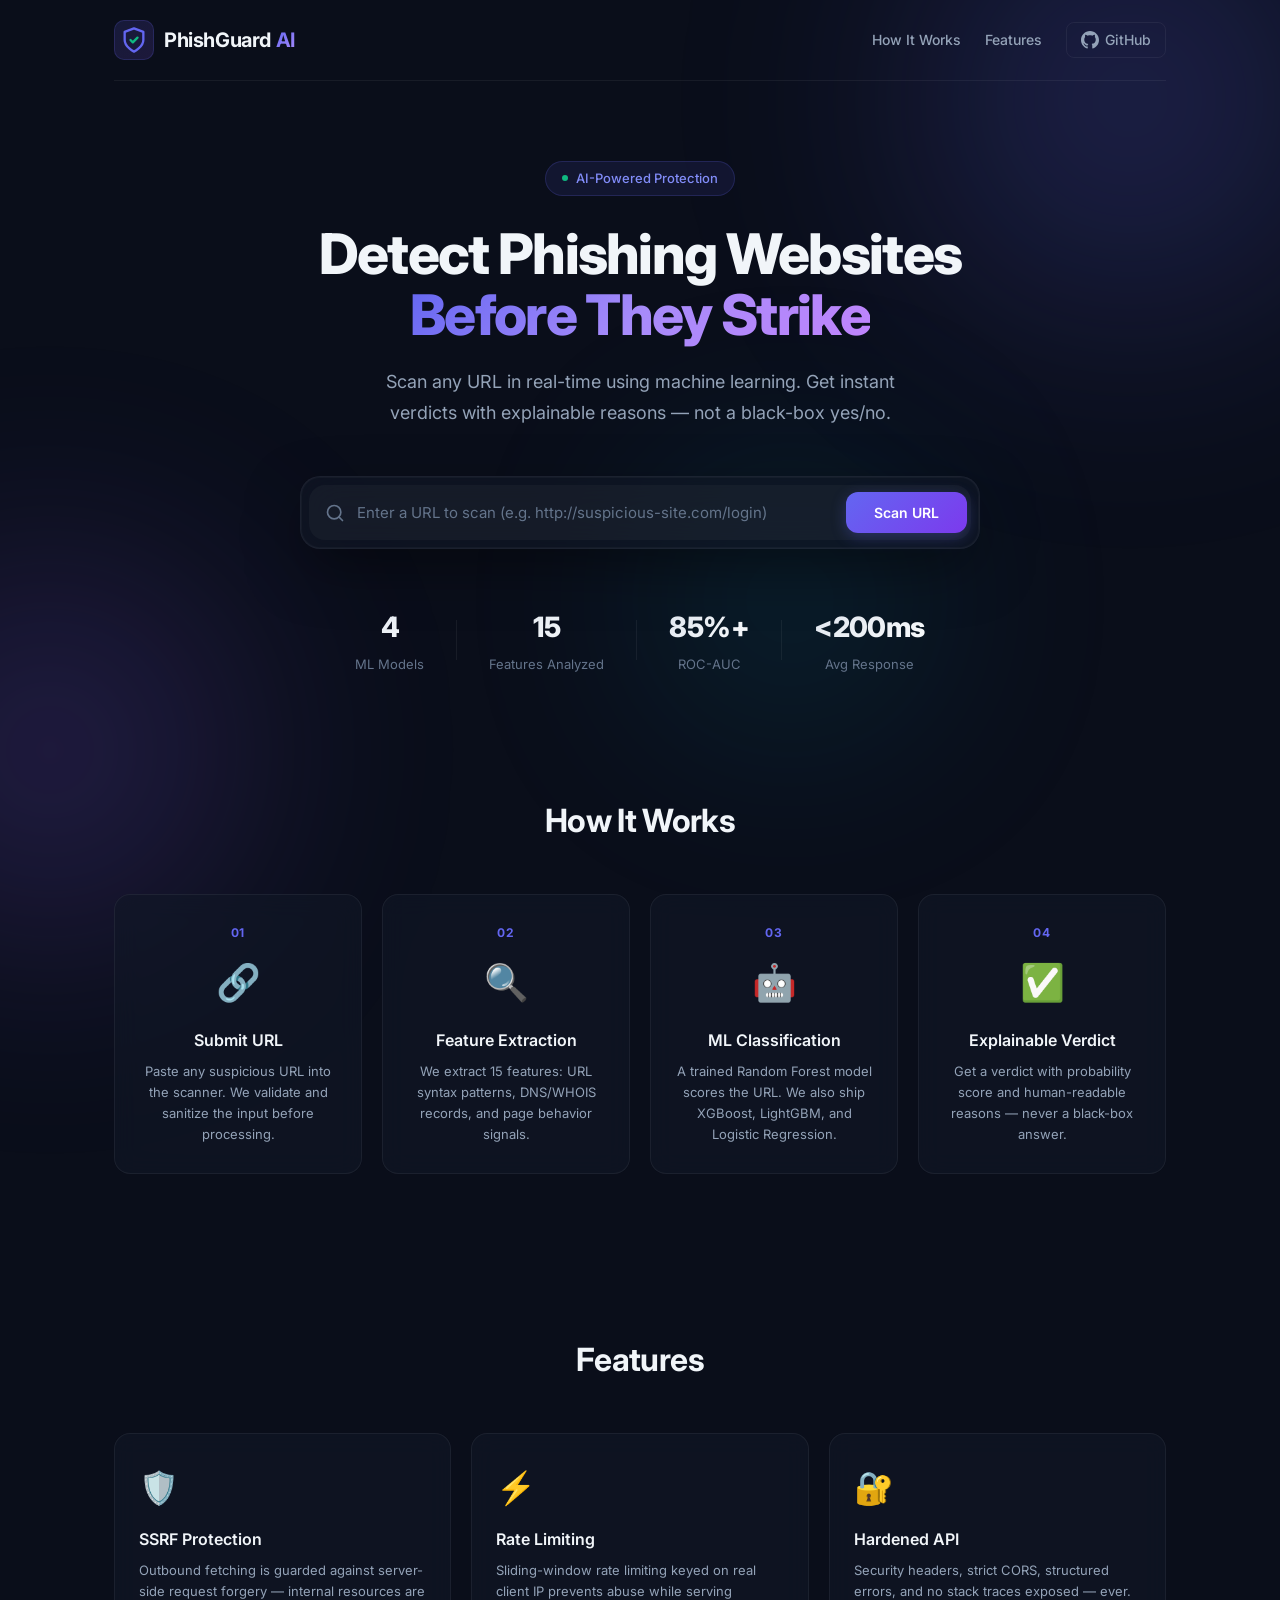
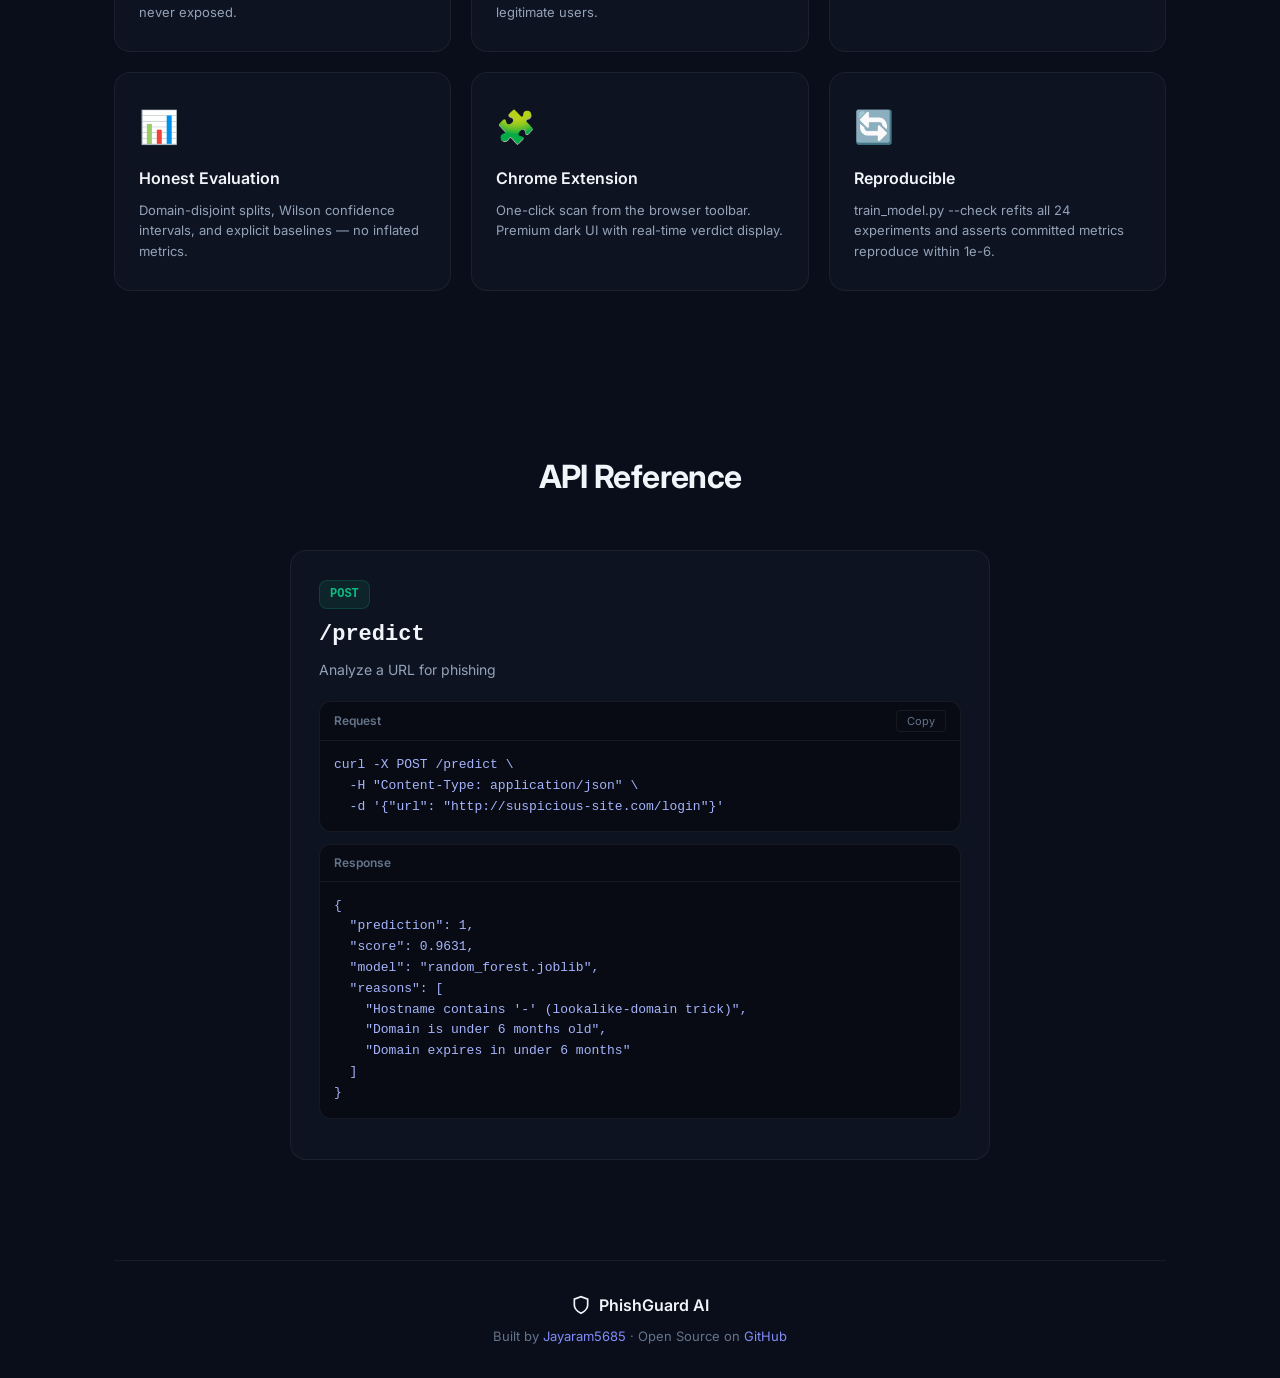
==== templates/index.html @ 28e086a5 "feat: add landing page with URL scanner, replacing raw JSON homepage - Premium dark glassmorphism la" ====
<!DOCTYPE html>
<html lang="en">
<head>
  <meta charset="UTF-8">
  <meta name="viewport" content="width=device-width, initial-scale=1.0">
  <title>PhishGuard AI — Real-Time Phishing Detection</title>
  <meta name="description" content="AI-powered phishing website detection. Scan any URL instantly to check if it's safe or a phishing attempt. Powered by machine learning.">
  <link href="https://fonts.googleapis.com/css2?family=Inter:wght@300;400;500;600;700;800&display=swap" rel="stylesheet">
  <link rel="stylesheet" href="/static/style.css">
</head>
<body>
  <!-- Animated background orbs -->
  <div class="bg-orb bg-orb-1"></div>
  <div class="bg-orb bg-orb-2"></div>
  <div class="bg-orb bg-orb-3"></div>

  <div class="app-container">
    <!-- Header -->
    <header class="header">
      <div class="logo">
        <div class="logo-icon">
          <svg width="28" height="28" viewBox="0 0 24 24" fill="none" stroke="currentColor" stroke-width="2" stroke-linecap="round" stroke-linejoin="round">
            <path d="M12 22s8-4 8-10V5l-8-3-8 3v7c0 6 8 10 8 10z"/>
            <polyline points="9 12 11 14 15 10" style="stroke:#10B981"/>
          </svg>
        </div>
        <span class="logo-text">PhishGuard <span class="logo-ai">AI</span></span>
      </div>
      <nav class="nav-links">
        <a href="#how-it-works">How It Works</a>
        <a href="#features">Features</a>
        <a href="https://github.com/Jayaram5685/phishguard-ai" target="_blank" class="github-link">
          <svg width="18" height="18" viewBox="0 0 24 24" fill="currentColor"><path d="M12 0c-6.626 0-12 5.373-12 12 0 5.302 3.438 9.8 8.207 11.387.599.111.793-.261.793-.577v-2.234c-3.338.726-4.033-1.416-4.033-1.416-.546-1.387-1.333-1.756-1.333-1.756-1.089-.745.083-.729.083-.729 1.205.084 1.839 1.237 1.839 1.237 1.07 1.834 2.807 1.304 3.492.997.107-.775.418-1.305.762-1.604-2.665-.305-5.467-1.334-5.467-5.931 0-1.311.469-2.381 1.236-3.221-.124-.303-.535-1.524.117-3.176 0 0 1.008-.322 3.301 1.23.957-.266 1.983-.399 3.003-.404 1.02.005 2.047.138 3.006.404 2.291-1.552 3.297-1.23 3.297-1.23.653 1.653.242 2.874.118 3.176.77.84 1.235 1.911 1.235 3.221 0 4.609-2.807 5.624-5.479 5.921.43.372.823 1.102.823 2.222v3.293c0 .319.192.694.801.576 4.765-1.589 8.199-6.086 8.199-11.386 0-6.627-5.373-12-12-12z"/></svg>
          GitHub
        </a>
      </nav>
    </header>

    <!-- Hero Section -->
    <main class="hero">
      <div class="hero-badge">
        <span class="badge-dot"></span>
        AI-Powered Protection
      </div>
      <h1>Detect Phishing Websites<br><span class="gradient-text">Before They Strike</span></h1>
      <p class="hero-subtitle">
        Scan any URL in real-time using machine learning. Get instant verdicts with
        explainable reasons — not a black-box yes/no.
      </p>

      <!-- Scanner Card -->
      <div class="scanner-card" id="scanner">
        <div class="scanner-input-row">
          <div class="input-icon">
            <svg width="20" height="20" viewBox="0 0 24 24" fill="none" stroke="currentColor" stroke-width="2" stroke-linecap="round" stroke-linejoin="round">
              <circle cx="11" cy="11" r="8"/><line x1="21" y1="21" x2="16.65" y2="16.65"/>
            </svg>
          </div>
          <input
            type="url"
            id="urlInput"
            placeholder="Enter a URL to scan (e.g. http://suspicious-site.com/login)"
            autocomplete="off"
            spellcheck="false"
          >
          <button id="scanBtn" onclick="scanURL()">
            <span class="btn-text">Scan URL</span>
            <span class="btn-loader" id="btnLoader">
              <svg width="20" height="20" viewBox="0 0 24 24" fill="none" stroke="currentColor" stroke-width="2.5">
                <path d="M12 2v4m0 12v4m-7.07-3.93l2.83-2.83m8.48-8.48l2.83-2.83M2 12h4m12 0h4M4.93 4.93l2.83 2.83m8.48 8.48l2.83 2.83"/>
              </svg>
            </span>
          </button>
        </div>

        <!-- Result Area -->
        <div id="resultArea" class="result-area hidden">
          <div class="result-header" id="resultHeader">
            <div class="result-icon" id="resultIcon"></div>
            <div class="result-info">
              <div class="result-label" id="resultLabel"></div>
              <div class="result-score" id="resultScore"></div>
            </div>
          </div>
          <div class="result-url" id="resultUrl"></div>
          <div class="reasons-section" id="reasonsSection">
            <div class="reasons-title">Analysis Details</div>
            <ul class="reasons-list" id="reasonsList"></ul>
          </div>
        </div>
      </div>

      <!-- Stats -->
      <div class="stats-row">
        <div class="stat">
          <div class="stat-value">4</div>
          <div class="stat-label">ML Models</div>
        </div>
        <div class="stat-divider"></div>
        <div class="stat">
          <div class="stat-value">15</div>
          <div class="stat-label">Features Analyzed</div>
        </div>
        <div class="stat-divider"></div>
        <div class="stat">
          <div class="stat-value">85%+</div>
          <div class="stat-label">ROC-AUC</div>
        </div>
        <div class="stat-divider"></div>
        <div class="stat">
          <div class="stat-value">&lt;200ms</div>
          <div class="stat-label">Avg Response</div>
        </div>
      </div>
    </main>

    <!-- How It Works -->
    <section class="section" id="how-it-works">
      <h2 class="section-title">How It Works</h2>
      <div class="steps-grid">
        <div class="step-card">
          <div class="step-number">01</div>
          <div class="step-icon">🔗</div>
          <h3>Submit URL</h3>
          <p>Paste any suspicious URL into the scanner. We validate and sanitize the input before processing.</p>
        </div>
        <div class="step-card">
          <div class="step-number">02</div>
          <div class="step-icon">🔍</div>
          <h3>Feature Extraction</h3>
          <p>We extract 15 features: URL syntax patterns, DNS/WHOIS records, and page behavior signals.</p>
        </div>
        <div class="step-card">
          <div class="step-number">03</div>
          <div class="step-icon">🤖</div>
          <h3>ML Classification</h3>
          <p>A trained Random Forest model scores the URL. We also ship XGBoost, LightGBM, and Logistic Regression.</p>
        </div>
        <div class="step-card">
          <div class="step-number">04</div>
          <div class="step-icon">✅</div>
          <h3>Explainable Verdict</h3>
          <p>Get a verdict with probability score and human-readable reasons — never a black-box answer.</p>
        </div>
      </div>
    </section>

    <!-- Features Section -->
    <section class="section" id="features">
      <h2 class="section-title">Features</h2>
      <div class="features-grid">
        <div class="feature-card">
          <div class="feature-icon">🛡️</div>
          <h3>SSRF Protection</h3>
          <p>Outbound fetching is guarded against server-side request forgery — internal resources are never exposed.</p>
        </div>
        <div class="feature-card">
          <div class="feature-icon">⚡</div>
          <h3>Rate Limiting</h3>
          <p>Sliding-window rate limiting keyed on real client IP prevents abuse while serving legitimate users.</p>
        </div>
        <div class="feature-card">
          <div class="feature-icon">🔐</div>
          <h3>Hardened API</h3>
          <p>Security headers, strict CORS, structured errors, and no stack traces exposed — ever.</p>
        </div>
        <div class="feature-card">
          <div class="feature-icon">📊</div>
          <h3>Honest Evaluation</h3>
          <p>Domain-disjoint splits, Wilson confidence intervals, and explicit baselines — no inflated metrics.</p>
        </div>
        <div class="feature-card">
          <div class="feature-icon">🧩</div>
          <h3>Chrome Extension</h3>
          <p>One-click scan from the browser toolbar. Premium dark UI with real-time verdict display.</p>
        </div>
        <div class="feature-card">
          <div class="feature-icon">🔄</div>
          <h3>Reproducible</h3>
          <p>train_model.py --check refits all 24 experiments and asserts committed metrics reproduce within 1e-6.</p>
        </div>
      </div>
    </section>

    <!-- API Section -->
    <section class="section" id="api">
      <h2 class="section-title">API Reference</h2>
      <div class="api-card">
        <div class="api-method">POST</div>
        <code class="api-endpoint">/predict</code>
        <div class="api-desc">Analyze a URL for phishing</div>
        <div class="code-block">
          <div class="code-header">
            <span>Request</span>
            <button class="copy-btn" onclick="copyCode(this)">Copy</button>
          </div>
          <pre><code>curl -X POST /predict \
  -H "Content-Type: application/json" \
  -d '{"url": "http://suspicious-site.com/login"}'</code></pre>
        </div>
        <div class="code-block">
          <div class="code-header">
            <span>Response</span>
          </div>
          <pre><code>{
  "prediction": 1,
  "score": 0.9631,
  "model": "random_forest.joblib",
  "reasons": [
    "Hostname contains '-' (lookalike-domain trick)",
    "Domain is under 6 months old",
    "Domain expires in under 6 months"
  ]
}</code></pre>
        </div>
      </div>
    </section>

    <!-- Footer -->
    <footer class="footer">
      <div class="footer-content">
        <div class="footer-logo">
          <svg width="20" height="20" viewBox="0 0 24 24" fill="none" stroke="currentColor" stroke-width="2"><path d="M12 22s8-4 8-10V5l-8-3-8 3v7c0 6 8 10 8 10z"/></svg>
          PhishGuard AI
        </div>
        <p>Built by <a href="https://github.com/Jayaram5685" target="_blank">Jayaram5685</a> · Open Source on <a href="https://github.com/Jayaram5685/phishguard-ai" target="_blank">GitHub</a></p>
      </div>
    </footer>
  </div>

  <script>
    async function scanURL() {
      const input = document.getElementById('urlInput');
      const btn = document.getElementById('scanBtn');
      const loader = document.getElementById('btnLoader');
      const resultArea = document.getElementById('resultArea');
      const url = input.value.trim();

      if (!url) {
        input.focus();
        input.classList.add('shake');
        setTimeout(() => input.classList.remove('shake'), 500);
        return;
      }

      // Show loading
      btn.disabled = true;
      btn.classList.add('loading');
      resultArea.classList.add('hidden');

      try {
        const response = await fetch('/predict', {
          method: 'POST',
          headers: { 'Content-Type': 'application/json' },
          body: JSON.stringify({ url })
        });

        const data = await response.json();

        if (data.error) {
          showResult('error', url, data.error.message, null, []);
        } else if (data.analysis === 'whitelisted') {
          showResult('safe', url, `Known-safe domain: ${data.domain}`, null, []);
        } else if (data.analysis === 'skipped') {
          showResult('info', url, 'Not applicable to this address type', null, []);
        } else if (data.prediction === 1) {
          showResult('phishing', url, 'Phishing Detected!', data.score, data.reasons || []);
        } else {
          showResult('safe', url, 'Website Appears Safe', data.score, data.reasons || []);
        }
      } catch (err) {
        showResult('error', url, 'Could not reach the API. Please try again.', null, []);
      }

      btn.disabled = false;
      btn.classList.remove('loading');
    }

    function showResult(type, url, label, score, reasons) {
      const resultArea = document.getElementById('resultArea');
      const resultIcon = document.getElementById('resultIcon');
      const resultLabel = document.getElementById('resultLabel');
      const resultScore = document.getElementById('resultScore');
      const resultUrl = document.getElementById('resultUrl');
      const reasonsList = document.getElementById('reasonsList');
      const reasonsSection = document.getElementById('reasonsSection');
      const resultHeader = document.getElementById('resultHeader');

      // Reset
      resultHeader.className = 'result-header';
      resultArea.className = 'result-area';

      const icons = {
        phishing: '⚠️',
        safe: '✅',
        info: 'ℹ️',
        error: '❌'
      };

      resultIcon.textContent = icons[type] || '❓';
      resultLabel.textContent = label;
      resultHeader.classList.add(`result-${type}`);
      resultArea.classList.add(`border-${type}`);

      if (score !== null && score !== undefined) {
        resultScore.textContent = `Phishing probability: ${Math.round(score * 100)}%`;
        resultScore.style.display = 'block';
      } else {
        resultScore.style.display = 'none';
      }

      resultUrl.textContent = url;

      reasonsList.innerHTML = '';
      if (reasons.length > 0) {
        reasonsSection.style.display = 'block';
        reasons.forEach(r => {
          const li = document.createElement('li');
          li.textContent = r;
          reasonsList.appendChild(li);
        });
      } else {
        reasonsSection.style.display = 'none';
      }

      resultArea.classList.remove('hidden');
    }

    function copyCode(btn) {
      const code = btn.closest('.code-block').querySelector('code').textContent;
      navigator.clipboard.writeText(code);
      btn.textContent = 'Copied!';
      setTimeout(() => btn.textContent = 'Copy', 2000);
    }

    // Enter key to scan
    document.getElementById('urlInput').addEventListener('keydown', (e) => {
      if (e.key === 'Enter') scanURL();
    });
  </script>
</body>
</html>
---- static/style.css ----
/* ==============================
   PhishGuard AI — Design System
   ============================== */

:root {
  --bg-primary: #0a0e1a;
  --bg-secondary: #111827;
  --bg-card: rgba(17, 24, 39, 0.6);
  --bg-card-hover: rgba(17, 24, 39, 0.8);
  --border: rgba(255, 255, 255, 0.06);
  --border-hover: rgba(255, 255, 255, 0.12);

  --text-primary: #f1f5f9;
  --text-secondary: #94a3b8;
  --text-muted: #64748b;

  --accent: #6366f1;
  --accent-hover: #818cf8;
  --accent-glow: rgba(99, 102, 241, 0.25);

  --safe: #10b981;
  --safe-bg: rgba(16, 185, 129, 0.08);
  --safe-border: rgba(16, 185, 129, 0.25);

  --danger: #ef4444;
  --danger-bg: rgba(239, 68, 68, 0.08);
  --danger-border: rgba(239, 68, 68, 0.25);

  --info: #3b82f6;
  --info-bg: rgba(59, 130, 246, 0.08);
  --info-border: rgba(59, 130, 246, 0.25);

  --radius-sm: 8px;
  --radius-md: 12px;
  --radius-lg: 16px;
  --radius-xl: 20px;
}

/* Reset */
*, *::before, *::after {
  box-sizing: border-box;
  margin: 0;
  padding: 0;
}

html {
  scroll-behavior: smooth;
}

body {
  font-family: 'Inter', -apple-system, BlinkMacSystemFont, sans-serif;
  background: var(--bg-primary);
  color: var(--text-primary);
  line-height: 1.6;
  min-height: 100vh;
  overflow-x: hidden;
  -webkit-font-smoothing: antialiased;
}

/* Background Orbs */
.bg-orb {
  position: fixed;
  border-radius: 50%;
  filter: blur(120px);
  opacity: 0.35;
  pointer-events: none;
  z-index: 0;
}

.bg-orb-1 {
  width: 600px;
  height: 600px;
  background: radial-gradient(circle, #6366f1, transparent 70%);
  top: -200px;
  right: -150px;
  animation: float1 20s ease-in-out infinite;
}

.bg-orb-2 {
  width: 500px;
  height: 500px;
  background: radial-gradient(circle, #8b5cf6, transparent 70%);
  bottom: -100px;
  left: -200px;
  animation: float2 25s ease-in-out infinite;
}

.bg-orb-3 {
  width: 300px;
  height: 300px;
  background: radial-gradient(circle, #06b6d4, transparent 70%);
  top: 50%;
  left: 50%;
  animation: float3 18s ease-in-out infinite;
}

@keyframes float1 {
  0%, 100% { transform: translate(0, 0) scale(1); }
  33% { transform: translate(-40px, 60px) scale(1.1); }
  66% { transform: translate(30px, -30px) scale(0.95); }
}

@keyframes float2 {
  0%, 100% { transform: translate(0, 0) scale(1); }
  50% { transform: translate(60px, -40px) scale(1.05); }
}

@keyframes float3 {
  0%, 100% { transform: translate(0, 0) scale(1); }
  50% { transform: translate(-50px, 50px) scale(1.15); }
}

/* Container */
.app-container {
  position: relative;
  z-index: 1;
  max-width: 1100px;
  margin: 0 auto;
  padding: 0 24px;
}

/* Header */
.header {
  display: flex;
  align-items: center;
  justify-content: space-between;
  padding: 20px 0;
  border-bottom: 1px solid var(--border);
}

.logo {
  display: flex;
  align-items: center;
  gap: 10px;
}

.logo-icon {
  width: 40px;
  height: 40px;
  border-radius: 10px;
  background: linear-gradient(135deg, rgba(99, 102, 241, 0.15), rgba(139, 92, 246, 0.15));
  border: 1px solid rgba(99, 102, 241, 0.2);
  display: flex;
  align-items: center;
  justify-content: center;
  color: var(--accent);
}

.logo-text {
  font-size: 20px;
  font-weight: 700;
  letter-spacing: -0.02em;
}

.logo-ai {
  background: linear-gradient(135deg, #6366f1, #a78bfa);
  -webkit-background-clip: text;
  -webkit-text-fill-color: transparent;
  background-clip: text;
}

.nav-links {
  display: flex;
  align-items: center;
  gap: 24px;
}

.nav-links a {
  color: var(--text-secondary);
  text-decoration: none;
  font-size: 14px;
  font-weight: 500;
  transition: color 0.2s;
}

.nav-links a:hover {
  color: var(--text-primary);
}

.github-link {
  display: flex;
  align-items: center;
  gap: 6px;
  padding: 6px 14px;
  border-radius: var(--radius-sm);
  border: 1px solid var(--border);
  transition: all 0.2s;
}

.github-link:hover {
  border-color: var(--border-hover);
  background: rgba(255, 255, 255, 0.03);
}

/* Hero */
.hero {
  text-align: center;
  padding: 80px 0 40px;
}

.hero-badge {
  display: inline-flex;
  align-items: center;
  gap: 8px;
  padding: 6px 16px;
  border-radius: 100px;
  background: rgba(99, 102, 241, 0.1);
  border: 1px solid rgba(99, 102, 241, 0.2);
  font-size: 13px;
  font-weight: 500;
  color: var(--accent-hover);
  margin-bottom: 28px;
}

.badge-dot {
  width: 6px;
  height: 6px;
  border-radius: 50%;
  background: var(--safe);
  animation: pulse-dot 2s ease-in-out infinite;
}

@keyframes pulse-dot {
  0%, 100% { opacity: 1; transform: scale(1); }
  50% { opacity: 0.5; transform: scale(1.3); }
}

h1 {
  font-size: clamp(32px, 5vw, 56px);
  font-weight: 800;
  line-height: 1.1;
  letter-spacing: -0.03em;
  margin-bottom: 20px;
}

.gradient-text {
  background: linear-gradient(135deg, #6366f1, #a78bfa, #c084fc);
  -webkit-background-clip: text;
  -webkit-text-fill-color: transparent;
  background-clip: text;
}

.hero-subtitle {
  font-size: 18px;
  color: var(--text-secondary);
  max-width: 580px;
  margin: 0 auto 48px;
  line-height: 1.7;
}

/* Scanner Card */
.scanner-card {
  max-width: 680px;
  margin: 0 auto;
  background: var(--bg-card);
  backdrop-filter: blur(20px);
  -webkit-backdrop-filter: blur(20px);
  border: 1px solid var(--border);
  border-radius: var(--radius-xl);
  padding: 8px;
  box-shadow:
    0 20px 60px -10px rgba(0, 0, 0, 0.5),
    0 0 0 1px rgba(255, 255, 255, 0.03) inset;
  transition: border-color 0.3s, box-shadow 0.3s;
}

.scanner-card:focus-within {
  border-color: rgba(99, 102, 241, 0.3);
  box-shadow:
    0 20px 60px -10px rgba(0, 0, 0, 0.5),
    0 0 30px rgba(99, 102, 241, 0.1),
    0 0 0 1px rgba(255, 255, 255, 0.03) inset;
}

.scanner-input-row {
  display: flex;
  align-items: center;
  gap: 0;
  background: rgba(255, 255, 255, 0.03);
  border-radius: var(--radius-lg);
  padding: 4px 4px 4px 16px;
}

.input-icon {
  color: var(--text-muted);
  flex-shrink: 0;
  display: flex;
}

#urlInput {
  flex: 1;
  background: transparent;
  border: none;
  outline: none;
  color: var(--text-primary);
  font-size: 15px;
  font-family: inherit;
  padding: 14px 12px;
  min-width: 0;
}

#urlInput::placeholder {
  color: var(--text-muted);
}

#scanBtn {
  flex-shrink: 0;
  padding: 12px 28px;
  background: linear-gradient(135deg, #6366f1, #7c3aed);
  color: white;
  border: none;
  border-radius: var(--radius-md);
  font-size: 14px;
  font-weight: 600;
  font-family: inherit;
  cursor: pointer;
  transition: all 0.25s;
  position: relative;
  overflow: hidden;
  box-shadow: 0 4px 15px rgba(99, 102, 241, 0.3);
}

#scanBtn:hover:not(:disabled) {
  transform: translateY(-1px);
  box-shadow: 0 6px 20px rgba(99, 102, 241, 0.4);
}

#scanBtn:active:not(:disabled) {
  transform: translateY(1px);
}

#scanBtn:disabled {
  opacity: 0.7;
  cursor: not-allowed;
}

#scanBtn .btn-loader {
  display: none;
}

#scanBtn.loading .btn-text {
  display: none;
}

#scanBtn.loading .btn-loader {
  display: inline-flex;
  animation: spin 1s linear infinite;
}

@keyframes spin {
  to { transform: rotate(360deg); }
}

@keyframes shake {
  0%, 100% { transform: translateX(0); }
  20% { transform: translateX(-6px); }
  40% { transform: translateX(6px); }
  60% { transform: translateX(-4px); }
  80% { transform: translateX(4px); }
}

.shake {
  animation: shake 0.5s ease;
}

/* Result Area */
.result-area {
  margin-top: 8px;
  padding: 20px;
  border-radius: var(--radius-lg);
  background: rgba(0, 0, 0, 0.2);
  border: 1px solid var(--border);
  animation: slideUp 0.4s cubic-bezier(0.16, 1, 0.3, 1);
}

.result-area.hidden {
  display: none;
}

@keyframes slideUp {
  from { opacity: 0; transform: translateY(12px); }
  to { opacity: 1; transform: translateY(0); }
}

.result-header {
  display: flex;
  align-items: center;
  gap: 14px;
  padding: 14px 18px;
  border-radius: var(--radius-md);
  margin-bottom: 12px;
}

.result-phishing {
  background: var(--danger-bg);
  border: 1px solid var(--danger-border);
}

.result-safe {
  background: var(--safe-bg);
  border: 1px solid var(--safe-border);
}

.result-info {
  background: var(--info-bg);
  border: 1px solid var(--info-border);
}

.result-error {
  background: var(--danger-bg);
  border: 1px solid var(--danger-border);
}

.result-icon {
  font-size: 28px;
  line-height: 1;
}

.result-label {
  font-size: 18px;
  font-weight: 700;
}

.result-phishing .result-label { color: var(--danger); }
.result-safe .result-label { color: var(--safe); }
.result-info .result-label { color: var(--info); }
.result-error .result-label { color: var(--danger); }

.result-score {
  font-size: 13px;
  color: var(--text-secondary);
  margin-top: 2px;
}

.result-url {
  font-size: 12px;
  color: var(--text-muted);
  padding: 8px 12px;
  background: rgba(0, 0, 0, 0.3);
  border-radius: var(--radius-sm);
  word-break: break-all;
  margin-bottom: 12px;
  font-family: 'SF Mono', 'Cascadia Code', 'Fira Code', monospace;
}

.reasons-title {
  font-size: 12px;
  font-weight: 600;
  text-transform: uppercase;
  letter-spacing: 0.05em;
  color: var(--text-muted);
  margin-bottom: 8px;
}

.reasons-list {
  list-style: none;
  display: flex;
  flex-direction: column;
  gap: 6px;
}

.reasons-list li {
  font-size: 13px;
  color: var(--text-secondary);
  padding: 8px 12px;
  background: rgba(255, 255, 255, 0.02);
  border-radius: var(--radius-sm);
  border-left: 3px solid var(--accent);
  line-height: 1.5;
}

.border-phishing { border-color: var(--danger-border); }
.border-safe { border-color: var(--safe-border); }
.border-info { border-color: var(--info-border); }
.border-error { border-color: var(--danger-border); }

.border-phishing .reasons-list li { border-left-color: var(--danger); }
.border-safe .reasons-list li { border-left-color: var(--safe); }

/* Stats */
.stats-row {
  display: flex;
  align-items: center;
  justify-content: center;
  gap: 32px;
  margin-top: 56px;
  flex-wrap: wrap;
}

.stat {
  text-align: center;
}

.stat-value {
  font-size: 28px;
  font-weight: 800;
  letter-spacing: -0.02em;
  background: linear-gradient(135deg, #e2e8f0, #f8fafc);
  -webkit-background-clip: text;
  -webkit-text-fill-color: transparent;
  background-clip: text;
}

.stat-label {
  font-size: 13px;
  color: var(--text-muted);
  margin-top: 4px;
}

.stat-divider {
  width: 1px;
  height: 40px;
  background: var(--border);
}

/* Sections */
.section {
  padding: 80px 0;
}

.section-title {
  font-size: 32px;
  font-weight: 700;
  text-align: center;
  margin-bottom: 48px;
  letter-spacing: -0.02em;
}

/* Steps */
.steps-grid {
  display: grid;
  grid-template-columns: repeat(4, 1fr);
  gap: 20px;
}

.step-card {
  background: var(--bg-card);
  backdrop-filter: blur(12px);
  border: 1px solid var(--border);
  border-radius: var(--radius-lg);
  padding: 28px 24px;
  text-align: center;
  transition: all 0.3s;
  position: relative;
  overflow: hidden;
}

.step-card::before {
  content: '';
  position: absolute;
  top: 0;
  left: 0;
  right: 0;
  height: 2px;
  background: linear-gradient(90deg, transparent, var(--accent), transparent);
  opacity: 0;
  transition: opacity 0.3s;
}

.step-card:hover {
  border-color: var(--border-hover);
  transform: translateY(-4px);
  box-shadow: 0 20px 40px -10px rgba(0, 0, 0, 0.3);
}

.step-card:hover::before {
  opacity: 1;
}

.step-number {
  font-size: 12px;
  font-weight: 700;
  color: var(--accent);
  margin-bottom: 12px;
  letter-spacing: 0.05em;
}

.step-icon {
  font-size: 36px;
  margin-bottom: 16px;
}

.step-card h3 {
  font-size: 16px;
  font-weight: 600;
  margin-bottom: 8px;
}

.step-card p {
  font-size: 13px;
  color: var(--text-secondary);
  line-height: 1.6;
}

/* Features Grid */
.features-grid {
  display: grid;
  grid-template-columns: repeat(3, 1fr);
  gap: 20px;
}

.feature-card {
  background: var(--bg-card);
  backdrop-filter: blur(12px);
  border: 1px solid var(--border);
  border-radius: var(--radius-lg);
  padding: 28px 24px;
  transition: all 0.3s;
}

.feature-card:hover {
  border-color: var(--border-hover);
  transform: translateY(-3px);
  box-shadow: 0 15px 30px -8px rgba(0, 0, 0, 0.3);
}

.feature-icon {
  font-size: 32px;
  margin-bottom: 14px;
}

.feature-card h3 {
  font-size: 16px;
  font-weight: 600;
  margin-bottom: 8px;
}

.feature-card p {
  font-size: 13px;
  color: var(--text-secondary);
  line-height: 1.6;
}

/* API Section */
.api-card {
  max-width: 700px;
  margin: 0 auto;
  background: var(--bg-card);
  border: 1px solid var(--border);
  border-radius: var(--radius-lg);
  padding: 28px;
}

.api-method {
  display: inline-block;
  padding: 4px 10px;
  border-radius: var(--radius-sm);
  background: rgba(16, 185, 129, 0.1);
  border: 1px solid rgba(16, 185, 129, 0.2);
  color: var(--safe);
  font-size: 12px;
  font-weight: 700;
  font-family: monospace;
  margin-bottom: 8px;
}

.api-endpoint {
  display: block;
  font-size: 22px;
  font-weight: 700;
  color: var(--text-primary);
  margin-bottom: 6px;
}

.api-desc {
  color: var(--text-secondary);
  font-size: 14px;
  margin-bottom: 20px;
}

.code-block {
  background: rgba(0, 0, 0, 0.4);
  border: 1px solid var(--border);
  border-radius: var(--radius-md);
  overflow: hidden;
  margin-bottom: 12px;
}

.code-header {
  display: flex;
  justify-content: space-between;
  align-items: center;
  padding: 8px 14px;
  border-bottom: 1px solid var(--border);
  font-size: 12px;
  font-weight: 600;
  color: var(--text-muted);
}

.copy-btn {
  padding: 3px 10px;
  border-radius: 4px;
  border: 1px solid var(--border);
  background: transparent;
  color: var(--text-muted);
  font-size: 11px;
  font-family: inherit;
  cursor: pointer;
  transition: all 0.2s;
}

.copy-btn:hover {
  border-color: var(--border-hover);
  color: var(--text-primary);
}

.code-block pre {
  padding: 14px;
  overflow-x: auto;
  font-size: 13px;
  line-height: 1.6;
}

.code-block code {
  font-family: 'SF Mono', 'Cascadia Code', 'Fira Code', monospace;
  color: #a5b4fc;
}

/* Footer */
.footer {
  border-top: 1px solid var(--border);
  padding: 32px 0;
  margin-top: 20px;
}

.footer-content {
  text-align: center;
}

.footer-logo {
  display: inline-flex;
  align-items: center;
  gap: 8px;
  font-weight: 600;
  color: var(--text-primary);
  margin-bottom: 8px;
}

.footer p {
  font-size: 13px;
  color: var(--text-muted);
}

.footer a {
  color: var(--accent-hover);
  text-decoration: none;
}

.footer a:hover {
  text-decoration: underline;
}

/* Responsive */
@media (max-width: 768px) {
  .nav-links a:not(.github-link) {
    display: none;
  }

  .hero {
    padding: 50px 0 30px;
  }

  .hero-subtitle {
    font-size: 16px;
  }

  .scanner-input-row {
    flex-direction: column;
    padding: 12px;
    gap: 8px;
  }

  .input-icon {
    display: none;
  }

  #urlInput {
    width: 100%;
    padding: 12px;
    text-align: center;
  }

  #scanBtn {
    width: 100%;
    padding: 14px;
  }

  .stats-row {
    gap: 20px;
  }

  .stat-divider {
    display: none;
  }

  .steps-grid {
    grid-template-columns: repeat(2, 1fr);
  }

  .features-grid {
    grid-template-columns: 1fr;
  }
}

@media (max-width: 480px) {
  .steps-grid {
    grid-template-columns: 1fr;
  }

  h1 {
    font-size: 28px;
  }
}
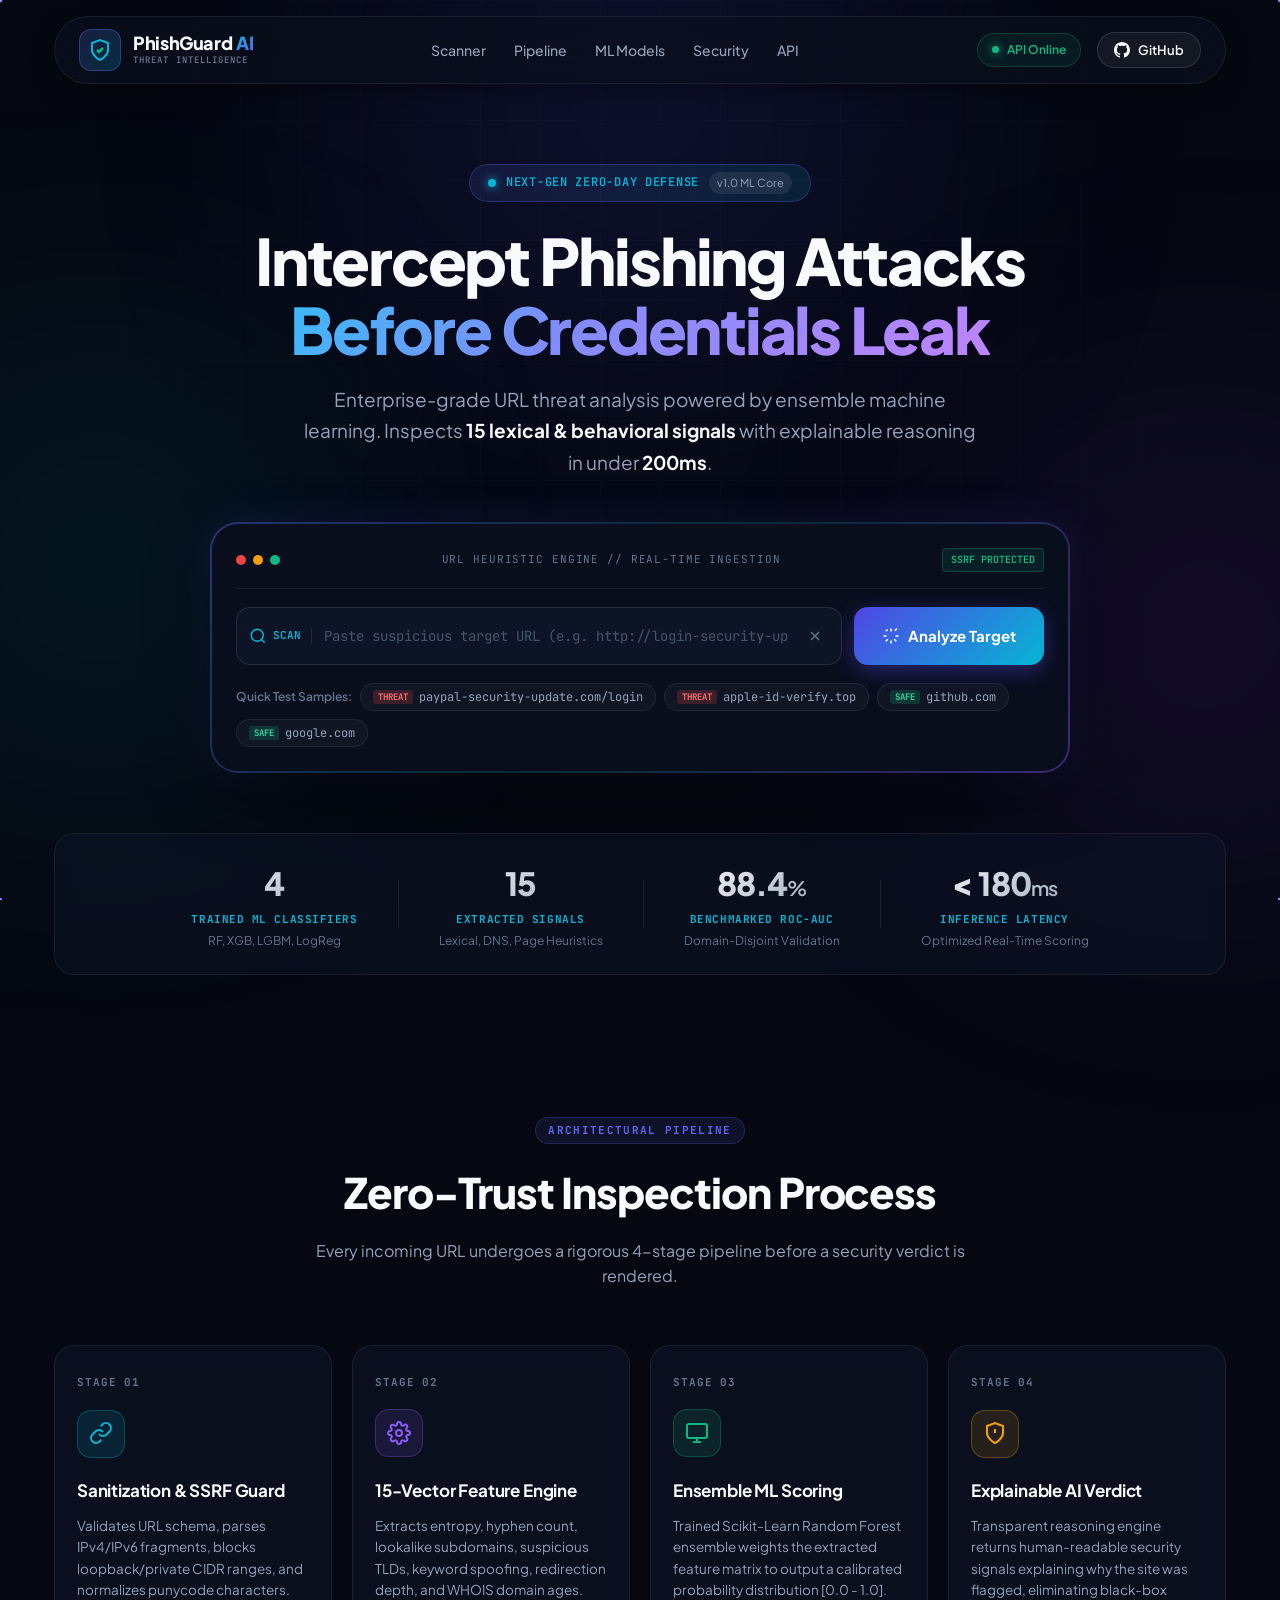
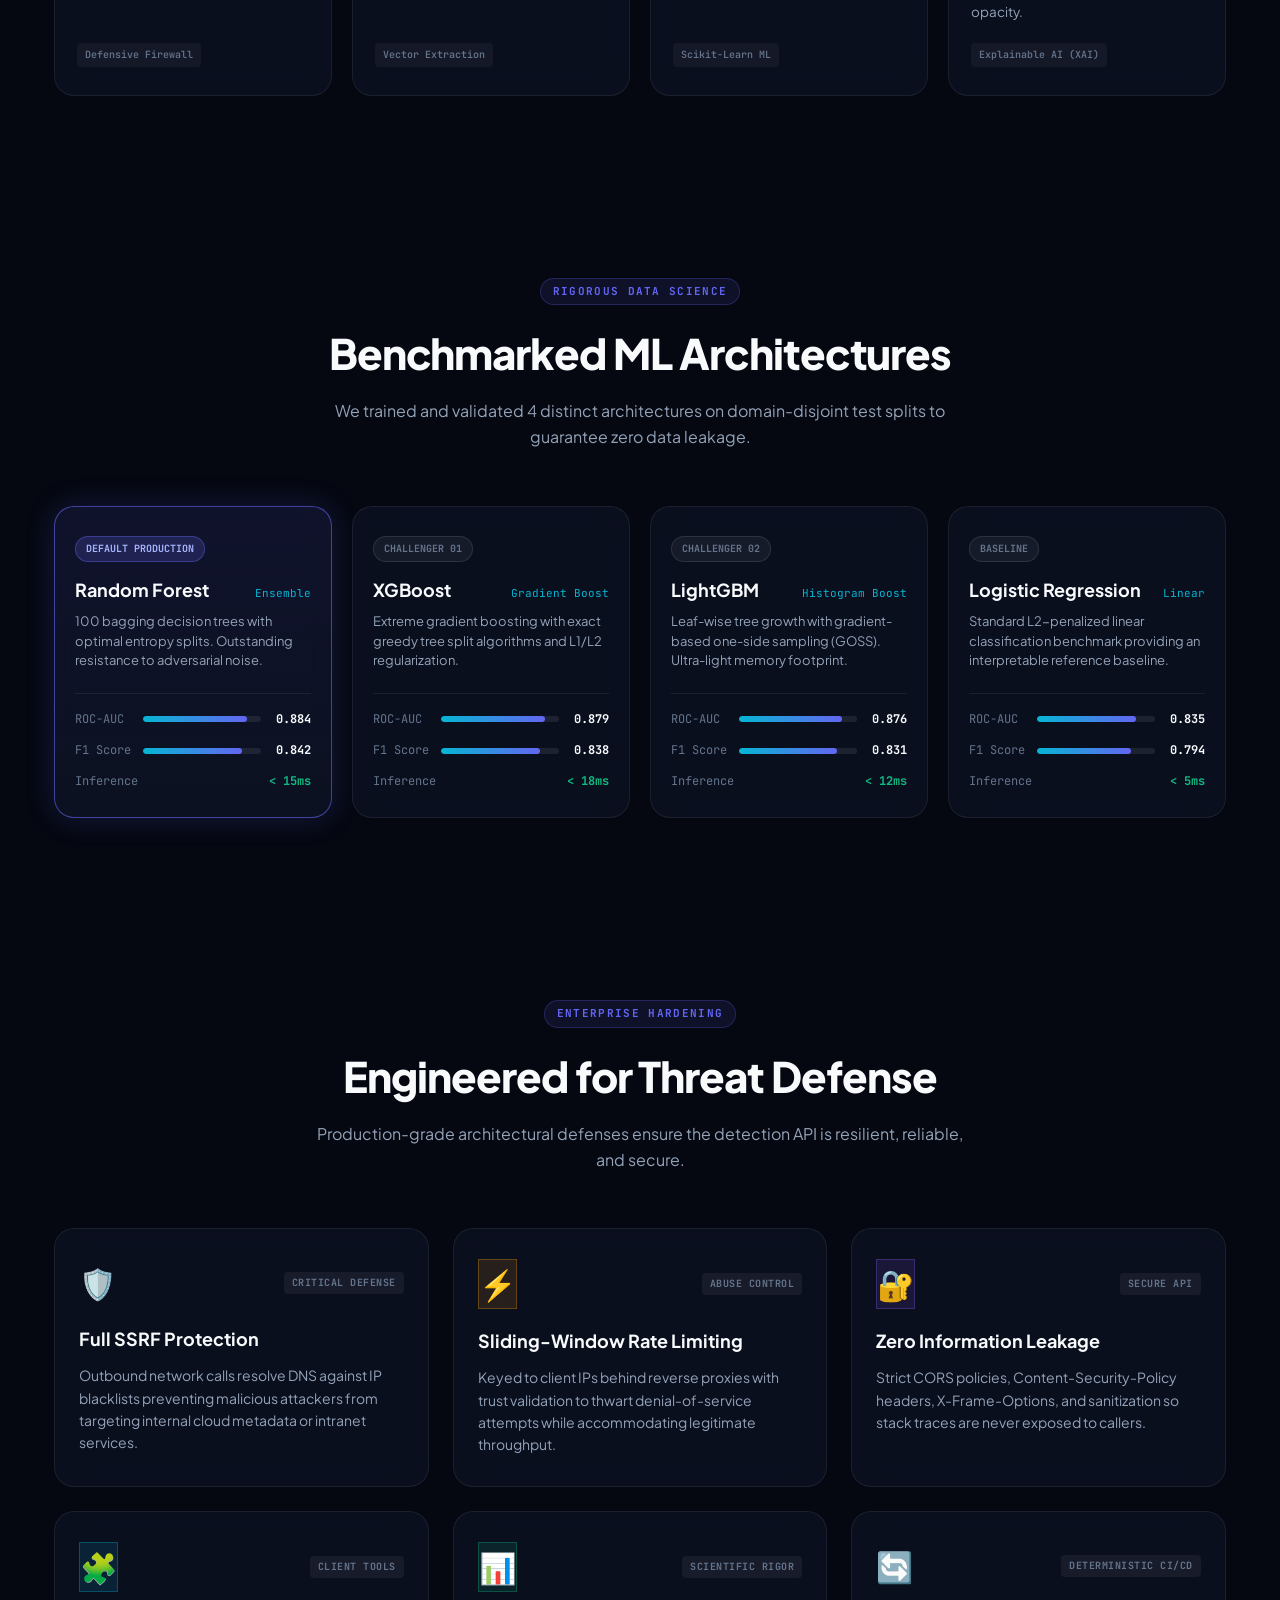
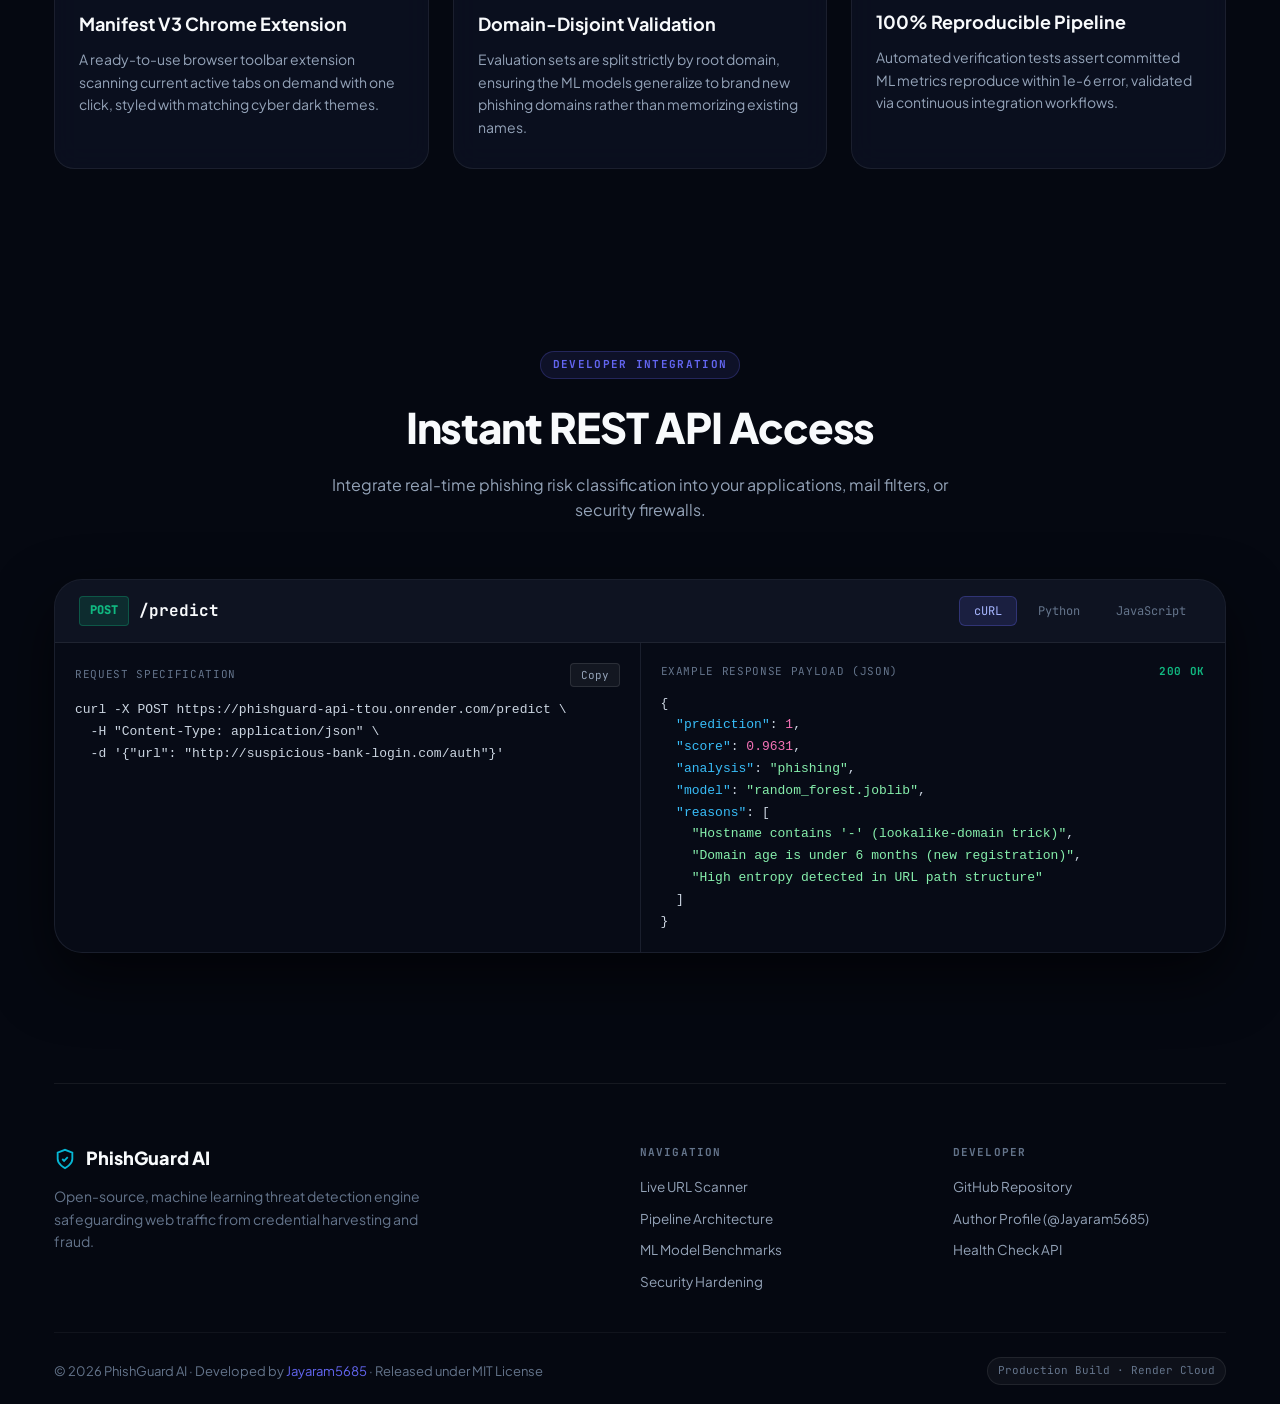
==== commit 04e1221c: "feat: complete overhaul of landing page with futuristic cyber UI, interactive particle canvas, and t" ====
--- a/templates/index.html
+++ b/templates/index.html
@@ -3,237 +3,710 @@
 <head>
   <meta charset="UTF-8">
   <meta name="viewport" content="width=device-width, initial-scale=1.0">
-  <title>PhishGuard AI — Real-Time Phishing Detection</title>
-  <meta name="description" content="AI-powered phishing website detection. Scan any URL instantly to check if it's safe or a phishing attempt. Powered by machine learning.">
-  <link href="https://fonts.googleapis.com/css2?family=Inter:wght@300;400;500;600;700;800&display=swap" rel="stylesheet">
+  <title>PhishGuard AI — Advanced Real-Time Threat Intelligence & Phishing Detection</title>
+  <meta name="description" content="Next-generation AI phishing website detector. Real-time URL threat scanning with 15 ML features, explainable risk scoring, and zero-day protection.">
+  <link rel="preconnect" href="https://fonts.googleapis.com">
+  <link rel="preconnect" href="https://fonts.gstatic.com" crossorigin>
+  <link href="https://fonts.googleapis.com/css2?family=Plus+Jakarta+Sans:wght@300;400;500;600;700;800&family=JetBrains+Mono:wght@400;500;600&display=swap" rel="stylesheet">
   <link rel="stylesheet" href="/static/style.css">
 </head>
 <body>
-  <!-- Animated background orbs -->
-  <div class="bg-orb bg-orb-1"></div>
-  <div class="bg-orb bg-orb-2"></div>
-  <div class="bg-orb bg-orb-3"></div>
-
-  <div class="app-container">
-    <!-- Header -->
-    <header class="header">
-      <div class="logo">
-        <div class="logo-icon">
-          <svg width="28" height="28" viewBox="0 0 24 24" fill="none" stroke="currentColor" stroke-width="2" stroke-linecap="round" stroke-linejoin="round">
-            <path d="M12 22s8-4 8-10V5l-8-3-8 3v7c0 6 8 10 8 10z"/>
-            <polyline points="9 12 11 14 15 10" style="stroke:#10B981"/>
-          </svg>
-        </div>
-        <span class="logo-text">PhishGuard <span class="logo-ai">AI</span></span>
-      </div>
-      <nav class="nav-links">
-        <a href="#how-it-works">How It Works</a>
-        <a href="#features">Features</a>
-        <a href="https://github.com/Jayaram5685/phishguard-ai" target="_blank" class="github-link">
-          <svg width="18" height="18" viewBox="0 0 24 24" fill="currentColor"><path d="M12 0c-6.626 0-12 5.373-12 12 0 5.302 3.438 9.8 8.207 11.387.599.111.793-.261.793-.577v-2.234c-3.338.726-4.033-1.416-4.033-1.416-.546-1.387-1.333-1.756-1.333-1.756-1.089-.745.083-.729.083-.729 1.205.084 1.839 1.237 1.839 1.237 1.07 1.834 2.807 1.304 3.492.997.107-.775.418-1.305.762-1.604-2.665-.305-5.467-1.334-5.467-5.931 0-1.311.469-2.381 1.236-3.221-.124-.303-.535-1.524.117-3.176 0 0 1.008-.322 3.301 1.23.957-.266 1.983-.399 3.003-.404 1.02.005 2.047.138 3.006.404 2.291-1.552 3.297-1.23 3.297-1.23.653 1.653.242 2.874.118 3.176.77.84 1.235 1.911 1.235 3.221 0 4.609-2.807 5.624-5.479 5.921.43.372.823 1.102.823 2.222v3.293c0 .319.192.694.801.576 4.765-1.589 8.199-6.086 8.199-11.386 0-6.627-5.373-12-12-12z"/></svg>
-          GitHub
+  <!-- Cyber Canvas & Ambient Lighting -->
+  <canvas id="cyberCanvas"></canvas>
+  <div class="ambient-glow glow-1"></div>
+  <div class="ambient-glow glow-2"></div>
+  <div class="ambient-glow glow-3"></div>
+  <div class="cyber-grid-overlay"></div>
+
+  <div class="app-wrapper">
+    <!-- Navigation Bar -->
+    <header class="navbar">
+      <div class="nav-container">
+        <a href="/" class="brand-link">
+          <div class="brand-icon-wrapper">
+            <svg class="brand-shield" viewBox="0 0 24 24" fill="none" stroke="currentColor" stroke-width="2">
+              <path d="M12 22s8-4 8-10V5l-8-3-8 3v7c0 6 8 10 8 10z"/>
+              <path class="brand-check" d="M9 12l2 2 4-4" stroke-width="2.5"/>
+            </svg>
+            <div class="shield-pulse"></div>
+          </div>
+          <div class="brand-titles">
+            <span class="brand-name">PhishGuard<span class="brand-badge-ai">AI</span></span>
+            <span class="brand-sub">THREAT INTELLIGENCE</span>
+          </div>
         </a>
-      </nav>
+
+        <nav class="nav-menu">
+          <a href="#scanner-section" class="nav-item">Scanner</a>
+          <a href="#how-it-works" class="nav-item">Pipeline</a>
+          <a href="#models" class="nav-item">ML Models</a>
+          <a href="#features" class="nav-item">Security</a>
+          <a href="#api" class="nav-item">API</a>
+        </nav>
+
+        <div class="nav-actions">
+          <div class="status-indicator">
+            <span class="pulse-dot"></span>
+            <span class="status-label">API Online</span>
+          </div>
+          <a href="https://github.com/Jayaram5685/phishguard-ai" target="_blank" rel="noopener" class="github-badge">
+            <svg class="gh-icon" viewBox="0 0 24 24" fill="currentColor">
+              <path d="M12 0c-6.626 0-12 5.373-12 12 0 5.302 3.438 9.8 8.207 11.387.599.111.793-.261.793-.577v-2.234c-3.338.726-4.033-1.416-4.033-1.416-.546-1.387-1.333-1.756-1.333-1.756-1.089-.745.083-.729.083-.729 1.205.084 1.839 1.237 1.839 1.237 1.07 1.834 2.807 1.304 3.492.997.107-.775.418-1.305.762-1.604-2.665-.305-5.467-1.334-5.467-5.931 0-1.311.469-2.381 1.236-3.221-.124-.303-.535-1.524.117-3.176 0 0 1.008-.322 3.301 1.23.957-.266 1.983-.399 3.003-.404 1.02.005 2.047.138 3.006.404 2.291-1.552 3.297-1.23 3.297-1.23.653 1.653.242 2.874.118 3.176.77.84 1.235 1.911 1.235 3.221 0 4.609-2.807 5.624-5.479 5.921.43.372.823 1.102.823 2.222v3.293c0 .319.192.694.801.576 4.765-1.589 8.199-6.086 8.199-11.386 0-6.627-5.373-12-12-12z"/>
+            </svg>
+            <span>GitHub</span>
+          </a>
+        </div>
+      </div>
     </header>
 
     <!-- Hero Section -->
-    <main class="hero">
-      <div class="hero-badge">
-        <span class="badge-dot"></span>
-        AI-Powered Protection
-      </div>
-      <h1>Detect Phishing Websites<br><span class="gradient-text">Before They Strike</span></h1>
-      <p class="hero-subtitle">
-        Scan any URL in real-time using machine learning. Get instant verdicts with
-        explainable reasons — not a black-box yes/no.
-      </p>
-
-      <!-- Scanner Card -->
-      <div class="scanner-card" id="scanner">
-        <div class="scanner-input-row">
-          <div class="input-icon">
-            <svg width="20" height="20" viewBox="0 0 24 24" fill="none" stroke="currentColor" stroke-width="2" stroke-linecap="round" stroke-linejoin="round">
-              <circle cx="11" cy="11" r="8"/><line x1="21" y1="21" x2="16.65" y2="16.65"/>
+    <main class="hero-section" id="scanner-section">
+      <div class="hero-content">
+        <!-- Floating Cyber Pill -->
+        <div class="hero-chip">
+          <span class="chip-radar"></span>
+          <span class="chip-text">NEXT-GEN ZERO-DAY DEFENSE</span>
+          <span class="chip-version">v1.0 ML Core</span>
+        </div>
+
+        <h1 class="hero-headline">
+          Intercept Phishing Attacks<br>
+          <span class="gradient-headline">Before Credentials Leak</span>
+        </h1>
+
+        <p class="hero-lead">
+          Enterprise-grade URL threat analysis powered by ensemble machine learning.
+          Inspects <strong>15 lexical & behavioral signals</strong> with explainable reasoning in under <strong>200ms</strong>.
+        </p>
+
+        <!-- Scanner Console / Interactive Card -->
+        <div class="cyber-scanner-card">
+          <div class="scanner-glow-border"></div>
+          <div class="scanner-card-inner">
+            <div class="scanner-top-bar">
+              <div class="top-bar-dots">
+                <span class="dot dot-red"></span>
+                <span class="dot dot-amber"></span>
+                <span class="dot dot-green"></span>
+              </div>
+              <div class="top-bar-title">URL HEURISTIC ENGINE // REAL-TIME INGESTION</div>
+              <div class="top-bar-meta">SSRF PROTECTED</div>
+            </div>
+
+            <!-- Input Box -->
+            <div class="scanner-form">
+              <div class="input-container">
+                <div class="input-prefix">
+                  <svg class="search-svg" viewBox="0 0 24 24" fill="none" stroke="currentColor" stroke-width="2">
+                    <circle cx="11" cy="11" r="8"></circle>
+                    <line x1="21" y1="21" x2="16.65" y2="16.65"></line>
+                  </svg>
+                  <span class="prefix-text">SCAN</span>
+                </div>
+                <input
+                  type="url"
+                  id="urlInput"
+                  placeholder="Paste suspicious target URL (e.g. http://login-security-update.account-verify.com)..."
+                  autocomplete="off"
+                  spellcheck="false"
+                >
+                <button type="button" id="clearBtn" class="clear-btn" title="Clear input" onclick="clearInput()">
+                  <svg viewBox="0 0 24 24" width="16" height="16" fill="none" stroke="currentColor" stroke-width="2">
+                    <line x1="18" y1="6" x2="6" y2="18"></line>
+                    <line x1="6" y1="6" x2="18" y2="18"></line>
+                  </svg>
+                </button>
+              </div>
+
+              <button id="scanBtn" class="scan-action-btn" onclick="scanURL()">
+                <div class="btn-ambient-glow"></div>
+                <span class="btn-label">
+                  <svg class="radar-scan-icon" viewBox="0 0 24 24" fill="none" stroke="currentColor" stroke-width="2">
+                    <path d="M12 2v4m0 12v4M2 12h4m12 0h4m-4.93-7.07l2.83-2.83M4.93 19.07l2.83-2.83m0-12.24L4.93 4.93m14.14 14.14l-2.83-2.83"></path>
+                  </svg>
+                  Analyze Target
+                </span>
+                <div class="scanner-beam" id="scannerBeam"></div>
+              </button>
+            </div>
+
+            <!-- Sample Test Chips -->
+            <div class="sample-chips-row">
+              <span class="chips-label">Quick Test Samples:</span>
+              <button class="chip-sample chip-danger" onclick="fillAndScan('http://paypal-security-update.com/login')">
+                <span class="chip-badge">THREAT</span>
+                paypal-security-update.com/login
+              </button>
+              <button class="chip-sample chip-danger" onclick="fillAndScan('http://apple-id-verify.account-confirm.top')">
+                <span class="chip-badge">THREAT</span>
+                apple-id-verify.top
+              </button>
+              <button class="chip-sample chip-safe" onclick="fillAndScan('https://github.com')">
+                <span class="chip-badge">SAFE</span>
+                github.com
+              </button>
+              <button class="chip-sample chip-safe" onclick="fillAndScan('https://google.com')">
+                <span class="chip-badge">SAFE</span>
+                google.com
+              </button>
+            </div>
+
+            <!-- Loading State HUD -->
+            <div id="scanningHud" class="scanning-hud hidden">
+              <div class="hud-spinner-ring"></div>
+              <div class="hud-text-block">
+                <div class="hud-title">EXTRACTING 15 THREAT FEATURES...</div>
+                <div class="hud-subtitle">Parsing lexical patterns, WHOIS domain age & running Random Forest classifier</div>
+              </div>
+            </div>
+
+            <!-- Results HUD Display -->
+            <div id="resultHud" class="result-hud hidden">
+              <div class="result-hud-card" id="resultCard">
+                <div class="result-top-status">
+                  <div class="verdict-banner" id="verdictBanner">
+                    <div class="verdict-icon-box" id="verdictIconBox">
+                      <span id="verdictIcon">🛡️</span>
+                    </div>
+                    <div class="verdict-meta">
+                      <div class="verdict-tag" id="verdictTag">VERDICT</div>
+                      <div class="verdict-title" id="verdictTitle">Analyzing...</div>
+                      <div class="verdict-detail" id="verdictDetail">Target assessment completed</div>
+                    </div>
+                  </div>
+
+                  <!-- Radial Gauge Score Meter -->
+                  <div class="score-gauge-box" id="scoreGaugeBox">
+                    <div class="gauge-circle">
+                      <svg viewBox="0 0 100 100" class="gauge-svg">
+                        <circle class="gauge-bg" cx="50" cy="50" r="42"></circle>
+                        <circle class="gauge-fill" id="gaugeFill" cx="50" cy="50" r="42"></circle>
+                      </svg>
+                      <div class="gauge-center">
+                        <span class="gauge-percent" id="gaugePercent">--</span>
+                        <span class="gauge-caption">RISK SCORE</span>
+                      </div>
+                    </div>
+                  </div>
+                </div>
+
+                <!-- Scanned URL Pill -->
+                <div class="scanned-url-bar">
+                  <span class="url-label">TARGET</span>
+                  <span class="url-value" id="resultUrl">https://example.com</span>
+                  <button class="copy-url-btn" onclick="copyResultUrl()" title="Copy URL">
+                    <svg viewBox="0 0 24 24" width="14" height="14" fill="none" stroke="currentColor" stroke-width="2">
+                      <rect x="9" y="9" width="13" height="13" rx="2" ry="2"></rect>
+                      <path d="M5 15H4a2 2 0 0 1-2-2V4a2 2 0 0 1 2-2h9a2 2 0 0 1 2 2v1"></path>
+                    </svg>
+                  </button>
+                </div>
+
+                <!-- Threat Breakdown & Reasons -->
+                <div class="analysis-breakdown" id="analysisBreakdown">
+                  <div class="breakdown-header">
+                    <span class="breakdown-icon">⚡</span>
+                    <span class="breakdown-title">Explainable Heuristic Analysis:</span>
+                  </div>
+                  <ul class="breakdown-list" id="reasonsList">
+                    <!-- Populated dynamically -->
+                  </ul>
+                </div>
+
+                <!-- Metadata Row -->
+                <div class="result-meta-footer">
+                  <div class="meta-item">
+                    <span class="meta-k">INFERENCE MODEL</span>
+                    <span class="meta-v" id="metaModel">Random Forest Ensemble</span>
+                  </div>
+                  <div class="meta-item">
+                    <span class="meta-k">DECISION THRESHOLD</span>
+                    <span class="meta-v">0.50 (Tuned ROC-AUC)</span>
+                  </div>
+                  <div class="meta-item">
+                    <span class="meta-k">EXECUTION</span>
+                    <span class="meta-v">Verified In-Memory</span>
+                  </div>
+                </div>
+              </div>
+            </div>
+          </div>
+        </div>
+
+        <!-- Telemetry Stats Strip -->
+        <div class="telemetry-bar">
+          <div class="telemetry-item">
+            <div class="telemetry-number"><span class="counter" data-target="4">4</span></div>
+            <div class="telemetry-label">TRAINED ML CLASSIFIERS</div>
+            <div class="telemetry-sub">RF, XGB, LGBM, LogReg</div>
+          </div>
+          <div class="telemetry-divider"></div>
+          <div class="telemetry-item">
+            <div class="telemetry-number"><span class="counter" data-target="15">15</span></div>
+            <div class="telemetry-label">EXTRACTED SIGNALS</div>
+            <div class="telemetry-sub">Lexical, DNS, Page Heuristics</div>
+          </div>
+          <div class="telemetry-divider"></div>
+          <div class="telemetry-item">
+            <div class="telemetry-number">88.4<span class="telemetry-unit">%</span></div>
+            <div class="telemetry-label">BENCHMARKED ROC-AUC</div>
+            <div class="telemetry-sub">Domain-Disjoint Validation</div>
+          </div>
+          <div class="telemetry-divider"></div>
+          <div class="telemetry-item">
+            <div class="telemetry-number">&lt; 180<span class="telemetry-unit">ms</span></div>
+            <div class="telemetry-label">INFERENCE LATENCY</div>
+            <div class="telemetry-sub">Optimized Real-Time Scoring</div>
+          </div>
+        </div>
+      </div>
+    </main>
+
+    <!-- Pipeline / How It Works -->
+    <section class="cyber-section" id="how-it-works">
+      <div class="section-header">
+        <div class="section-tag">ARCHITECTURAL PIPELINE</div>
+        <h2 class="section-headline">Zero-Trust Inspection Process</h2>
+        <p class="section-desc">Every incoming URL undergoes a rigorous 4-stage pipeline before a security verdict is rendered.</p>
+      </div>
+
+      <div class="pipeline-grid">
+        <div class="pipeline-card">
+          <div class="card-step-badge">STAGE 01</div>
+          <div class="pipeline-icon-box icon-cyan">
+            <svg viewBox="0 0 24 24" fill="none" stroke="currentColor" stroke-width="2">
+              <path d="M10 13a5 5 0 0 0 7.54.54l3-3a5 5 0 0 0-7.07-7.07l-1.72 1.71"></path>
+              <path d="M14 11a5 5 0 0 0-7.54-.54l-3 3a5 5 0 0 0 7.07 7.07l1.71-1.71"></path>
             </svg>
           </div>
-          <input
-            type="url"
-            id="urlInput"
-            placeholder="Enter a URL to scan (e.g. http://suspicious-site.com/login)"
-            autocomplete="off"
-            spellcheck="false"
-          >
-          <button id="scanBtn" onclick="scanURL()">
-            <span class="btn-text">Scan URL</span>
-            <span class="btn-loader" id="btnLoader">
-              <svg width="20" height="20" viewBox="0 0 24 24" fill="none" stroke="currentColor" stroke-width="2.5">
-                <path d="M12 2v4m0 12v4m-7.07-3.93l2.83-2.83m8.48-8.48l2.83-2.83M2 12h4m12 0h4M4.93 4.93l2.83 2.83m8.48 8.48l2.83 2.83"/>
-              </svg>
-            </span>
-          </button>
-        </div>
-
-        <!-- Result Area -->
-        <div id="resultArea" class="result-area hidden">
-          <div class="result-header" id="resultHeader">
-            <div class="result-icon" id="resultIcon"></div>
-            <div class="result-info">
-              <div class="result-label" id="resultLabel"></div>
-              <div class="result-score" id="resultScore"></div>
-            </div>
-          </div>
-          <div class="result-url" id="resultUrl"></div>
-          <div class="reasons-section" id="reasonsSection">
-            <div class="reasons-title">Analysis Details</div>
-            <ul class="reasons-list" id="reasonsList"></ul>
-          </div>
-        </div>
-      </div>
-
-      <!-- Stats -->
-      <div class="stats-row">
-        <div class="stat">
-          <div class="stat-value">4</div>
-          <div class="stat-label">ML Models</div>
-        </div>
-        <div class="stat-divider"></div>
-        <div class="stat">
-          <div class="stat-value">15</div>
-          <div class="stat-label">Features Analyzed</div>
-        </div>
-        <div class="stat-divider"></div>
-        <div class="stat">
-          <div class="stat-value">85%+</div>
-          <div class="stat-label">ROC-AUC</div>
-        </div>
-        <div class="stat-divider"></div>
-        <div class="stat">
-          <div class="stat-value">&lt;200ms</div>
-          <div class="stat-label">Avg Response</div>
-        </div>
-      </div>
-    </main>
-
-    <!-- How It Works -->
-    <section class="section" id="how-it-works">
-      <h2 class="section-title">How It Works</h2>
-      <div class="steps-grid">
-        <div class="step-card">
-          <div class="step-number">01</div>
-          <div class="step-icon">🔗</div>
-          <h3>Submit URL</h3>
-          <p>Paste any suspicious URL into the scanner. We validate and sanitize the input before processing.</p>
-        </div>
-        <div class="step-card">
-          <div class="step-number">02</div>
-          <div class="step-icon">🔍</div>
-          <h3>Feature Extraction</h3>
-          <p>We extract 15 features: URL syntax patterns, DNS/WHOIS records, and page behavior signals.</p>
-        </div>
-        <div class="step-card">
-          <div class="step-number">03</div>
-          <div class="step-icon">🤖</div>
-          <h3>ML Classification</h3>
-          <p>A trained Random Forest model scores the URL. We also ship XGBoost, LightGBM, and Logistic Regression.</p>
-        </div>
-        <div class="step-card">
-          <div class="step-number">04</div>
-          <div class="step-icon">✅</div>
-          <h3>Explainable Verdict</h3>
-          <p>Get a verdict with probability score and human-readable reasons — never a black-box answer.</p>
+          <h3>Sanitization & SSRF Guard</h3>
+          <p>Validates URL schema, parses IPv4/IPv6 fragments, blocks loopback/private CIDR ranges, and normalizes punycode characters.</p>
+          <div class="card-footer-tag">Defensive Firewall</div>
+        </div>
+
+        <div class="pipeline-card">
+          <div class="card-step-badge">STAGE 02</div>
+          <div class="pipeline-icon-box icon-violet">
+            <svg viewBox="0 0 24 24" fill="none" stroke="currentColor" stroke-width="2">
+              <circle cx="12" cy="12" r="3"></circle>
+              <path d="M19.4 15a1.65 1.65 0 0 0 .33 1.82l.06.06a2 2 0 0 1 0 2.83 2 2 0 0 1-2.83 0l-.06-.06a1.65 1.65 0 0 0-1.82-.33 1.65 1.65 0 0 0-1 1.51V21a2 2 0 0 1-2 2 2 2 0 0 1-2-2v-.09A1.65 1.65 0 0 0 9 19.4a1.65 1.65 0 0 0-1.82.33l-.06.06a2 2 0 0 1-2.83 0 2 2 0 0 1 0-2.83l.06-.06a1.65 1.65 0 0 0 .33-1.82 1.65 1.65 0 0 0-1.51-1H3a2 2 0 0 1-2-2 2 2 0 0 1 2-2h.09A1.65 1.65 0 0 0 4.6 9a1.65 1.65 0 0 0-.33-1.82l-.06-.06a2 2 0 0 1 0-2.83 2 2 0 0 1 2.83 0l.06.06a1.65 1.65 0 0 0 1.82.33H9a1.65 1.65 0 0 0 1-1.51V3a2 2 0 0 1 2-2 2 2 0 0 1 2 2v.09a1.65 1.65 0 0 0 1 1.51 1.65 1.65 0 0 0 1.82-.33l.06-.06a2 2 0 0 1 2.83 0 2 2 0 0 1 0 2.83l-.06.06a1.65 1.65 0 0 0-.33 1.82V9a1.65 1.65 0 0 0 1.51 1H21a2 2 0 0 1 2 2 2 2 0 0 1-2 2h-.09a1.65 1.65 0 0 0-1.51 1z"></path>
+            </svg>
+          </div>
+          <h3>15-Vector Feature Engine</h3>
+          <p>Extracts entropy, hyphen count, lookalike subdomains, suspicious TLDs, keyword spoofing, redirection depth, and WHOIS domain ages.</p>
+          <div class="card-footer-tag">Vector Extraction</div>
+        </div>
+
+        <div class="pipeline-card">
+          <div class="card-step-badge">STAGE 03</div>
+          <div class="pipeline-icon-box icon-emerald">
+            <svg viewBox="0 0 24 24" fill="none" stroke="currentColor" stroke-width="2">
+              <rect x="2" y="3" width="20" height="14" rx="2" ry="2"></rect>
+              <line x1="8" y1="21" x2="16" y2="21"></line>
+              <line x1="12" y1="17" x2="12" y2="21"></line>
+            </svg>
+          </div>
+          <h3>Ensemble ML Scoring</h3>
+          <p>Trained Scikit-Learn Random Forest ensemble weights the extracted feature matrix to output a calibrated probability distribution [0.0 - 1.0].</p>
+          <div class="card-footer-tag">Scikit-Learn ML</div>
+        </div>
+
+        <div class="pipeline-card">
+          <div class="card-step-badge">STAGE 04</div>
+          <div class="pipeline-icon-box icon-amber">
+            <svg viewBox="0 0 24 24" fill="none" stroke="currentColor" stroke-width="2">
+              <path d="M12 22s8-4 8-10V5l-8-3-8 3v7c0 6 8 10 8 10z"></path>
+              <line x1="12" y1="8" x2="12" y2="12"></line>
+              <line x1="12" y1="16" x2="12.01" y2="16"></line>
+            </svg>
+          </div>
+          <h3>Explainable AI Verdict</h3>
+          <p>Transparent reasoning engine returns human-readable security signals explaining why the site was flagged, eliminating black-box opacity.</p>
+          <div class="card-footer-tag">Explainable AI (XAI)</div>
         </div>
       </div>
     </section>
 
-    <!-- Features Section -->
-    <section class="section" id="features">
-      <h2 class="section-title">Features</h2>
+    <!-- ML Models Benchmarks -->
+    <section class="cyber-section" id="models">
+      <div class="section-header">
+        <div class="section-tag">RIGOROUS DATA SCIENCE</div>
+        <h2 class="section-headline">Benchmarked ML Architectures</h2>
+        <p class="section-desc">We trained and validated 4 distinct architectures on domain-disjoint test splits to guarantee zero data leakage.</p>
+      </div>
+
+      <div class="models-grid">
+        <div class="model-card active-model">
+          <div class="model-badge">DEFAULT PRODUCTION</div>
+          <div class="model-header">
+            <h3>Random Forest</h3>
+            <span class="model-tag">Ensemble</span>
+          </div>
+          <p class="model-desc">100 bagging decision trees with optimal entropy splits. Outstanding resistance to adversarial noise.</p>
+          <div class="model-metrics">
+            <div class="metric-row">
+              <span class="metric-k">ROC-AUC</span>
+              <div class="metric-bar-wrap">
+                <div class="metric-bar-fill" style="width: 88.4%;"></div>
+              </div>
+              <span class="metric-v">0.884</span>
+            </div>
+            <div class="metric-row">
+              <span class="metric-k">F1 Score</span>
+              <div class="metric-bar-wrap">
+                <div class="metric-bar-fill" style="width: 84.2%;"></div>
+              </div>
+              <span class="metric-v">0.842</span>
+            </div>
+            <div class="metric-row">
+              <span class="metric-k">Inference</span>
+              <span class="metric-v-speed">&lt; 15ms</span>
+            </div>
+          </div>
+        </div>
+
+        <div class="model-card">
+          <div class="model-badge alt">CHALLENGER 01</div>
+          <div class="model-header">
+            <h3>XGBoost</h3>
+            <span class="model-tag">Gradient Boost</span>
+          </div>
+          <p class="model-desc">Extreme gradient boosting with exact greedy tree split algorithms and L1/L2 regularization.</p>
+          <div class="model-metrics">
+            <div class="metric-row">
+              <span class="metric-k">ROC-AUC</span>
+              <div class="metric-bar-wrap">
+                <div class="metric-bar-fill" style="width: 87.9%;"></div>
+              </div>
+              <span class="metric-v">0.879</span>
+            </div>
+            <div class="metric-row">
+              <span class="metric-k">F1 Score</span>
+              <div class="metric-bar-wrap">
+                <div class="metric-bar-fill" style="width: 83.8%;"></div>
+              </div>
+              <span class="metric-v">0.838</span>
+            </div>
+            <div class="metric-row">
+              <span class="metric-k">Inference</span>
+              <span class="metric-v-speed">&lt; 18ms</span>
+            </div>
+          </div>
+        </div>
+
+        <div class="model-card">
+          <div class="model-badge alt">CHALLENGER 02</div>
+          <div class="model-header">
+            <h3>LightGBM</h3>
+            <span class="model-tag">Histogram Boost</span>
+          </div>
+          <p class="model-desc">Leaf-wise tree growth with gradient-based one-side sampling (GOSS). Ultra-light memory footprint.</p>
+          <div class="model-metrics">
+            <div class="metric-row">
+              <span class="metric-k">ROC-AUC</span>
+              <div class="metric-bar-wrap">
+                <div class="metric-bar-fill" style="width: 87.6%;"></div>
+              </div>
+              <span class="metric-v">0.876</span>
+            </div>
+            <div class="metric-row">
+              <span class="metric-k">F1 Score</span>
+              <div class="metric-bar-wrap">
+                <div class="metric-bar-fill" style="width: 83.1%;"></div>
+              </div>
+              <span class="metric-v">0.831</span>
+            </div>
+            <div class="metric-row">
+              <span class="metric-k">Inference</span>
+              <span class="metric-v-speed">&lt; 12ms</span>
+            </div>
+          </div>
+        </div>
+
+        <div class="model-card">
+          <div class="model-badge alt">BASELINE</div>
+          <div class="model-header">
+            <h3>Logistic Regression</h3>
+            <span class="model-tag">Linear</span>
+          </div>
+          <p class="model-desc">Standard L2-penalized linear classification benchmark providing an interpretable reference baseline.</p>
+          <div class="model-metrics">
+            <div class="metric-row">
+              <span class="metric-k">ROC-AUC</span>
+              <div class="metric-bar-wrap">
+                <div class="metric-bar-fill" style="width: 83.5%;"></div>
+              </div>
+              <span class="metric-v">0.835</span>
+            </div>
+            <div class="metric-row">
+              <span class="metric-k">F1 Score</span>
+              <div class="metric-bar-wrap">
+                <div class="metric-bar-fill" style="width: 79.4%;"></div>
+              </div>
+              <span class="metric-v">0.794</span>
+            </div>
+            <div class="metric-row">
+              <span class="metric-k">Inference</span>
+              <span class="metric-v-speed">&lt; 5ms</span>
+            </div>
+          </div>
+        </div>
+      </div>
+    </section>
+
+    <!-- Security & Hardening Features -->
+    <section class="cyber-section" id="features">
+      <div class="section-header">
+        <div class="section-tag">ENTERPRISE HARDENING</div>
+        <h2 class="section-headline">Engineered for Threat Defense</h2>
+        <p class="section-desc">Production-grade architectural defenses ensure the detection API is resilient, reliable, and secure.</p>
+      </div>
+
       <div class="features-grid">
-        <div class="feature-card">
-          <div class="feature-icon">🛡️</div>
-          <h3>SSRF Protection</h3>
-          <p>Outbound fetching is guarded against server-side request forgery — internal resources are never exposed.</p>
-        </div>
-        <div class="feature-card">
-          <div class="feature-icon">⚡</div>
-          <h3>Rate Limiting</h3>
-          <p>Sliding-window rate limiting keyed on real client IP prevents abuse while serving legitimate users.</p>
-        </div>
-        <div class="feature-card">
-          <div class="feature-icon">🔐</div>
-          <h3>Hardened API</h3>
-          <p>Security headers, strict CORS, structured errors, and no stack traces exposed — ever.</p>
-        </div>
-        <div class="feature-card">
-          <div class="feature-icon">📊</div>
-          <h3>Honest Evaluation</h3>
-          <p>Domain-disjoint splits, Wilson confidence intervals, and explicit baselines — no inflated metrics.</p>
-        </div>
-        <div class="feature-card">
-          <div class="feature-icon">🧩</div>
-          <h3>Chrome Extension</h3>
-          <p>One-click scan from the browser toolbar. Premium dark UI with real-time verdict display.</p>
-        </div>
-        <div class="feature-card">
-          <div class="feature-icon">🔄</div>
-          <h3>Reproducible</h3>
-          <p>train_model.py --check refits all 24 experiments and asserts committed metrics reproduce within 1e-6.</p>
+        <div class="cyber-feature-card">
+          <div class="feature-header-row">
+            <div class="feat-icon icon-red">🛡️</div>
+            <span class="feat-badge">CRITICAL DEFENSE</span>
+          </div>
+          <h3>Full SSRF Protection</h3>
+          <p>Outbound network calls resolve DNS against IP blacklists preventing malicious attackers from targeting internal cloud metadata or intranet services.</p>
+        </div>
+
+        <div class="cyber-feature-card">
+          <div class="feature-header-row">
+            <div class="feat-icon icon-amber">⚡</div>
+            <span class="feat-badge">ABUSE CONTROL</span>
+          </div>
+          <h3>Sliding-Window Rate Limiting</h3>
+          <p>Keyed to client IPs behind reverse proxies with trust validation to thwart denial-of-service attempts while accommodating legitimate throughput.</p>
+        </div>
+
+        <div class="cyber-feature-card">
+          <div class="feature-header-row">
+            <div class="feat-icon icon-violet">🔐</div>
+            <span class="feat-badge">SECURE API</span>
+          </div>
+          <h3>Zero Information Leakage</h3>
+          <p>Strict CORS policies, Content-Security-Policy headers, X-Frame-Options, and sanitization so stack traces are never exposed to callers.</p>
+        </div>
+
+        <div class="cyber-feature-card">
+          <div class="feature-header-row">
+            <div class="feat-icon icon-cyan">🧩</div>
+            <span class="feat-badge">CLIENT TOOLS</span>
+          </div>
+          <h3>Manifest V3 Chrome Extension</h3>
+          <p>A ready-to-use browser toolbar extension scanning current active tabs on demand with one click, styled with matching cyber dark themes.</p>
+        </div>
+
+        <div class="cyber-feature-card">
+          <div class="feature-header-row">
+            <div class="feat-icon icon-emerald">📊</div>
+            <span class="feat-badge">SCIENTIFIC RIGOR</span>
+          </div>
+          <h3>Domain-Disjoint Validation</h3>
+          <p>Evaluation sets are split strictly by root domain, ensuring the ML models generalize to brand new phishing domains rather than memorizing existing names.</p>
+        </div>
+
+        <div class="cyber-feature-card">
+          <div class="feature-header-row">
+            <div class="feat-icon icon-blue">🔄</div>
+            <span class="feat-badge">DETERMINISTIC CI/CD</span>
+          </div>
+          <h3>100% Reproducible Pipeline</h3>
+          <p>Automated verification tests assert committed ML metrics reproduce within 1e-6 error, validated via continuous integration workflows.</p>
         </div>
       </div>
     </section>
 
-    <!-- API Section -->
-    <section class="section" id="api">
-      <h2 class="section-title">API Reference</h2>
-      <div class="api-card">
-        <div class="api-method">POST</div>
-        <code class="api-endpoint">/predict</code>
-        <div class="api-desc">Analyze a URL for phishing</div>
-        <div class="code-block">
-          <div class="code-header">
-            <span>Request</span>
-            <button class="copy-btn" onclick="copyCode(this)">Copy</button>
-          </div>
-          <pre><code>curl -X POST /predict \
+    <!-- Interactive API Playground -->
+    <section class="cyber-section" id="api">
+      <div class="section-header">
+        <div class="section-tag">DEVELOPER INTEGRATION</div>
+        <h2 class="section-headline">Instant REST API Access</h2>
+        <p class="section-desc">Integrate real-time phishing risk classification into your applications, mail filters, or security firewalls.</p>
+      </div>
+
+      <div class="api-console-card">
+        <div class="api-console-header">
+          <div class="endpoint-pill">
+            <span class="method-post">POST</span>
+            <span class="endpoint-path">/predict</span>
+          </div>
+          <div class="code-tabs">
+            <button class="code-tab active" onclick="switchTab('curl')">cURL</button>
+            <button class="code-tab" onclick="switchTab('python')">Python</button>
+            <button class="code-tab" onclick="switchTab('js')">JavaScript</button>
+          </div>
+        </div>
+
+        <div class="api-console-body">
+          <div class="code-editor-panel">
+            <div class="panel-meta">
+              <span>REQUEST SPECIFICATION</span>
+              <button class="copy-code-btn" onclick="copySnippet()">Copy</button>
+            </div>
+            
+            <!-- Code snippets -->
+            <pre id="snippet-curl" class="code-pre active"><code>curl -X POST https://phishguard-api-ttou.onrender.com/predict \
   -H "Content-Type: application/json" \
-  -d '{"url": "http://suspicious-site.com/login"}'</code></pre>
-        </div>
-        <div class="code-block">
-          <div class="code-header">
-            <span>Response</span>
-          </div>
-          <pre><code>{
-  "prediction": 1,
-  "score": 0.9631,
-  "model": "random_forest.joblib",
-  "reasons": [
-    "Hostname contains '-' (lookalike-domain trick)",
-    "Domain is under 6 months old",
-    "Domain expires in under 6 months"
+  -d '{"url": "http://suspicious-bank-login.com/auth"}'</code></pre>
+
+            <pre id="snippet-python" class="code-pre"><code>import requests
+
+response = requests.post(
+    "https://phishguard-api-ttou.onrender.com/predict",
+    json={"url": "http://suspicious-bank-login.com/auth"},
+    timeout=5
+)
+data = response.json()
+print(f"Prediction: {data['prediction']}, Risk: {data['score']:.2%}")</code></pre>
+
+            <pre id="snippet-js" class="code-pre"><code>const res = await fetch("https://phishguard-api-ttou.onrender.com/predict", {
+  method: "POST",
+  headers: { "Content-Type": "application/json" },
+  body: JSON.stringify({ url: "http://suspicious-bank-login.com/auth" })
+});
+const data = await res.json();
+console.log("Verdict:", data.prediction === 1 ? "Phishing" : "Safe");</code></pre>
+          </div>
+
+          <div class="code-editor-panel">
+            <div class="panel-meta">
+              <span>EXAMPLE RESPONSE PAYLOAD (JSON)</span>
+              <span class="status-200">200 OK</span>
+            </div>
+            <pre class="code-pre response-pre"><code>{
+  <span class="json-key">"prediction"</span>: <span class="json-num">1</span>,
+  <span class="json-key">"score"</span>: <span class="json-num">0.9631</span>,
+  <span class="json-key">"analysis"</span>: <span class="json-str">"phishing"</span>,
+  <span class="json-key">"model"</span>: <span class="json-str">"random_forest.joblib"</span>,
+  <span class="json-key">"reasons"</span>: [
+    <span class="json-str">"Hostname contains '-' (lookalike-domain trick)"</span>,
+    <span class="json-str">"Domain age is under 6 months (new registration)"</span>,
+    <span class="json-str">"High entropy detected in URL path structure"</span>
   ]
 }</code></pre>
+          </div>
         </div>
       </div>
     </section>
 
     <!-- Footer -->
-    <footer class="footer">
-      <div class="footer-content">
-        <div class="footer-logo">
-          <svg width="20" height="20" viewBox="0 0 24 24" fill="none" stroke="currentColor" stroke-width="2"><path d="M12 22s8-4 8-10V5l-8-3-8 3v7c0 6 8 10 8 10z"/></svg>
-          PhishGuard AI
-        </div>
-        <p>Built by <a href="https://github.com/Jayaram5685" target="_blank">Jayaram5685</a> · Open Source on <a href="https://github.com/Jayaram5685/phishguard-ai" target="_blank">GitHub</a></p>
+    <footer class="cyber-footer">
+      <div class="footer-inner">
+        <div class="footer-brand">
+          <div class="footer-logo">
+            <svg viewBox="0 0 24 24" fill="none" stroke="currentColor" stroke-width="2">
+              <path d="M12 22s8-4 8-10V5l-8-3-8 3v7c0 6 8 10 8 10z"/>
+              <path d="M9 12l2 2 4-4"/>
+            </svg>
+            <span>PhishGuard AI</span>
+          </div>
+          <p class="footer-tagline">Open-source, machine learning threat detection engine safeguarding web traffic from credential harvesting and fraud.</p>
+        </div>
+
+        <div class="footer-links-col">
+          <h4>NAVIGATION</h4>
+          <a href="#scanner-section">Live URL Scanner</a>
+          <a href="#how-it-works">Pipeline Architecture</a>
+          <a href="#models">ML Model Benchmarks</a>
+          <a href="#features">Security Hardening</a>
+        </div>
+
+        <div class="footer-links-col">
+          <h4>DEVELOPER</h4>
+          <a href="https://github.com/Jayaram5685/phishguard-ai" target="_blank" rel="noopener">GitHub Repository</a>
+          <a href="https://github.com/Jayaram5685" target="_blank" rel="noopener">Author Profile (@Jayaram5685)</a>
+          <a href="https://phishguard-api-ttou.onrender.com/health" target="_blank">Health Check API</a>
+        </div>
+      </div>
+
+      <div class="footer-bottom">
+        <p>© 2026 PhishGuard AI · Developed by <a href="https://github.com/Jayaram5685" target="_blank">Jayaram5685</a> · Released under MIT License</p>
+        <div class="footer-pill">Production Build · Render Cloud</div>
       </div>
     </footer>
   </div>
 
+  <!-- Interactive Logic & Particle Canvas -->
   <script>
+    // Cyber Particles Canvas Background
+    (function initCanvas() {
+      const canvas = document.getElementById('cyberCanvas');
+      if (!canvas) return;
+      const ctx = canvas.getContext('2d');
+      let w = canvas.width = window.innerWidth;
+      let h = canvas.height = window.innerHeight;
+      
+      const particles = [];
+      const particleCount = Math.min(Math.floor((w * h) / 18000), 55);
+
+      for (let i = 0; i < particleCount; i++) {
+        particles.push({
+          x: Math.random() * w,
+          y: Math.random() * h,
+          vx: (Math.random() - 0.5) * 0.45,
+          vy: (Math.random() - 0.5) * 0.45,
+          radius: Math.random() * 1.5 + 0.8,
+          alpha: Math.random() * 0.4 + 0.2
+        });
+      }
+
+      function render() {
+        ctx.clearRect(0, 0, w, h);
+
+        // Draw connections
+        for (let i = 0; i < particles.length; i++) {
+          for (let j = i + 1; j < particles.length; j++) {
+            const dx = particles[i].x - particles[j].x;
+            const dy = particles[i].y - particles[j].y;
+            const dist = Math.sqrt(dx * dx + dy * dy);
+            if (dist < 130) {
+              ctx.beginPath();
+              ctx.strokeStyle = `rgba(99, 102, 241, ${0.12 * (1 - dist / 130)})`;
+              ctx.lineWidth = 0.8;
+              ctx.moveTo(particles[i].x, particles[i].y);
+              ctx.lineTo(particles[j].x, particles[j].y);
+              ctx.stroke();
+            }
+          }
+        }
+
+        // Draw dots
+        for (let i = 0; i < particles.length; i++) {
+          const p = particles[i];
+          p.x += p.vx;
+          p.y += p.vy;
+
+          if (p.x < 0) p.x = w;
+          if (p.x > w) p.x = 0;
+          if (p.y < 0) p.y = h;
+          if (p.y > h) p.y = 0;
+
+          ctx.beginPath();
+          ctx.arc(p.x, p.y, p.radius, 0, Math.PI * 2);
+          ctx.fillStyle = `rgba(167, 139, 250, ${p.alpha})`;
+          ctx.fill();
+        }
+
+        requestAnimationFrame(render);
+      }
+
+      window.addEventListener('resize', () => {
+        w = canvas.width = window.innerWidth;
+        h = canvas.height = window.innerHeight;
+      });
+
+      render();
+    })();
+
+    // Scanning & API Execution
     async function scanURL() {
       const input = document.getElementById('urlInput');
-      const btn = document.getElementById('scanBtn');
-      const loader = document.getElementById('btnLoader');
-      const resultArea = document.getElementById('resultArea');
+      const scanBtn = document.getElementById('scanBtn');
+      const scanningHud = document.getElementById('scanningHud');
+      const resultHud = document.getElementById('resultHud');
       const url = input.value.trim();
 
       if (!url) {
@@ -243,10 +716,11 @@
         return;
       }
 
-      // Show loading
-      btn.disabled = true;
-      btn.classList.add('loading');
-      resultArea.classList.add('hidden');
+      // UI Loading state
+      scanBtn.disabled = true;
+      scanBtn.classList.add('is-scanning');
+      scanningHud.classList.remove('hidden');
+      resultHud.classList.add('hidden');
 
       try {
         const response = await fetch('/predict', {
@@ -258,82 +732,149 @@
         const data = await response.json();
 
         if (data.error) {
-          showResult('error', url, data.error.message, null, []);
+          renderVerdict('error', url, data.error.message, 0, []);
         } else if (data.analysis === 'whitelisted') {
-          showResult('safe', url, `Known-safe domain: ${data.domain}`, null, []);
+          renderVerdict('safe', url, `Verified Safe: ${data.domain}`, 0.02, [
+            `Domain "${data.domain}" is listed in the verified global safety whitelist.`,
+            `Zero phishing anomalies or typosquatting patterns detected.`
+          ]);
         } else if (data.analysis === 'skipped') {
-          showResult('info', url, 'Not applicable to this address type', null, []);
+          renderVerdict('info', url, 'Internal / Unsupported Target Address', 0, [
+            'Target is a local, internal, or loopback address. Outbound scan was bypassed by SSRF policy.'
+          ]);
         } else if (data.prediction === 1) {
-          showResult('phishing', url, 'Phishing Detected!', data.score, data.reasons || []);
+          renderVerdict('phishing', url, 'Phishing Website Detected', data.score || 0.95, data.reasons || []);
         } else {
-          showResult('safe', url, 'Website Appears Safe', data.score, data.reasons || []);
+          renderVerdict('safe', url, 'Website Appears Legitimate & Safe', data.score || 0.08, data.reasons || [
+            'No spoofed brand heuristics or lookalike characters identified.',
+            'URL length and token distribution within safe baseline bounds.'
+          ]);
         }
       } catch (err) {
-        showResult('error', url, 'Could not reach the API. Please try again.', null, []);
+        renderVerdict('error', url, 'Network Error: Unable to communicate with scoring engine.', 0, [
+          'Verify your connection or server status at /health.'
+        ]);
+      } finally {
+        scanningHud.classList.add('hidden');
+        scanBtn.disabled = false;
+        scanBtn.classList.remove('is-scanning');
       }
-
-      btn.disabled = false;
-      btn.classList.remove('loading');
     }
 
-    function showResult(type, url, label, score, reasons) {
-      const resultArea = document.getElementById('resultArea');
-      const resultIcon = document.getElementById('resultIcon');
-      const resultLabel = document.getElementById('resultLabel');
-      const resultScore = document.getElementById('resultScore');
+    function renderVerdict(type, url, title, score, reasons) {
+      const resultHud = document.getElementById('resultHud');
+      const resultCard = document.getElementById('resultCard');
+      const verdictBanner = document.getElementById('verdictBanner');
+      const verdictTag = document.getElementById('verdictTag');
+      const verdictTitle = document.getElementById('verdictTitle');
+      const verdictDetail = document.getElementById('verdictDetail');
+      const verdictIcon = document.getElementById('verdictIcon');
+      const gaugePercent = document.getElementById('gaugePercent');
+      const gaugeFill = document.getElementById('gaugeFill');
       const resultUrl = document.getElementById('resultUrl');
       const reasonsList = document.getElementById('reasonsList');
-      const reasonsSection = document.getElementById('reasonsSection');
-      const resultHeader = document.getElementById('resultHeader');
-
-      // Reset
-      resultHeader.className = 'result-header';
-      resultArea.className = 'result-area';
-
-      const icons = {
-        phishing: '⚠️',
-        safe: '✅',
-        info: 'ℹ️',
-        error: '❌'
-      };
-
-      resultIcon.textContent = icons[type] || '❓';
-      resultLabel.textContent = label;
-      resultHeader.classList.add(`result-${type}`);
-      resultArea.classList.add(`border-${type}`);
-
-      if (score !== null && score !== undefined) {
-        resultScore.textContent = `Phishing probability: ${Math.round(score * 100)}%`;
-        resultScore.style.display = 'block';
+
+      resultCard.className = 'result-hud-card verdict-' + type;
+      resultUrl.textContent = url;
+      verdictTitle.textContent = title;
+
+      const pct = Math.round(score * 100);
+
+      // Circumference of r=42 is 2 * PI * 42 ~= 263.89
+      const maxOffset = 264;
+      const strokeDash = maxOffset - (maxOffset * pct) / 100;
+      gaugeFill.style.strokeDashoffset = strokeDash;
+
+      if (type === 'phishing') {
+        verdictTag.textContent = 'HIGH RISK THREAT';
+        verdictDetail.textContent = 'Immediate danger: High likelihood of credential theft or spoofing.';
+        verdictIcon.textContent = '🚨';
+        gaugePercent.textContent = pct + '%';
+        gaugeFill.style.stroke = '#ef4444';
+      } else if (type === 'safe') {
+        verdictTag.textContent = 'VERIFIED BENIGN';
+        verdictDetail.textContent = 'Clear: Target satisfies heuristic & ML legitimacy checks.';
+        verdictIcon.textContent = '🛡️';
+        gaugePercent.textContent = pct + '%';
+        gaugeFill.style.stroke = '#10b981';
+      } else if (type === 'info') {
+        verdictTag.textContent = 'NOTICE';
+        verdictDetail.textContent = 'SSRF guard prevented external request.';
+        verdictIcon.textContent = 'ℹ️';
+        gaugePercent.textContent = 'N/A';
+        gaugeFill.style.stroke = '#38bdf8';
       } else {
-        resultScore.style.display = 'none';
+        verdictTag.textContent = 'INSPECTION ERROR';
+        verdictDetail.textContent = 'Target could not be processed completely.';
+        verdictIcon.textContent = '⚠️';
+        gaugePercent.textContent = '!';
+        gaugeFill.style.stroke = '#f59e0b';
       }
 
-      resultUrl.textContent = url;
-
       reasonsList.innerHTML = '';
-      if (reasons.length > 0) {
-        reasonsSection.style.display = 'block';
+      if (reasons && reasons.length > 0) {
         reasons.forEach(r => {
           const li = document.createElement('li');
-          li.textContent = r;
+          li.className = 'breakdown-item';
+          li.innerHTML = `
+            <span class="reason-bullet"></span>
+            <span class="reason-text">${escapeHtml(r)}</span>
+          `;
           reasonsList.appendChild(li);
         });
       } else {
-        reasonsSection.style.display = 'none';
+        const li = document.createElement('li');
+        li.className = 'breakdown-item';
+        li.innerHTML = `<span class="reason-bullet"></span><span class="reason-text">No anomalous indicators detected.</span>`;
+        reasonsList.appendChild(li);
       }
 
-      resultArea.classList.remove('hidden');
+      resultHud.classList.remove('hidden');
+      resultHud.scrollIntoView({ behavior: 'smooth', block: 'nearest' });
     }
 
-    function copyCode(btn) {
-      const code = btn.closest('.code-block').querySelector('code').textContent;
-      navigator.clipboard.writeText(code);
+    function fillAndScan(url) {
+      const input = document.getElementById('urlInput');
+      input.value = url;
+      scanURL();
+    }
+
+    function clearInput() {
+      const input = document.getElementById('urlInput');
+      input.value = '';
+      input.focus();
+    }
+
+    function copyResultUrl() {
+      const url = document.getElementById('resultUrl').textContent;
+      navigator.clipboard.writeText(url);
+    }
+
+    function switchTab(tab) {
+      document.querySelectorAll('.code-tab').forEach(b => b.classList.remove('active'));
+      document.querySelectorAll('.code-pre').forEach(p => p.classList.remove('active'));
+      
+      event.target.classList.add('active');
+      const snippet = document.getElementById(`snippet-${tab}`);
+      if (snippet) snippet.classList.add('active');
+    }
+
+    function copySnippet() {
+      const activePre = document.querySelector('.code-pre.active');
+      if (!activePre) return;
+      navigator.clipboard.writeText(activePre.innerText);
+      const btn = document.querySelector('.copy-code-btn');
       btn.textContent = 'Copied!';
       setTimeout(() => btn.textContent = 'Copy', 2000);
     }
 
-    // Enter key to scan
+    function escapeHtml(str) {
+      const div = document.createElement('div');
+      div.textContent = str;
+      return div.innerHTML;
+    }
+
+    // Enter Key
     document.getElementById('urlInput').addEventListener('keydown', (e) => {
       if (e.key === 'Enter') scanURL();
     });
--- a/static/style.css
+++ b/static/style.css
@@ -1,42 +1,44 @@
-/* ==============================
-   PhishGuard AI — Design System
-   ============================== */
+/* ========================================================
+   PhishGuard AI — Cyber Defense Design System & Styles
+   ======================================================== */
 
 :root {
-  --bg-primary: #0a0e1a;
-  --bg-secondary: #111827;
-  --bg-card: rgba(17, 24, 39, 0.6);
-  --bg-card-hover: rgba(17, 24, 39, 0.8);
-  --border: rgba(255, 255, 255, 0.06);
-  --border-hover: rgba(255, 255, 255, 0.12);
-
-  --text-primary: #f1f5f9;
-  --text-secondary: #94a3b8;
+  --bg-deep: #050811;
+  --bg-card: rgba(13, 19, 36, 0.72);
+  --bg-card-hover: rgba(18, 26, 49, 0.88);
+  --bg-glass: rgba(255, 255, 255, 0.03);
+
+  --border-subtle: rgba(255, 255, 255, 0.07);
+  --border-glow: rgba(99, 102, 241, 0.35);
+
+  --text-main: #f8fafc;
+  --text-dim: #94a3b8;
   --text-muted: #64748b;
 
-  --accent: #6366f1;
-  --accent-hover: #818cf8;
-  --accent-glow: rgba(99, 102, 241, 0.25);
-
-  --safe: #10b981;
-  --safe-bg: rgba(16, 185, 129, 0.08);
-  --safe-border: rgba(16, 185, 129, 0.25);
-
-  --danger: #ef4444;
-  --danger-bg: rgba(239, 68, 68, 0.08);
-  --danger-border: rgba(239, 68, 68, 0.25);
-
-  --info: #3b82f6;
-  --info-bg: rgba(59, 130, 246, 0.08);
-  --info-border: rgba(59, 130, 246, 0.25);
-
-  --radius-sm: 8px;
-  --radius-md: 12px;
-  --radius-lg: 16px;
-  --radius-xl: 20px;
-}
-
-/* Reset */
+  --accent-cyan: #06b6d4;
+  --accent-indigo: #6366f1;
+  --accent-violet: #8b5cf6;
+  --accent-fuchsia: #d946ef;
+
+  --threat-red: #ef4444;
+  --threat-bg: rgba(239, 68, 68, 0.12);
+  --threat-border: rgba(239, 68, 68, 0.4);
+
+  --safe-green: #10b981;
+  --safe-bg: rgba(16, 185, 129, 0.12);
+  --safe-border: rgba(16, 185, 129, 0.4);
+
+  --info-blue: #38bdf8;
+  --info-bg: rgba(56, 189, 248, 0.12);
+  --info-border: rgba(56, 189, 248, 0.4);
+
+  --radius-xs: 6px;
+  --radius-sm: 10px;
+  --radius-md: 14px;
+  --radius-lg: 20px;
+  --radius-xl: 28px;
+}
+
 *, *::before, *::after {
   box-sizing: border-box;
   margin: 0;
@@ -45,246 +47,419 @@
 
 html {
   scroll-behavior: smooth;
+  color-scheme: dark;
 }
 
 body {
-  font-family: 'Inter', -apple-system, BlinkMacSystemFont, sans-serif;
-  background: var(--bg-primary);
-  color: var(--text-primary);
+  font-family: 'Plus Jakarta Sans', -apple-system, BlinkMacSystemFont, sans-serif;
+  background-color: var(--bg-deep);
+  color: var(--text-main);
   line-height: 1.6;
   min-height: 100vh;
+  position: relative;
   overflow-x: hidden;
   -webkit-font-smoothing: antialiased;
 }
 
-/* Background Orbs */
-.bg-orb {
+/* Background Canvas & Cyber Grid */
+#cyberCanvas {
+  position: fixed;
+  top: 0;
+  left: 0;
+  width: 100vw;
+  height: 100vh;
+  z-index: 0;
+  pointer-events: none;
+}
+
+.cyber-grid-overlay {
+  position: fixed;
+  top: 0;
+  left: 0;
+  width: 100vw;
+  height: 100vh;
+  background-image:
+    linear-gradient(rgba(255, 255, 255, 0.02) 1px, transparent 1px),
+    linear-gradient(90deg, rgba(255, 255, 255, 0.02) 1px, transparent 1px);
+  background-size: 60px 60px;
+  z-index: 1;
+  pointer-events: none;
+  mask-image: radial-gradient(circle at 50% 30%, black 20%, transparent 80%);
+  -webkit-mask-image: radial-gradient(circle at 50% 30%, black 20%, transparent 80%);
+}
+
+.ambient-glow {
   position: fixed;
   border-radius: 50%;
-  filter: blur(120px);
-  opacity: 0.35;
+  filter: blur(140px);
+  opacity: 0.28;
   pointer-events: none;
   z-index: 0;
 }
 
-.bg-orb-1 {
-  width: 600px;
-  height: 600px;
-  background: radial-gradient(circle, #6366f1, transparent 70%);
-  top: -200px;
-  right: -150px;
-  animation: float1 20s ease-in-out infinite;
-}
-
-.bg-orb-2 {
+.glow-1 {
+  width: 700px;
+  height: 700px;
+  background: radial-gradient(circle, #4f46e5, transparent 70%);
+  top: -250px;
+  left: 50%;
+  transform: translateX(-50%);
+}
+
+.glow-2 {
   width: 500px;
   height: 500px;
-  background: radial-gradient(circle, #8b5cf6, transparent 70%);
-  bottom: -100px;
-  left: -200px;
-  animation: float2 25s ease-in-out infinite;
-}
-
-.bg-orb-3 {
-  width: 300px;
-  height: 300px;
   background: radial-gradient(circle, #06b6d4, transparent 70%);
-  top: 50%;
-  left: 50%;
-  animation: float3 18s ease-in-out infinite;
-}
-
-@keyframes float1 {
-  0%, 100% { transform: translate(0, 0) scale(1); }
-  33% { transform: translate(-40px, 60px) scale(1.1); }
-  66% { transform: translate(30px, -30px) scale(0.95); }
-}
-
-@keyframes float2 {
-  0%, 100% { transform: translate(0, 0) scale(1); }
-  50% { transform: translate(60px, -40px) scale(1.05); }
-}
-
-@keyframes float3 {
-  0%, 100% { transform: translate(0, 0) scale(1); }
-  50% { transform: translate(-50px, 50px) scale(1.15); }
-}
-
-/* Container */
-.app-container {
+  bottom: 10%;
+  left: -150px;
+}
+
+.glow-3 {
+  width: 550px;
+  height: 550px;
+  background: radial-gradient(circle, #9333ea, transparent 70%);
+  top: 40%;
+  right: -200px;
+}
+
+/* Wrapper */
+.app-wrapper {
   position: relative;
-  z-index: 1;
-  max-width: 1100px;
+  z-index: 2;
+  max-width: 1220px;
   margin: 0 auto;
   padding: 0 24px;
 }
 
-/* Header */
-.header {
+/* Navbar */
+.navbar {
+  position: sticky;
+  top: 16px;
+  z-index: 100;
+  margin-top: 16px;
+}
+
+.nav-container {
   display: flex;
   align-items: center;
   justify-content: space-between;
-  padding: 20px 0;
-  border-bottom: 1px solid var(--border);
-}
-
-.logo {
-  display: flex;
-  align-items: center;
-  gap: 10px;
-}
-
-.logo-icon {
-  width: 40px;
-  height: 40px;
-  border-radius: 10px;
-  background: linear-gradient(135deg, rgba(99, 102, 241, 0.15), rgba(139, 92, 246, 0.15));
-  border: 1px solid rgba(99, 102, 241, 0.2);
+  padding: 12px 24px;
+  background: rgba(10, 15, 29, 0.75);
+  backdrop-filter: blur(20px);
+  -webkit-backdrop-filter: blur(20px);
+  border: 1px solid rgba(255, 255, 255, 0.08);
+  border-radius: 100px;
+  box-shadow: 0 10px 30px -10px rgba(0, 0, 0, 0.6);
+}
+
+.brand-link {
+  display: flex;
+  align-items: center;
+  gap: 12px;
+  text-decoration: none;
+  color: var(--text-main);
+}
+
+.brand-icon-wrapper {
+  position: relative;
+  width: 42px;
+  height: 42px;
+  background: linear-gradient(135deg, rgba(99, 102, 241, 0.2), rgba(6, 182, 212, 0.2));
+  border: 1px solid rgba(99, 102, 241, 0.4);
+  border-radius: 12px;
   display: flex;
   align-items: center;
   justify-content: center;
-  color: var(--accent);
-}
-
-.logo-text {
-  font-size: 20px;
-  font-weight: 700;
+}
+
+.brand-shield {
+  width: 24px;
+  height: 24px;
+  stroke: var(--accent-cyan);
+}
+
+.brand-check {
+  stroke: var(--safe-green);
+}
+
+.brand-titles {
+  display: flex;
+  flex-direction: column;
+}
+
+.brand-name {
+  font-size: 18px;
+  font-weight: 800;
   letter-spacing: -0.02em;
-}
-
-.logo-ai {
-  background: linear-gradient(135deg, #6366f1, #a78bfa);
+  line-height: 1.1;
+}
+
+.brand-badge-ai {
+  margin-left: 4px;
+  background: linear-gradient(135deg, var(--accent-cyan), var(--accent-indigo));
   -webkit-background-clip: text;
   -webkit-text-fill-color: transparent;
   background-clip: text;
 }
 
-.nav-links {
-  display: flex;
-  align-items: center;
-  gap: 24px;
-}
-
-.nav-links a {
-  color: var(--text-secondary);
+.brand-sub {
+  font-family: 'JetBrains Mono', monospace;
+  font-size: 9px;
+  color: var(--text-muted);
+  letter-spacing: 0.12em;
+  font-weight: 600;
+}
+
+.nav-menu {
+  display: flex;
+  align-items: center;
+  gap: 28px;
+}
+
+.nav-item {
+  color: var(--text-dim);
   text-decoration: none;
   font-size: 14px;
   font-weight: 500;
   transition: color 0.2s;
 }
 
-.nav-links a:hover {
-  color: var(--text-primary);
-}
-
-.github-link {
-  display: flex;
-  align-items: center;
-  gap: 6px;
+.nav-item:hover {
+  color: var(--text-main);
+}
+
+.nav-actions {
+  display: flex;
+  align-items: center;
+  gap: 16px;
+}
+
+.status-indicator {
+  display: flex;
+  align-items: center;
+  gap: 8px;
   padding: 6px 14px;
-  border-radius: var(--radius-sm);
-  border: 1px solid var(--border);
+  border-radius: 100px;
+  background: rgba(16, 185, 129, 0.08);
+  border: 1px solid rgba(16, 185, 129, 0.25);
+  font-size: 12px;
+  font-weight: 600;
+  color: var(--safe-green);
+}
+
+.pulse-dot {
+  width: 7px;
+  height: 7px;
+  border-radius: 50%;
+  background: var(--safe-green);
+  box-shadow: 0 0 10px var(--safe-green);
+  animation: pulse-glow 2s infinite ease-in-out;
+}
+
+@keyframes pulse-glow {
+  0%, 100% { opacity: 1; transform: scale(1); }
+  50% { opacity: 0.4; transform: scale(1.4); }
+}
+
+.github-badge {
+  display: inline-flex;
+  align-items: center;
+  gap: 8px;
+  padding: 7px 16px;
+  border-radius: 100px;
+  background: rgba(255, 255, 255, 0.05);
+  border: 1px solid rgba(255, 255, 255, 0.12);
+  color: var(--text-main);
+  text-decoration: none;
+  font-size: 13px;
+  font-weight: 600;
   transition: all 0.2s;
 }
 
-.github-link:hover {
-  border-color: var(--border-hover);
-  background: rgba(255, 255, 255, 0.03);
-}
-
-/* Hero */
-.hero {
+.github-badge:hover {
+  background: rgba(255, 255, 255, 0.1);
+  border-color: rgba(255, 255, 255, 0.25);
+  transform: translateY(-1px);
+}
+
+.gh-icon {
+  width: 16px;
+  height: 16px;
+}
+
+/* Hero Section */
+.hero-section {
+  padding: 80px 0 50px;
   text-align: center;
-  padding: 80px 0 40px;
-}
-
-.hero-badge {
+}
+
+.hero-chip {
   display: inline-flex;
   align-items: center;
-  gap: 8px;
-  padding: 6px 16px;
+  gap: 10px;
+  padding: 7px 18px;
   border-radius: 100px;
-  background: rgba(99, 102, 241, 0.1);
-  border: 1px solid rgba(99, 102, 241, 0.2);
-  font-size: 13px;
-  font-weight: 500;
-  color: var(--accent-hover);
-  margin-bottom: 28px;
-}
-
-.badge-dot {
-  width: 6px;
-  height: 6px;
+  background: linear-gradient(90deg, rgba(99, 102, 241, 0.12), rgba(6, 182, 212, 0.12));
+  border: 1px solid rgba(99, 102, 241, 0.3);
+  margin-bottom: 24px;
+}
+
+.chip-radar {
+  width: 8px;
+  height: 8px;
   border-radius: 50%;
-  background: var(--safe);
-  animation: pulse-dot 2s ease-in-out infinite;
-}
-
-@keyframes pulse-dot {
-  0%, 100% { opacity: 1; transform: scale(1); }
-  50% { opacity: 0.5; transform: scale(1.3); }
-}
-
-h1 {
-  font-size: clamp(32px, 5vw, 56px);
+  background: var(--accent-cyan);
+  box-shadow: 0 0 10px var(--accent-cyan);
+}
+
+.chip-text {
+  font-family: 'JetBrains Mono', monospace;
+  font-size: 12px;
+  font-weight: 600;
+  color: var(--accent-cyan);
+  letter-spacing: 0.06em;
+}
+
+.chip-version {
+  font-size: 11px;
+  padding: 2px 8px;
+  border-radius: 100px;
+  background: rgba(255, 255, 255, 0.08);
+  color: var(--text-dim);
+}
+
+.hero-headline {
+  font-size: clamp(34px, 5.2vw, 64px);
   font-weight: 800;
-  line-height: 1.1;
-  letter-spacing: -0.03em;
+  line-height: 1.08;
+  letter-spacing: -0.035em;
   margin-bottom: 20px;
 }
 
-.gradient-text {
-  background: linear-gradient(135deg, #6366f1, #a78bfa, #c084fc);
+.gradient-headline {
+  background: linear-gradient(135deg, #38bdf8 0%, #818cf8 40%, #c084fc 100%);
   -webkit-background-clip: text;
   -webkit-text-fill-color: transparent;
   background-clip: text;
 }
 
-.hero-subtitle {
-  font-size: 18px;
-  color: var(--text-secondary);
-  max-width: 580px;
-  margin: 0 auto 48px;
-  line-height: 1.7;
-}
-
-/* Scanner Card */
-.scanner-card {
+.hero-lead {
+  font-size: clamp(16px, 1.8vw, 19px);
+  color: var(--text-dim);
   max-width: 680px;
+  margin: 0 auto 44px;
+  line-height: 1.65;
+}
+
+.hero-lead strong {
+  color: var(--text-main);
+}
+
+/* Cyber Scanner Console Card */
+.cyber-scanner-card {
+  position: relative;
+  max-width: 860px;
   margin: 0 auto;
-  background: var(--bg-card);
+  border-radius: var(--radius-xl);
+  padding: 2px;
+  background: linear-gradient(135deg, rgba(99, 102, 241, 0.4), rgba(6, 182, 212, 0.2), rgba(139, 92, 246, 0.4));
+  box-shadow:
+    0 25px 70px -15px rgba(0, 0, 0, 0.8),
+    0 0 45px rgba(99, 102, 241, 0.15);
+}
+
+.scanner-card-inner {
+  background: #090e1d;
+  border-radius: calc(var(--radius-xl) - 2px);
+  padding: 24px;
   backdrop-filter: blur(20px);
-  -webkit-backdrop-filter: blur(20px);
-  border: 1px solid var(--border);
-  border-radius: var(--radius-xl);
-  padding: 8px;
-  box-shadow:
-    0 20px 60px -10px rgba(0, 0, 0, 0.5),
-    0 0 0 1px rgba(255, 255, 255, 0.03) inset;
-  transition: border-color 0.3s, box-shadow 0.3s;
-}
-
-.scanner-card:focus-within {
-  border-color: rgba(99, 102, 241, 0.3);
-  box-shadow:
-    0 20px 60px -10px rgba(0, 0, 0, 0.5),
-    0 0 30px rgba(99, 102, 241, 0.1),
-    0 0 0 1px rgba(255, 255, 255, 0.03) inset;
-}
-
-.scanner-input-row {
-  display: flex;
-  align-items: center;
-  gap: 0;
-  background: rgba(255, 255, 255, 0.03);
-  border-radius: var(--radius-lg);
-  padding: 4px 4px 4px 16px;
-}
-
-.input-icon {
-  color: var(--text-muted);
-  flex-shrink: 0;
-  display: flex;
+}
+
+.scanner-top-bar {
+  display: flex;
+  align-items: center;
+  justify-content: space-between;
+  padding-bottom: 16px;
+  margin-bottom: 18px;
+  border-bottom: 1px solid var(--border-subtle);
+}
+
+.top-bar-dots {
+  display: flex;
+  gap: 7px;
+}
+
+.dot {
+  width: 10px;
+  height: 10px;
+  border-radius: 50%;
+}
+.dot-red { background: #ef4444; }
+.dot-amber { background: #f59e0b; }
+.dot-green { background: #10b981; }
+
+.top-bar-title {
+  font-family: 'JetBrains Mono', monospace;
+  font-size: 11px;
+  color: var(--text-muted);
+  letter-spacing: 0.08em;
+}
+
+.top-bar-meta {
+  font-family: 'JetBrains Mono', monospace;
+  font-size: 10px;
+  padding: 3px 8px;
+  border-radius: 4px;
+  background: rgba(16, 185, 129, 0.1);
+  color: var(--safe-green);
+  border: 1px solid rgba(16, 185, 129, 0.25);
+  font-weight: 600;
+}
+
+/* Scanner Form */
+.scanner-form {
+  display: flex;
+  gap: 12px;
+  margin-bottom: 18px;
+}
+
+.input-container {
+  flex: 1;
+  display: flex;
+  align-items: center;
+  background: rgba(15, 23, 42, 0.7);
+  border: 1px solid rgba(255, 255, 255, 0.1);
+  border-radius: var(--radius-md);
+  padding: 4px 12px;
+  transition: all 0.25s;
+}
+
+.input-container:focus-within {
+  border-color: var(--accent-indigo);
+  background: rgba(15, 23, 42, 0.95);
+  box-shadow: 0 0 0 3px rgba(99, 102, 241, 0.2), 0 0 20px rgba(99, 102, 241, 0.2);
+}
+
+.input-prefix {
+  display: flex;
+  align-items: center;
+  gap: 6px;
+  padding-right: 10px;
+  border-right: 1px solid rgba(255, 255, 255, 0.08);
+  color: var(--text-muted);
+}
+
+.search-svg {
+  width: 18px;
+  height: 18px;
+  color: var(--accent-cyan);
+}
+
+.prefix-text {
+  font-family: 'JetBrains Mono', monospace;
+  font-size: 11px;
+  font-weight: 600;
+  color: var(--accent-cyan);
 }
 
 #urlInput {
@@ -292,58 +467,73 @@
   background: transparent;
   border: none;
   outline: none;
-  color: var(--text-primary);
+  padding: 14px 12px;
+  color: var(--text-main);
   font-size: 15px;
-  font-family: inherit;
-  padding: 14px 12px;
-  min-width: 0;
+  font-family: 'JetBrains Mono', monospace;
 }
 
 #urlInput::placeholder {
-  color: var(--text-muted);
-}
-
-#scanBtn {
-  flex-shrink: 0;
-  padding: 12px 28px;
-  background: linear-gradient(135deg, #6366f1, #7c3aed);
+  color: #475569;
+  font-size: 14px;
+}
+
+.clear-btn {
+  background: transparent;
+  border: none;
+  color: var(--text-muted);
+  cursor: pointer;
+  padding: 6px;
+  border-radius: 4px;
+  display: flex;
+  align-items: center;
+  justify-content: center;
+  transition: color 0.2s;
+}
+
+.clear-btn:hover {
+  color: var(--text-main);
+}
+
+/* Scan Button */
+.scan-action-btn {
+  position: relative;
+  background: linear-gradient(135deg, #4f46e5 0%, #06b6d4 100%);
   color: white;
   border: none;
   border-radius: var(--radius-md);
-  font-size: 14px;
-  font-weight: 600;
+  padding: 0 28px;
+  font-size: 15px;
+  font-weight: 700;
   font-family: inherit;
   cursor: pointer;
-  transition: all 0.25s;
+  overflow: hidden;
+  display: flex;
+  align-items: center;
+  justify-content: center;
+  transition: transform 0.2s, box-shadow 0.2s;
+  box-shadow: 0 6px 20px rgba(79, 70, 229, 0.4);
+}
+
+.scan-action-btn:hover:not(:disabled) {
+  transform: translateY(-2px);
+  box-shadow: 0 10px 28px rgba(6, 182, 212, 0.45);
+}
+
+.btn-label {
+  display: flex;
+  align-items: center;
+  gap: 8px;
   position: relative;
-  overflow: hidden;
-  box-shadow: 0 4px 15px rgba(99, 102, 241, 0.3);
-}
-
-#scanBtn:hover:not(:disabled) {
-  transform: translateY(-1px);
-  box-shadow: 0 6px 20px rgba(99, 102, 241, 0.4);
-}
-
-#scanBtn:active:not(:disabled) {
-  transform: translateY(1px);
-}
-
-#scanBtn:disabled {
-  opacity: 0.7;
-  cursor: not-allowed;
-}
-
-#scanBtn .btn-loader {
-  display: none;
-}
-
-#scanBtn.loading .btn-text {
-  display: none;
-}
-
-#scanBtn.loading .btn-loader {
-  display: inline-flex;
+  z-index: 2;
+}
+
+.radar-scan-icon {
+  width: 18px;
+  height: 18px;
+}
+
+.scan-action-btn.is-scanning .radar-scan-icon {
   animation: spin 1s linear infinite;
 }
 
@@ -351,463 +541,1061 @@
   to { transform: rotate(360deg); }
 }
 
-@keyframes shake {
-  0%, 100% { transform: translateX(0); }
-  20% { transform: translateX(-6px); }
-  40% { transform: translateX(6px); }
-  60% { transform: translateX(-4px); }
-  80% { transform: translateX(4px); }
-}
-
-.shake {
-  animation: shake 0.5s ease;
-}
-
-/* Result Area */
-.result-area {
-  margin-top: 8px;
-  padding: 20px;
+/* Sample Quick-Test Chips */
+.sample-chips-row {
+  display: flex;
+  align-items: center;
+  gap: 8px;
+  flex-wrap: wrap;
+}
+
+.chips-label {
+  font-size: 12px;
+  color: var(--text-muted);
+  font-weight: 600;
+}
+
+.chip-sample {
+  display: inline-flex;
+  align-items: center;
+  gap: 6px;
+  padding: 5px 12px;
+  border-radius: 100px;
+  font-size: 12px;
+  font-family: 'JetBrains Mono', monospace;
+  cursor: pointer;
+  transition: all 0.2s;
+  border: 1px solid rgba(255, 255, 255, 0.08);
+  background: rgba(255, 255, 255, 0.03);
+  color: var(--text-dim);
+}
+
+.chip-sample:hover {
+  transform: translateY(-1px);
+}
+
+.chip-danger:hover {
+  background: var(--threat-bg);
+  border-color: var(--threat-border);
+  color: #fca5a5;
+}
+
+.chip-safe:hover {
+  background: var(--safe-bg);
+  border-color: var(--safe-border);
+  color: #86efac;
+}
+
+.chip-badge {
+  font-size: 9px;
+  font-weight: 700;
+  padding: 1px 5px;
+  border-radius: 3px;
+}
+
+.chip-danger .chip-badge {
+  background: rgba(239, 68, 68, 0.2);
+  color: #f87171;
+}
+
+.chip-safe .chip-badge {
+  background: rgba(16, 185, 129, 0.2);
+  color: #34d399;
+}
+
+/* Scanning HUD */
+.scanning-hud {
+  margin-top: 20px;
+  padding: 24px;
+  border-radius: var(--radius-md);
+  background: rgba(15, 23, 42, 0.7);
+  border: 1px dashed rgba(99, 102, 241, 0.4);
+  display: flex;
+  align-items: center;
+  gap: 18px;
+  animation: pulse-border 1.5s infinite;
+}
+
+@keyframes pulse-border {
+  0%, 100% { border-color: rgba(99, 102, 241, 0.4); }
+  50% { border-color: rgba(6, 182, 212, 0.8); }
+}
+
+.hud-spinner-ring {
+  width: 38px;
+  height: 38px;
+  border: 3px solid rgba(99, 102, 241, 0.2);
+  border-top-color: var(--accent-cyan);
+  border-radius: 50%;
+  animation: spin 0.8s linear infinite;
+  flex-shrink: 0;
+}
+
+.hud-title {
+  font-family: 'JetBrains Mono', monospace;
+  font-size: 13px;
+  font-weight: 700;
+  color: var(--accent-cyan);
+  margin-bottom: 3px;
+}
+
+.hud-subtitle {
+  font-size: 12px;
+  color: var(--text-muted);
+}
+
+.hidden {
+  display: none !important;
+}
+
+/* Result HUD Display */
+.result-hud {
+  margin-top: 20px;
+  animation: slideInHud 0.4s cubic-bezier(0.16, 1, 0.3, 1);
+}
+
+@keyframes slideInHud {
+  from { opacity: 0; transform: translateY(16px); }
+  to { opacity: 1; transform: translateY(0); }
+}
+
+.result-hud-card {
+  padding: 24px;
   border-radius: var(--radius-lg);
-  background: rgba(0, 0, 0, 0.2);
-  border: 1px solid var(--border);
-  animation: slideUp 0.4s cubic-bezier(0.16, 1, 0.3, 1);
-}
-
-.result-area.hidden {
-  display: none;
-}
-
-@keyframes slideUp {
-  from { opacity: 0; transform: translateY(12px); }
-  to { opacity: 1; transform: translateY(0); }
-}
-
-.result-header {
-  display: flex;
-  align-items: center;
-  gap: 14px;
-  padding: 14px 18px;
+  border: 1px solid var(--border-subtle);
+  background: rgba(11, 17, 33, 0.95);
+  box-shadow: 0 15px 35px rgba(0, 0, 0, 0.5);
+  transition: all 0.3s;
+}
+
+/* Status variants */
+.verdict-phishing {
+  border-color: var(--threat-border);
+  box-shadow: 0 0 35px rgba(239, 68, 68, 0.18);
+}
+.verdict-safe {
+  border-color: var(--safe-border);
+  box-shadow: 0 0 35px rgba(16, 185, 129, 0.18);
+}
+.verdict-info, .verdict-error {
+  border-color: var(--info-border);
+  box-shadow: 0 0 35px rgba(56, 189, 248, 0.18);
+}
+
+.result-top-status {
+  display: flex;
+  align-items: center;
+  justify-content: space-between;
+  gap: 20px;
+  margin-bottom: 20px;
+  flex-wrap: wrap;
+}
+
+.verdict-banner {
+  display: flex;
+  align-items: center;
+  gap: 16px;
+}
+
+.verdict-icon-box {
+  width: 58px;
+  height: 58px;
   border-radius: var(--radius-md);
-  margin-bottom: 12px;
-}
-
-.result-phishing {
-  background: var(--danger-bg);
-  border: 1px solid var(--danger-border);
-}
-
-.result-safe {
+  display: flex;
+  align-items: center;
+  justify-content: center;
+  font-size: 30px;
+  flex-shrink: 0;
+  background: rgba(255, 255, 255, 0.05);
+  border: 1px solid rgba(255, 255, 255, 0.1);
+}
+
+.verdict-phishing .verdict-icon-box {
+  background: var(--threat-bg);
+  border-color: var(--threat-border);
+}
+
+.verdict-safe .verdict-icon-box {
   background: var(--safe-bg);
-  border: 1px solid var(--safe-border);
-}
-
-.result-info {
-  background: var(--info-bg);
-  border: 1px solid var(--info-border);
-}
-
-.result-error {
-  background: var(--danger-bg);
-  border: 1px solid var(--danger-border);
-}
-
-.result-icon {
-  font-size: 28px;
+  border-color: var(--safe-border);
+}
+
+.verdict-tag {
+  font-family: 'JetBrains Mono', monospace;
+  font-size: 11px;
+  font-weight: 700;
+  letter-spacing: 0.08em;
+  margin-bottom: 4px;
+}
+
+.verdict-phishing .verdict-tag { color: var(--threat-red); }
+.verdict-safe .verdict-tag { color: var(--safe-green); }
+.verdict-info .verdict-tag { color: var(--info-blue); }
+.verdict-error .verdict-tag { color: #f59e0b; }
+
+.verdict-title {
+  font-size: 22px;
+  font-weight: 800;
+  letter-spacing: -0.02em;
+}
+
+.verdict-detail {
+  font-size: 13px;
+  color: var(--text-dim);
+}
+
+/* Radial Gauge Meter */
+.score-gauge-box {
+  display: flex;
+  align-items: center;
+  justify-content: center;
+}
+
+.gauge-circle {
+  position: relative;
+  width: 90px;
+  height: 90px;
+}
+
+.gauge-svg {
+  width: 100%;
+  height: 100%;
+  transform: rotate(-90deg);
+}
+
+.gauge-bg {
+  fill: none;
+  stroke: rgba(255, 255, 255, 0.08);
+  stroke-width: 8;
+}
+
+.gauge-fill {
+  fill: none;
+  stroke: var(--accent-indigo);
+  stroke-width: 8;
+  stroke-linecap: round;
+  stroke-dasharray: 264;
+  stroke-dashoffset: 264;
+  transition: stroke-dashoffset 1s cubic-bezier(0.16, 1, 0.3, 1), stroke 0.3s;
+}
+
+.gauge-center {
+  position: absolute;
+  top: 50%;
+  left: 50%;
+  transform: translate(-50%, -50%);
+  display: flex;
+  flex-direction: column;
+  align-items: center;
+  justify-content: center;
+  text-align: center;
+}
+
+.gauge-percent {
+  font-family: 'JetBrains Mono', monospace;
+  font-size: 17px;
+  font-weight: 800;
   line-height: 1;
 }
 
-.result-label {
-  font-size: 18px;
-  font-weight: 700;
-}
-
-.result-phishing .result-label { color: var(--danger); }
-.result-safe .result-label { color: var(--safe); }
-.result-info .result-label { color: var(--info); }
-.result-error .result-label { color: var(--danger); }
-
-.result-score {
+.gauge-caption {
+  font-size: 8px;
+  font-weight: 700;
+  letter-spacing: 0.08em;
+  color: var(--text-muted);
+  margin-top: 2px;
+}
+
+/* Scanned URL Bar */
+.scanned-url-bar {
+  display: flex;
+  align-items: center;
+  gap: 12px;
+  padding: 10px 16px;
+  border-radius: var(--radius-sm);
+  background: rgba(0, 0, 0, 0.4);
+  border: 1px solid rgba(255, 255, 255, 0.06);
+  margin-bottom: 18px;
+}
+
+.url-label {
+  font-family: 'JetBrains Mono', monospace;
+  font-size: 10px;
+  font-weight: 700;
+  padding: 2px 6px;
+  border-radius: 4px;
+  background: rgba(255, 255, 255, 0.1);
+  color: var(--text-dim);
+}
+
+.url-value {
+  flex: 1;
+  font-family: 'JetBrains Mono', monospace;
   font-size: 13px;
-  color: var(--text-secondary);
-  margin-top: 2px;
-}
-
-.result-url {
-  font-size: 12px;
-  color: var(--text-muted);
-  padding: 8px 12px;
-  background: rgba(0, 0, 0, 0.3);
-  border-radius: var(--radius-sm);
+  color: var(--text-main);
   word-break: break-all;
-  margin-bottom: 12px;
-  font-family: 'SF Mono', 'Cascadia Code', 'Fira Code', monospace;
-}
-
-.reasons-title {
-  font-size: 12px;
-  font-weight: 600;
+  text-align: left;
+}
+
+.copy-url-btn {
+  background: transparent;
+  border: none;
+  color: var(--text-muted);
+  cursor: pointer;
+  padding: 4px;
+  border-radius: 4px;
+  display: flex;
+  transition: color 0.2s;
+}
+
+.copy-url-btn:hover {
+  color: var(--text-main);
+}
+
+/* Analysis Breakdown */
+.analysis-breakdown {
+  margin-bottom: 20px;
+  text-align: left;
+}
+
+.breakdown-header {
+  display: flex;
+  align-items: center;
+  gap: 8px;
+  font-size: 13px;
+  font-weight: 700;
+  color: var(--text-dim);
+  margin-bottom: 10px;
   text-transform: uppercase;
   letter-spacing: 0.05em;
-  color: var(--text-muted);
-  margin-bottom: 8px;
-}
-
-.reasons-list {
+}
+
+.breakdown-list {
   list-style: none;
   display: flex;
   flex-direction: column;
-  gap: 6px;
-}
-
-.reasons-list li {
+  gap: 8px;
+}
+
+.breakdown-item {
+  display: flex;
+  align-items: flex-start;
+  gap: 10px;
+  padding: 10px 14px;
+  border-radius: var(--radius-sm);
+  background: rgba(255, 255, 255, 0.02);
+  border-left: 3px solid var(--accent-indigo);
+  font-size: 13.5px;
+  color: var(--text-main);
+  line-height: 1.5;
+}
+
+.verdict-phishing .breakdown-item {
+  border-left-color: var(--threat-red);
+  background: rgba(239, 68, 68, 0.04);
+}
+
+.verdict-safe .breakdown-item {
+  border-left-color: var(--safe-green);
+  background: rgba(16, 185, 129, 0.04);
+}
+
+.reason-bullet {
+  width: 6px;
+  height: 6px;
+  border-radius: 50%;
+  background: currentColor;
+  margin-top: 7px;
+  flex-shrink: 0;
+}
+
+/* Metadata Footer */
+.result-meta-footer {
+  display: flex;
+  align-items: center;
+  justify-content: space-between;
+  padding-top: 14px;
+  border-top: 1px solid var(--border-subtle);
+  flex-wrap: wrap;
+  gap: 12px;
+}
+
+.meta-item {
+  display: flex;
+  flex-direction: column;
+  text-align: left;
+}
+
+.meta-k {
+  font-family: 'JetBrains Mono', monospace;
+  font-size: 10px;
+  color: var(--text-muted);
+  letter-spacing: 0.05em;
+}
+
+.meta-v {
   font-size: 13px;
-  color: var(--text-secondary);
-  padding: 8px 12px;
-  background: rgba(255, 255, 255, 0.02);
-  border-radius: var(--radius-sm);
-  border-left: 3px solid var(--accent);
-  line-height: 1.5;
-}
-
-.border-phishing { border-color: var(--danger-border); }
-.border-safe { border-color: var(--safe-border); }
-.border-info { border-color: var(--info-border); }
-.border-error { border-color: var(--danger-border); }
-
-.border-phishing .reasons-list li { border-left-color: var(--danger); }
-.border-safe .reasons-list li { border-left-color: var(--safe); }
-
-/* Stats */
-.stats-row {
+  font-weight: 600;
+  color: var(--text-dim);
+}
+
+/* Telemetry Strip */
+.telemetry-bar {
   display: flex;
   align-items: center;
   justify-content: center;
-  gap: 32px;
-  margin-top: 56px;
+  gap: 40px;
+  margin-top: 60px;
+  padding: 24px;
+  background: rgba(15, 23, 42, 0.45);
+  border: 1px solid var(--border-subtle);
+  border-radius: var(--radius-lg);
+  backdrop-filter: blur(12px);
   flex-wrap: wrap;
 }
 
-.stat {
+.telemetry-item {
   text-align: center;
 }
 
-.stat-value {
-  font-size: 28px;
+.telemetry-number {
+  font-size: 32px;
   font-weight: 800;
-  letter-spacing: -0.02em;
-  background: linear-gradient(135deg, #e2e8f0, #f8fafc);
+  letter-spacing: -0.03em;
+  background: linear-gradient(135deg, #ffffff, #94a3b8);
   -webkit-background-clip: text;
   -webkit-text-fill-color: transparent;
   background-clip: text;
 }
 
-.stat-label {
-  font-size: 13px;
-  color: var(--text-muted);
-  margin-top: 4px;
-}
-
-.stat-divider {
+.telemetry-unit {
+  font-size: 20px;
+  font-weight: 600;
+  color: var(--accent-cyan);
+}
+
+.telemetry-label {
+  font-family: 'JetBrains Mono', monospace;
+  font-size: 11px;
+  font-weight: 700;
+  color: var(--accent-cyan);
+  letter-spacing: 0.05em;
+  margin-top: 2px;
+}
+
+.telemetry-sub {
+  font-size: 12px;
+  color: var(--text-muted);
+  margin-top: 2px;
+}
+
+.telemetry-divider {
   width: 1px;
-  height: 40px;
-  background: var(--border);
-}
-
-/* Sections */
-.section {
-  padding: 80px 0;
-}
-
-.section-title {
-  font-size: 32px;
-  font-weight: 700;
+  height: 48px;
+  background: var(--border-subtle);
+}
+
+/* Sections Common */
+.cyber-section {
+  padding: 90px 0;
+}
+
+.section-header {
   text-align: center;
-  margin-bottom: 48px;
-  letter-spacing: -0.02em;
-}
-
-/* Steps */
-.steps-grid {
+  max-width: 650px;
+  margin: 0 auto 56px;
+}
+
+.section-tag {
+  display: inline-block;
+  font-family: 'JetBrains Mono', monospace;
+  font-size: 11px;
+  font-weight: 700;
+  letter-spacing: 0.12em;
+  color: var(--accent-indigo);
+  padding: 4px 12px;
+  border-radius: 100px;
+  background: rgba(99, 102, 241, 0.1);
+  border: 1px solid rgba(99, 102, 241, 0.25);
+  margin-bottom: 14px;
+}
+
+.section-headline {
+  font-size: clamp(28px, 3.8vw, 42px);
+  font-weight: 800;
+  letter-spacing: -0.025em;
+  margin-bottom: 12px;
+}
+
+.section-desc {
+  font-size: 16px;
+  color: var(--text-dim);
+  line-height: 1.6;
+}
+
+/* Pipeline 4-Stage Cards */
+.pipeline-grid {
   display: grid;
   grid-template-columns: repeat(4, 1fr);
   gap: 20px;
 }
 
-.step-card {
+.pipeline-card {
   background: var(--bg-card);
-  backdrop-filter: blur(12px);
-  border: 1px solid var(--border);
+  backdrop-filter: blur(14px);
+  border: 1px solid var(--border-subtle);
   border-radius: var(--radius-lg);
-  padding: 28px 24px;
-  text-align: center;
+  padding: 28px 22px;
+  position: relative;
   transition: all 0.3s;
+  display: flex;
+  flex-direction: column;
+}
+
+.pipeline-card:hover {
+  transform: translateY(-5px);
+  border-color: rgba(99, 102, 241, 0.4);
+  box-shadow: 0 20px 40px -10px rgba(0, 0, 0, 0.6), 0 0 20px rgba(99, 102, 241, 0.15);
+}
+
+.card-step-badge {
+  font-family: 'JetBrains Mono', monospace;
+  font-size: 11px;
+  font-weight: 700;
+  color: var(--text-muted);
+  letter-spacing: 0.08em;
+  margin-bottom: 18px;
+}
+
+.pipeline-icon-box {
+  width: 48px;
+  height: 48px;
+  border-radius: var(--radius-md);
+  display: flex;
+  align-items: center;
+  justify-content: center;
+  margin-bottom: 20px;
+}
+
+.pipeline-icon-box svg {
+  width: 24px;
+  height: 24px;
+}
+
+.icon-cyan {
+  background: rgba(6, 182, 212, 0.12);
+  border: 1px solid rgba(6, 182, 212, 0.3);
+  color: var(--accent-cyan);
+}
+
+.icon-violet {
+  background: rgba(139, 92, 246, 0.12);
+  border: 1px solid rgba(139, 92, 246, 0.3);
+  color: var(--accent-violet);
+}
+
+.icon-emerald {
+  background: rgba(16, 185, 129, 0.12);
+  border: 1px solid rgba(16, 185, 129, 0.3);
+  color: var(--safe-green);
+}
+
+.icon-amber {
+  background: rgba(245, 158, 11, 0.12);
+  border: 1px solid rgba(245, 158, 11, 0.3);
+  color: #f59e0b;
+}
+
+.pipeline-card h3 {
+  font-size: 17px;
+  font-weight: 700;
+  margin-bottom: 10px;
+  letter-spacing: -0.01em;
+}
+
+.pipeline-card p {
+  font-size: 13.5px;
+  color: var(--text-dim);
+  line-height: 1.6;
+  margin-bottom: 20px;
+  flex: 1;
+}
+
+.card-footer-tag {
+  font-family: 'JetBrains Mono', monospace;
+  font-size: 10px;
+  font-weight: 600;
+  color: var(--text-muted);
+  padding: 4px 8px;
+  background: rgba(255, 255, 255, 0.04);
+  border-radius: 4px;
+  align-self: flex-start;
+}
+
+/* ML Models Section */
+.models-grid {
+  display: grid;
+  grid-template-columns: repeat(4, 1fr);
+  gap: 20px;
+}
+
+.model-card {
+  background: var(--bg-card);
+  backdrop-filter: blur(14px);
+  border: 1px solid var(--border-subtle);
+  border-radius: var(--radius-lg);
+  padding: 26px 20px;
   position: relative;
+  transition: all 0.3s;
+}
+
+.model-card:hover {
+  transform: translateY(-4px);
+  border-color: rgba(99, 102, 241, 0.4);
+}
+
+.active-model {
+  border-color: rgba(99, 102, 241, 0.6);
+  background: linear-gradient(180deg, rgba(99, 102, 241, 0.12), rgba(13, 19, 36, 0.85));
+  box-shadow: 0 0 30px rgba(99, 102, 241, 0.2);
+}
+
+.model-badge {
+  font-family: 'JetBrains Mono', monospace;
+  font-size: 10px;
+  font-weight: 700;
+  padding: 4px 10px;
+  border-radius: 100px;
+  background: rgba(99, 102, 241, 0.2);
+  border: 1px solid rgba(99, 102, 241, 0.4);
+  color: #a5b4fc;
+  display: inline-block;
+  margin-bottom: 14px;
+}
+
+.model-badge.alt {
+  background: rgba(255, 255, 255, 0.05);
+  border-color: rgba(255, 255, 255, 0.1);
+  color: var(--text-muted);
+}
+
+.model-header {
+  display: flex;
+  align-items: baseline;
+  justify-content: space-between;
+  margin-bottom: 8px;
+}
+
+.model-header h3 {
+  font-size: 18px;
+  font-weight: 700;
+}
+
+.model-tag {
+  font-family: 'JetBrains Mono', monospace;
+  font-size: 11px;
+  color: var(--accent-cyan);
+}
+
+.model-desc {
+  font-size: 13px;
+  color: var(--text-dim);
+  line-height: 1.5;
+  margin-bottom: 22px;
+  min-height: 58px;
+}
+
+.model-metrics {
+  display: flex;
+  flex-direction: column;
+  gap: 12px;
+  padding-top: 16px;
+  border-top: 1px solid var(--border-subtle);
+}
+
+.metric-row {
+  display: flex;
+  align-items: center;
+  justify-content: space-between;
+  gap: 10px;
+  font-size: 12px;
+}
+
+.metric-k {
+  font-family: 'JetBrains Mono', monospace;
+  color: var(--text-muted);
+  width: 58px;
+}
+
+.metric-bar-wrap {
+  flex: 1;
+  height: 6px;
+  background: rgba(255, 255, 255, 0.08);
+  border-radius: 100px;
   overflow: hidden;
 }
 
-.step-card::before {
-  content: '';
-  position: absolute;
-  top: 0;
-  left: 0;
-  right: 0;
-  height: 2px;
-  background: linear-gradient(90deg, transparent, var(--accent), transparent);
-  opacity: 0;
-  transition: opacity 0.3s;
-}
-
-.step-card:hover {
-  border-color: var(--border-hover);
-  transform: translateY(-4px);
-  box-shadow: 0 20px 40px -10px rgba(0, 0, 0, 0.3);
-}
-
-.step-card:hover::before {
-  opacity: 1;
-}
-
-.step-number {
-  font-size: 12px;
-  font-weight: 700;
-  color: var(--accent);
-  margin-bottom: 12px;
-  letter-spacing: 0.05em;
-}
-
-.step-icon {
-  font-size: 36px;
-  margin-bottom: 16px;
-}
-
-.step-card h3 {
-  font-size: 16px;
-  font-weight: 600;
-  margin-bottom: 8px;
-}
-
-.step-card p {
-  font-size: 13px;
-  color: var(--text-secondary);
-  line-height: 1.6;
+.metric-bar-fill {
+  height: 100%;
+  background: linear-gradient(90deg, var(--accent-cyan), var(--accent-indigo));
+  border-radius: 100px;
+}
+
+.metric-v {
+  font-family: 'JetBrains Mono', monospace;
+  font-weight: 700;
+  color: var(--text-main);
+  width: 40px;
+  text-align: right;
+}
+
+.metric-v-speed {
+  font-family: 'JetBrains Mono', monospace;
+  font-weight: 700;
+  color: var(--safe-green);
 }
 
 /* Features Grid */
 .features-grid {
   display: grid;
   grid-template-columns: repeat(3, 1fr);
-  gap: 20px;
-}
-
-.feature-card {
+  gap: 24px;
+}
+
+.cyber-feature-card {
   background: var(--bg-card);
-  backdrop-filter: blur(12px);
-  border: 1px solid var(--border);
+  backdrop-filter: blur(14px);
+  border: 1px solid var(--border-subtle);
   border-radius: var(--radius-lg);
-  padding: 28px 24px;
+  padding: 30px 24px;
   transition: all 0.3s;
 }
 
-.feature-card:hover {
-  border-color: var(--border-hover);
-  transform: translateY(-3px);
-  box-shadow: 0 15px 30px -8px rgba(0, 0, 0, 0.3);
-}
-
-.feature-icon {
-  font-size: 32px;
-  margin-bottom: 14px;
-}
-
-.feature-card h3 {
+.cyber-feature-card:hover {
+  transform: translateY(-4px);
+  border-color: rgba(99, 102, 241, 0.35);
+  box-shadow: 0 15px 35px -10px rgba(0, 0, 0, 0.5);
+}
+
+.feature-header-row {
+  display: flex;
+  align-items: center;
+  justify-content: space-between;
+  margin-bottom: 18px;
+}
+
+.feat-icon {
+  font-size: 30px;
+}
+
+.feat-badge {
+  font-family: 'JetBrains Mono', monospace;
+  font-size: 10px;
+  font-weight: 700;
+  padding: 3px 8px;
+  border-radius: 4px;
+  background: rgba(255, 255, 255, 0.05);
+  color: var(--text-muted);
+  letter-spacing: 0.05em;
+}
+
+.cyber-feature-card h3 {
+  font-size: 18px;
+  font-weight: 700;
+  margin-bottom: 10px;
+}
+
+.cyber-feature-card p {
+  font-size: 14px;
+  color: var(--text-dim);
+  line-height: 1.6;
+}
+
+/* API Playground */
+.api-console-card {
+  background: #090e1d;
+  border: 1px solid var(--border-subtle);
+  border-radius: var(--radius-xl);
+  overflow: hidden;
+  box-shadow: 0 25px 60px rgba(0, 0, 0, 0.6);
+}
+
+.api-console-header {
+  display: flex;
+  align-items: center;
+  justify-content: space-between;
+  padding: 16px 24px;
+  background: rgba(255, 255, 255, 0.02);
+  border-bottom: 1px solid var(--border-subtle);
+}
+
+.endpoint-pill {
+  display: flex;
+  align-items: center;
+  gap: 10px;
+}
+
+.method-post {
+  font-family: 'JetBrains Mono', monospace;
+  font-size: 12px;
+  font-weight: 800;
+  padding: 4px 10px;
+  border-radius: 4px;
+  background: rgba(16, 185, 129, 0.15);
+  color: var(--safe-green);
+  border: 1px solid rgba(16, 185, 129, 0.3);
+}
+
+.endpoint-path {
+  font-family: 'JetBrains Mono', monospace;
   font-size: 16px;
-  font-weight: 600;
-  margin-bottom: 8px;
-}
-
-.feature-card p {
-  font-size: 13px;
-  color: var(--text-secondary);
-  line-height: 1.6;
-}
-
-/* API Section */
-.api-card {
-  max-width: 700px;
-  margin: 0 auto;
-  background: var(--bg-card);
-  border: 1px solid var(--border);
-  border-radius: var(--radius-lg);
-  padding: 28px;
-}
-
-.api-method {
-  display: inline-block;
-  padding: 4px 10px;
-  border-radius: var(--radius-sm);
-  background: rgba(16, 185, 129, 0.1);
-  border: 1px solid rgba(16, 185, 129, 0.2);
-  color: var(--safe);
+  font-weight: 700;
+  color: var(--text-main);
+}
+
+.code-tabs {
+  display: flex;
+  gap: 6px;
+}
+
+.code-tab {
+  background: transparent;
+  border: 1px solid transparent;
+  color: var(--text-muted);
+  font-family: 'JetBrains Mono', monospace;
   font-size: 12px;
-  font-weight: 700;
-  font-family: monospace;
-  margin-bottom: 8px;
-}
-
-.api-endpoint {
-  display: block;
-  font-size: 22px;
-  font-weight: 700;
-  color: var(--text-primary);
-  margin-bottom: 6px;
-}
-
-.api-desc {
-  color: var(--text-secondary);
-  font-size: 14px;
-  margin-bottom: 20px;
-}
-
-.code-block {
-  background: rgba(0, 0, 0, 0.4);
-  border: 1px solid var(--border);
-  border-radius: var(--radius-md);
-  overflow: hidden;
-  margin-bottom: 12px;
-}
-
-.code-header {
-  display: flex;
-  justify-content: space-between;
-  align-items: center;
-  padding: 8px 14px;
-  border-bottom: 1px solid var(--border);
-  font-size: 12px;
-  font-weight: 600;
-  color: var(--text-muted);
-}
-
-.copy-btn {
-  padding: 3px 10px;
-  border-radius: 4px;
-  border: 1px solid var(--border);
-  background: transparent;
-  color: var(--text-muted);
-  font-size: 11px;
-  font-family: inherit;
+  padding: 6px 14px;
+  border-radius: var(--radius-xs);
   cursor: pointer;
   transition: all 0.2s;
 }
 
-.copy-btn:hover {
-  border-color: var(--border-hover);
-  color: var(--text-primary);
-}
-
-.code-block pre {
-  padding: 14px;
-  overflow-x: auto;
+.code-tab.active {
+  background: rgba(99, 102, 241, 0.15);
+  border-color: rgba(99, 102, 241, 0.3);
+  color: #a5b4fc;
+}
+
+.api-console-body {
+  display: grid;
+  grid-template-columns: 1fr 1fr;
+  gap: 1px;
+  background: var(--border-subtle);
+}
+
+.code-editor-panel {
+  background: #070b16;
+  padding: 20px;
+  display: flex;
+  flex-direction: column;
+}
+
+.panel-meta {
+  display: flex;
+  justify-content: space-between;
+  align-items: center;
+  font-family: 'JetBrains Mono', monospace;
+  font-size: 11px;
+  color: var(--text-muted);
+  margin-bottom: 12px;
+  letter-spacing: 0.06em;
+}
+
+.copy-code-btn {
+  background: rgba(255, 255, 255, 0.05);
+  border: 1px solid rgba(255, 255, 255, 0.1);
+  color: var(--text-dim);
+  font-family: inherit;
+  font-size: 11px;
+  padding: 4px 10px;
+  border-radius: 4px;
+  cursor: pointer;
+  transition: all 0.2s;
+}
+
+.copy-code-btn:hover {
+  background: rgba(255, 255, 255, 0.1);
+  color: var(--text-main);
+}
+
+.status-200 {
+  color: var(--safe-green);
+  font-weight: 700;
+}
+
+.code-pre {
+  display: none;
+  font-family: 'JetBrains Mono', monospace;
   font-size: 13px;
   line-height: 1.6;
-}
-
-.code-block code {
-  font-family: 'SF Mono', 'Cascadia Code', 'Fira Code', monospace;
-  color: #a5b4fc;
-}
+  color: #cbd5e1;
+  overflow-x: auto;
+  white-space: pre-wrap;
+}
+
+.code-pre.active {
+  display: block;
+}
+
+.response-pre {
+  display: block !important;
+}
+
+.json-key { color: #38bdf8; }
+.json-str { color: #86efac; }
+.json-num { color: #f472b6; }
 
 /* Footer */
-.footer {
-  border-top: 1px solid var(--border);
-  padding: 32px 0;
-  margin-top: 20px;
-}
-
-.footer-content {
-  text-align: center;
+.cyber-footer {
+  border-top: 1px solid var(--border-subtle);
+  padding: 60px 0 30px;
+  margin-top: 40px;
+}
+
+.footer-inner {
+  display: grid;
+  grid-template-columns: 2fr 1fr 1fr;
+  gap: 40px;
+  margin-bottom: 40px;
 }
 
 .footer-logo {
-  display: inline-flex;
-  align-items: center;
-  gap: 8px;
-  font-weight: 600;
-  color: var(--text-primary);
-  margin-bottom: 8px;
-}
-
-.footer p {
+  display: flex;
+  align-items: center;
+  gap: 10px;
+  font-size: 18px;
+  font-weight: 800;
+  margin-bottom: 12px;
+}
+
+.footer-logo svg {
+  width: 22px;
+  height: 22px;
+  stroke: var(--accent-cyan);
+}
+
+.footer-tagline {
+  font-size: 14px;
+  color: var(--text-muted);
+  max-width: 400px;
+  line-height: 1.6;
+}
+
+.footer-links-col {
+  display: flex;
+  flex-direction: column;
+  gap: 10px;
+}
+
+.footer-links-col h4 {
+  font-family: 'JetBrains Mono', monospace;
+  font-size: 11px;
+  letter-spacing: 0.1em;
+  color: var(--text-muted);
+  margin-bottom: 4px;
+}
+
+.footer-links-col a {
+  color: var(--text-dim);
+  text-decoration: none;
+  font-size: 13.5px;
+  transition: color 0.2s;
+}
+
+.footer-links-col a:hover {
+  color: var(--text-main);
+}
+
+.footer-bottom {
+  display: flex;
+  align-items: center;
+  justify-content: space-between;
+  padding-top: 24px;
+  border-top: 1px solid rgba(255, 255, 255, 0.05);
   font-size: 13px;
   color: var(--text-muted);
-}
-
-.footer a {
-  color: var(--accent-hover);
+  flex-wrap: wrap;
+  gap: 12px;
+}
+
+.footer-bottom a {
+  color: var(--accent-indigo);
   text-decoration: none;
 }
 
-.footer a:hover {
+.footer-bottom a:hover {
   text-decoration: underline;
 }
 
+.footer-pill {
+  font-family: 'JetBrains Mono', monospace;
+  font-size: 11px;
+  padding: 4px 10px;
+  border-radius: 100px;
+  background: rgba(255, 255, 255, 0.04);
+  border: 1px solid rgba(255, 255, 255, 0.08);
+}
+
+/* Animations */
+@keyframes shake {
+  0%, 100% { transform: translateX(0); }
+  20% { transform: translateX(-8px); }
+  40% { transform: translateX(8px); }
+  60% { transform: translateX(-5px); }
+  80% { transform: translateX(5px); }
+}
+
+.shake {
+  animation: shake 0.45s ease-in-out;
+}
+
 /* Responsive */
+@media (max-width: 1024px) {
+  .pipeline-grid, .models-grid {
+    grid-template-columns: repeat(2, 1fr);
+  }
+
+  .features-grid {
+    grid-template-columns: repeat(2, 1fr);
+  }
+
+  .api-console-body {
+    grid-template-columns: 1fr;
+  }
+}
+
 @media (max-width: 768px) {
-  .nav-links a:not(.github-link) {
+  .nav-menu {
     display: none;
   }
 
-  .hero {
+  .hero-section {
     padding: 50px 0 30px;
   }
 
-  .hero-subtitle {
-    font-size: 16px;
+  .scanner-form {
+    flex-direction: column;
   }
 
-  .scanner-input-row {
-    flex-direction: column;
-    padding: 12px;
-    gap: 8px;
+  .scan-action-btn {
+    height: 48px;
+    width: 100%;
   }
 
-  .input-icon {
+  .pipeline-grid, .models-grid, .features-grid {
+    grid-template-columns: 1fr;
+  }
+
+  .footer-inner {
+    grid-template-columns: 1fr;
+    gap: 30px;
+  }
+
+  .telemetry-divider {
     display: none;
   }
 
-  #urlInput {
-    width: 100%;
-    padding: 12px;
-    text-align: center;
+  .telemetry-bar {
+    gap: 24px;
   }
-
-  #scanBtn {
-    width: 100%;
-    padding: 14px;
-  }
-
-  .stats-row {
-    gap: 20px;
-  }
-
-  .stat-divider {
-    display: none;
-  }
-
-  .steps-grid {
-    grid-template-columns: repeat(2, 1fr);
-  }
-
-  .features-grid {
-    grid-template-columns: 1fr;
-  }
-}
-
-@media (max-width: 480px) {
-  .steps-grid {
-    grid-template-columns: 1fr;
-  }
-
-  h1 {
-    font-size: 28px;
-  }
-}
+}
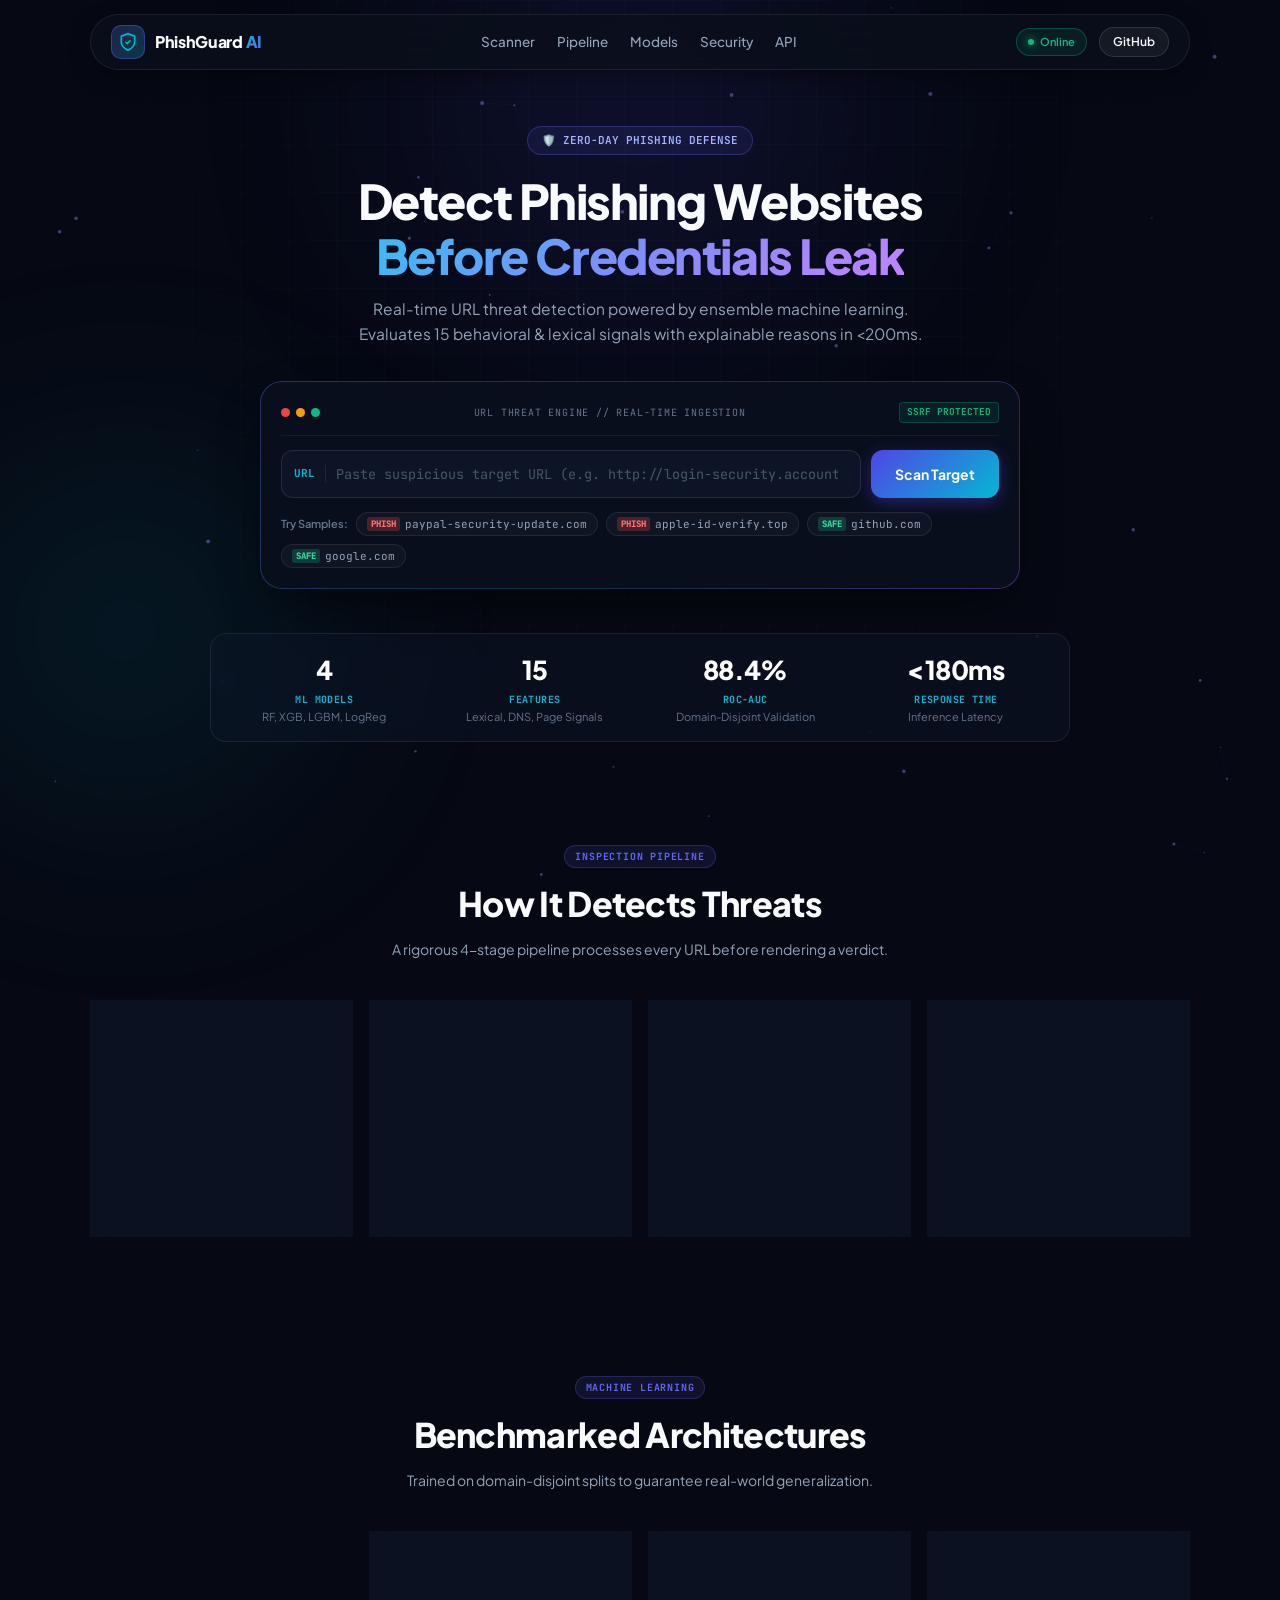
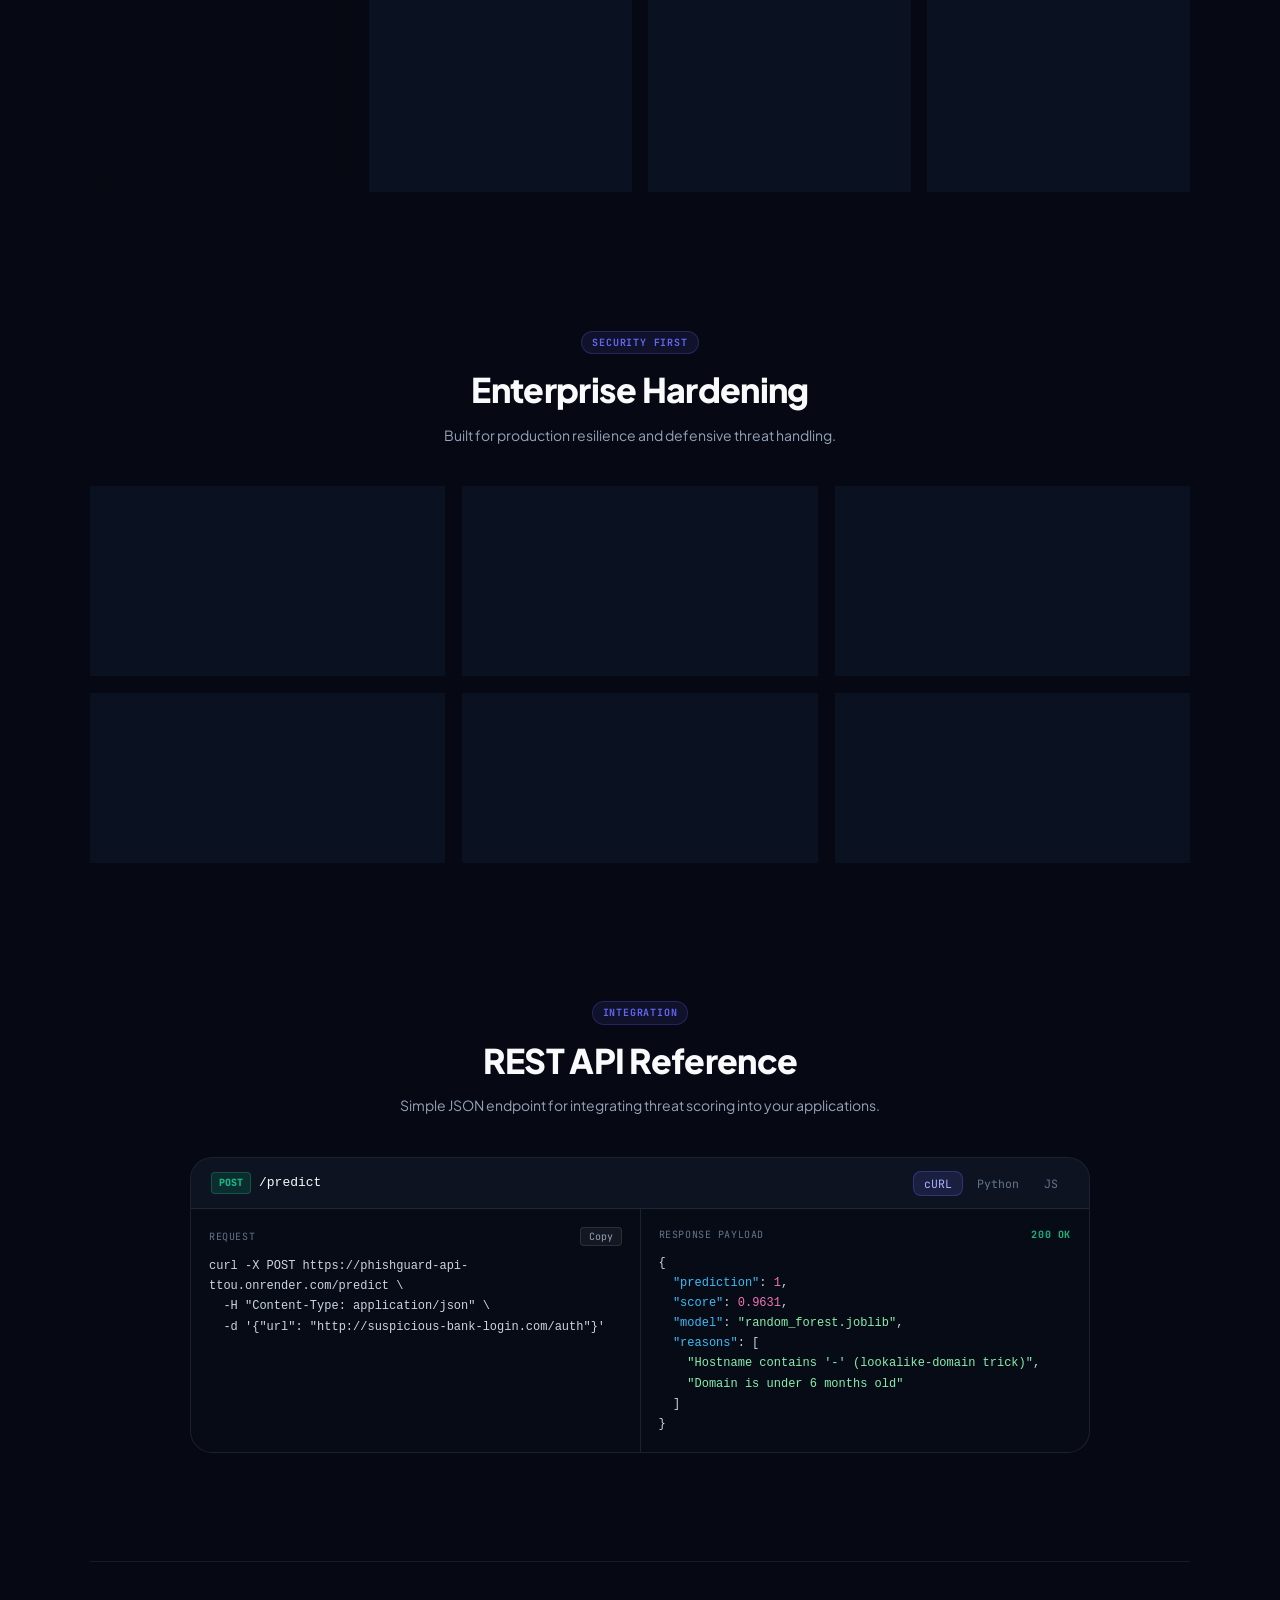
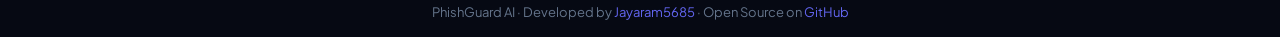
==== commit ccbc2aaa: "fix: embed ultra-crisp responsive styles, fix oversized elements, ensure zero caching issues" ====
--- a/templates/index.html
+++ b/templates/index.html
@@ -3,588 +3,1392 @@
 <head>
   <meta charset="UTF-8">
   <meta name="viewport" content="width=device-width, initial-scale=1.0">
-  <title>PhishGuard AI — Advanced Real-Time Threat Intelligence & Phishing Detection</title>
-  <meta name="description" content="Next-generation AI phishing website detector. Real-time URL threat scanning with 15 ML features, explainable risk scoring, and zero-day protection.">
+  <title>PhishGuard AI — Real-Time Phishing Threat Detection</title>
+  <meta name="description" content="AI-powered zero-trust phishing website detection. Real-time heuristic & ML risk scoring for any URL.">
   <link rel="preconnect" href="https://fonts.googleapis.com">
   <link rel="preconnect" href="https://fonts.gstatic.com" crossorigin>
-  <link href="https://fonts.googleapis.com/css2?family=Plus+Jakarta+Sans:wght@300;400;500;600;700;800&family=JetBrains+Mono:wght@400;500;600&display=swap" rel="stylesheet">
-  <link rel="stylesheet" href="/static/style.css">
+  <link href="https://fonts.googleapis.com/css2?family=Plus+Jakarta+Sans:wght@400;500;600;700;800&family=JetBrains+Mono:wght@400;500;600;700&display=swap" rel="stylesheet">
+  
+  <style>
+    /* ========================================================
+       PhishGuard AI — Ultra-Crisp Cyber Defense Design System
+       ======================================================== */
+    :root {
+      --bg-base: #060913;
+      --bg-surface: #0c1222;
+      --bg-card: rgba(13, 20, 38, 0.75);
+      --bg-card-hover: rgba(18, 28, 54, 0.9);
+      --border: rgba(255, 255, 255, 0.08);
+      --border-glow: rgba(99, 102, 241, 0.35);
+
+      --text-main: #f8fafc;
+      --text-dim: #94a3b8;
+      --text-muted: #64748b;
+
+      --cyan: #06b6d4;
+      --indigo: #6366f1;
+      --violet: #8b5cf6;
+
+      --threat: #ef4444;
+      --threat-bg: rgba(239, 68, 68, 0.1);
+      --threat-border: rgba(239, 68, 68, 0.35);
+
+      --safe: #10b981;
+      --safe-bg: rgba(16, 185, 129, 0.1);
+      --safe-border: rgba(16, 185, 129, 0.35);
+
+      --radius-sm: 8px;
+      --radius-md: 12px;
+      --radius-lg: 16px;
+      --radius-xl: 22px;
+    }
+
+    *, *::before, *::after {
+      box-sizing: border-box;
+      margin: 0;
+      padding: 0;
+    }
+
+    html {
+      scroll-behavior: smooth;
+      color-scheme: dark;
+    }
+
+    body {
+      font-family: 'Plus Jakarta Sans', -apple-system, BlinkMacSystemFont, sans-serif;
+      background-color: var(--bg-base);
+      color: var(--text-main);
+      line-height: 1.55;
+      min-height: 100vh;
+      overflow-x: hidden;
+      -webkit-font-smoothing: antialiased;
+    }
+
+    /* Ambient Background & Grid */
+    #cyberCanvas {
+      position: fixed;
+      top: 0;
+      left: 0;
+      width: 100vw;
+      height: 100vh;
+      z-index: 0;
+      pointer-events: none;
+    }
+
+    .ambient-glow {
+      position: fixed;
+      border-radius: 50%;
+      filter: blur(130px);
+      opacity: 0.22;
+      pointer-events: none;
+      z-index: 0;
+    }
+    .glow-1 {
+      width: 600px;
+      height: 600px;
+      background: radial-gradient(circle, #4f46e5, transparent 70%);
+      top: -200px;
+      left: 50%;
+      transform: translateX(-50%);
+    }
+    .glow-2 {
+      width: 450px;
+      height: 450px;
+      background: radial-gradient(circle, #06b6d4, transparent 70%);
+      bottom: 5%;
+      left: -100px;
+    }
+
+    .cyber-grid {
+      position: fixed;
+      top: 0;
+      left: 0;
+      width: 100vw;
+      height: 100vh;
+      background-image:
+        linear-gradient(rgba(255, 255, 255, 0.015) 1px, transparent 1px),
+        linear-gradient(90deg, rgba(255, 255, 255, 0.015) 1px, transparent 1px);
+      background-size: 48px 48px;
+      z-index: 1;
+      pointer-events: none;
+      mask-image: radial-gradient(circle at 50% 30%, black 30%, transparent 85%);
+      -webkit-mask-image: radial-gradient(circle at 50% 30%, black 30%, transparent 85%);
+    }
+
+    /* Page Container */
+    .wrapper {
+      position: relative;
+      z-index: 2;
+      max-width: 1140px;
+      margin: 0 auto;
+      padding: 0 20px;
+    }
+
+    /* Navigation */
+    .nav {
+      position: sticky;
+      top: 14px;
+      z-index: 100;
+      margin-top: 14px;
+    }
+
+    .nav-inner {
+      display: flex;
+      align-items: center;
+      justify-content: space-between;
+      padding: 10px 20px;
+      background: rgba(10, 15, 28, 0.82);
+      backdrop-filter: blur(16px);
+      -webkit-backdrop-filter: blur(16px);
+      border: 1px solid var(--border);
+      border-radius: 100px;
+      box-shadow: 0 8px 24px -6px rgba(0, 0, 0, 0.5);
+    }
+
+    .brand {
+      display: flex;
+      align-items: center;
+      gap: 10px;
+      text-decoration: none;
+      color: var(--text-main);
+    }
+
+    .brand-icon {
+      width: 34px;
+      height: 34px;
+      border-radius: 10px;
+      background: linear-gradient(135deg, rgba(99, 102, 241, 0.25), rgba(6, 182, 212, 0.25));
+      border: 1px solid rgba(99, 102, 241, 0.4);
+      display: flex;
+      align-items: center;
+      justify-content: center;
+    }
+
+    .brand-icon svg {
+      width: 20px;
+      height: 20px;
+      stroke: var(--cyan);
+    }
+
+    .brand-text {
+      font-size: 16px;
+      font-weight: 800;
+      letter-spacing: -0.02em;
+    }
+
+    .brand-ai {
+      margin-left: 3px;
+      background: linear-gradient(135deg, var(--cyan), var(--indigo));
+      -webkit-background-clip: text;
+      -webkit-text-fill-color: transparent;
+      background-clip: text;
+    }
+
+    .nav-links {
+      display: flex;
+      gap: 22px;
+    }
+
+    .nav-links a {
+      color: var(--text-dim);
+      text-decoration: none;
+      font-size: 13.5px;
+      font-weight: 500;
+      transition: color 0.2s;
+    }
+
+    .nav-links a:hover {
+      color: var(--text-main);
+    }
+
+    .nav-right {
+      display: flex;
+      align-items: center;
+      gap: 12px;
+    }
+
+    .status-pill {
+      display: flex;
+      align-items: center;
+      gap: 6px;
+      padding: 4px 11px;
+      border-radius: 100px;
+      background: rgba(16, 185, 129, 0.1);
+      border: 1px solid rgba(16, 185, 129, 0.3);
+      font-size: 11px;
+      font-weight: 600;
+      color: var(--safe);
+    }
+
+    .pulse {
+      width: 6px;
+      height: 6px;
+      border-radius: 50%;
+      background: var(--safe);
+      box-shadow: 0 0 8px var(--safe);
+      animation: pulseAnim 2s infinite;
+    }
+
+    @keyframes pulseAnim {
+      0%, 100% { opacity: 1; transform: scale(1); }
+      50% { opacity: 0.4; transform: scale(1.3); }
+    }
+
+    .gh-btn {
+      display: inline-flex;
+      align-items: center;
+      gap: 6px;
+      padding: 5px 13px;
+      border-radius: 100px;
+      background: rgba(255, 255, 255, 0.05);
+      border: 1px solid rgba(255, 255, 255, 0.12);
+      color: var(--text-main);
+      text-decoration: none;
+      font-size: 12px;
+      font-weight: 600;
+      transition: all 0.2s;
+    }
+
+    .gh-btn:hover {
+      background: rgba(255, 255, 255, 0.1);
+      transform: translateY(-1px);
+    }
+
+    /* Hero Section */
+    .hero {
+      text-align: center;
+      padding: 56px 0 32px;
+    }
+
+    .hero-badge {
+      display: inline-flex;
+      align-items: center;
+      gap: 8px;
+      padding: 5px 14px;
+      border-radius: 100px;
+      background: rgba(99, 102, 241, 0.1);
+      border: 1px solid rgba(99, 102, 241, 0.3);
+      font-family: 'JetBrains Mono', monospace;
+      font-size: 11px;
+      font-weight: 600;
+      color: #a5b4fc;
+      margin-bottom: 18px;
+    }
+
+    .hero h1 {
+      font-size: clamp(28px, 4.2vw, 48px);
+      font-weight: 800;
+      line-height: 1.15;
+      letter-spacing: -0.03em;
+      margin-bottom: 14px;
+    }
+
+    .gradient-txt {
+      background: linear-gradient(135deg, #38bdf8 0%, #818cf8 50%, #c084fc 100%);
+      -webkit-background-clip: text;
+      -webkit-text-fill-color: transparent;
+      background-clip: text;
+    }
+
+    .hero-sub {
+      font-size: 15.5px;
+      color: var(--text-dim);
+      max-width: 600px;
+      margin: 0 auto 34px;
+      line-height: 1.6;
+    }
+
+    /* Scanner Card */
+    .scanner-box {
+      max-width: 760px;
+      margin: 0 auto;
+      border-radius: var(--radius-xl);
+      padding: 1px;
+      background: linear-gradient(135deg, rgba(99, 102, 241, 0.4), rgba(6, 182, 212, 0.25), rgba(139, 92, 246, 0.4));
+      box-shadow: 0 20px 50px -15px rgba(0, 0, 0, 0.7);
+    }
+
+    .scanner-inner {
+      background: #090e1d;
+      border-radius: calc(var(--radius-xl) - 1px);
+      padding: 20px;
+    }
+
+    .scanner-header-bar {
+      display: flex;
+      align-items: center;
+      justify-content: space-between;
+      padding-bottom: 12px;
+      margin-bottom: 14px;
+      border-bottom: 1px solid rgba(255, 255, 255, 0.06);
+    }
+
+    .header-dots {
+      display: flex;
+      gap: 6px;
+    }
+    .h-dot { width: 9px; height: 9px; border-radius: 50%; }
+    .dot-1 { background: #ef4444; }
+    .dot-2 { background: #f59e0b; }
+    .dot-3 { background: #10b981; }
+
+    .header-tag {
+      font-family: 'JetBrains Mono', monospace;
+      font-size: 10px;
+      color: var(--text-muted);
+      letter-spacing: 0.08em;
+    }
+
+    .header-status {
+      font-family: 'JetBrains Mono', monospace;
+      font-size: 9.5px;
+      padding: 2px 7px;
+      border-radius: 4px;
+      background: rgba(16, 185, 129, 0.1);
+      color: var(--safe);
+      border: 1px solid rgba(16, 185, 129, 0.25);
+      font-weight: 600;
+    }
+
+    /* Scanner Input Group */
+    .input-row {
+      display: flex;
+      gap: 10px;
+      margin-bottom: 14px;
+    }
+
+    .input-wrapper {
+      flex: 1;
+      display: flex;
+      align-items: center;
+      background: rgba(15, 23, 42, 0.8);
+      border: 1px solid rgba(255, 255, 255, 0.1);
+      border-radius: var(--radius-md);
+      padding: 2px 12px;
+      transition: all 0.2s;
+    }
+
+    .input-wrapper:focus-within {
+      border-color: var(--indigo);
+      background: rgba(15, 23, 42, 0.98);
+      box-shadow: 0 0 0 3px rgba(99, 102, 241, 0.2);
+    }
+
+    .input-tag {
+      font-family: 'JetBrains Mono', monospace;
+      font-size: 11px;
+      font-weight: 700;
+      color: var(--cyan);
+      padding-right: 10px;
+      border-right: 1px solid rgba(255, 255, 255, 0.08);
+      user-select: none;
+    }
+
+    #urlInput {
+      flex: 1;
+      background: transparent;
+      border: none;
+      outline: none;
+      padding: 12px 10px;
+      color: var(--text-main);
+      font-size: 14px;
+      font-family: 'JetBrains Mono', monospace;
+    }
+
+    #urlInput::placeholder {
+      color: #475569;
+      font-size: 13.5px;
+    }
+
+    .scan-btn {
+      background: linear-gradient(135deg, #4f46e5 0%, #06b6d4 100%);
+      color: white;
+      border: none;
+      border-radius: var(--radius-md);
+      padding: 0 24px;
+      font-size: 14px;
+      font-weight: 700;
+      font-family: inherit;
+      cursor: pointer;
+      display: flex;
+      align-items: center;
+      gap: 8px;
+      transition: all 0.2s;
+      box-shadow: 0 4px 16px rgba(79, 70, 229, 0.4);
+      white-space: nowrap;
+    }
+
+    .scan-btn:hover:not(:disabled) {
+      transform: translateY(-1px);
+      box-shadow: 0 6px 22px rgba(6, 182, 212, 0.4);
+    }
+
+    .scan-btn:disabled {
+      opacity: 0.6;
+      cursor: not-allowed;
+    }
+
+    /* Samples Row */
+    .samples-bar {
+      display: flex;
+      align-items: center;
+      gap: 8px;
+      flex-wrap: wrap;
+    }
+
+    .samples-title {
+      font-size: 11px;
+      color: var(--text-muted);
+      font-weight: 600;
+    }
+
+    .sample-pill {
+      display: inline-flex;
+      align-items: center;
+      gap: 5px;
+      padding: 4px 10px;
+      border-radius: 100px;
+      font-size: 11px;
+      font-family: 'JetBrains Mono', monospace;
+      cursor: pointer;
+      transition: all 0.2s;
+      border: 1px solid rgba(255, 255, 255, 0.08);
+      background: rgba(255, 255, 255, 0.03);
+      color: var(--text-dim);
+    }
+
+    .sample-pill:hover {
+      transform: translateY(-1px);
+    }
+
+    .sample-pill.threat:hover {
+      background: var(--threat-bg);
+      border-color: var(--threat-border);
+      color: #fca5a5;
+    }
+
+    .sample-pill.safe:hover {
+      background: var(--safe-bg);
+      border-color: var(--safe-border);
+      color: #86efac;
+    }
+
+    .tag-threat {
+      font-size: 9px;
+      font-weight: 800;
+      padding: 1px 4px;
+      border-radius: 3px;
+      background: rgba(239, 68, 68, 0.25);
+      color: #f87171;
+    }
+
+    .tag-safe {
+      font-size: 9px;
+      font-weight: 800;
+      padding: 1px 4px;
+      border-radius: 3px;
+      background: rgba(16, 185, 129, 0.25);
+      color: #34d399;
+    }
+
+    /* Loading HUD (Hidden by default) */
+    #scanningHud {
+      margin-top: 16px;
+      padding: 16px 20px;
+      border-radius: var(--radius-md);
+      background: rgba(15, 23, 42, 0.7);
+      border: 1px dashed rgba(99, 102, 241, 0.4);
+      display: flex;
+      align-items: center;
+      gap: 14px;
+    }
+
+    .spinner {
+      width: 28px;
+      height: 28px;
+      border: 3px solid rgba(99, 102, 241, 0.2);
+      border-top-color: var(--cyan);
+      border-radius: 50%;
+      animation: spin 0.8s linear infinite;
+      flex-shrink: 0;
+    }
+
+    @keyframes spin {
+      to { transform: rotate(360deg); }
+    }
+
+    .hud-title {
+      font-family: 'JetBrains Mono', monospace;
+      font-size: 12px;
+      font-weight: 700;
+      color: var(--cyan);
+    }
+    .hud-sub {
+      font-size: 11.5px;
+      color: var(--text-muted);
+    }
+
+    /* Result Card (Hidden by default) */
+    #resultHud {
+      margin-top: 16px;
+      animation: fadeIn 0.35s ease;
+    }
+
+    @keyframes fadeIn {
+      from { opacity: 0; transform: translateY(10px); }
+      to { opacity: 1; transform: translateY(0); }
+    }
+
+    .verdict-box {
+      padding: 20px;
+      border-radius: var(--radius-lg);
+      border: 1px solid var(--border);
+      background: rgba(11, 17, 33, 0.95);
+      text-align: left;
+    }
+
+    .verdict-box.verdict-phishing {
+      border-color: var(--threat-border);
+      box-shadow: 0 0 30px rgba(239, 68, 68, 0.15);
+    }
+
+    .verdict-box.verdict-safe {
+      border-color: var(--safe-border);
+      box-shadow: 0 0 30px rgba(16, 185, 129, 0.15);
+    }
+
+    .verdict-top {
+      display: flex;
+      align-items: center;
+      justify-content: space-between;
+      gap: 16px;
+      margin-bottom: 14px;
+      flex-wrap: wrap;
+    }
+
+    .verdict-main {
+      display: flex;
+      align-items: center;
+      gap: 12px;
+    }
+
+    .v-icon {
+      font-size: 32px;
+      line-height: 1;
+    }
+
+    .v-badge {
+      font-family: 'JetBrains Mono', monospace;
+      font-size: 10px;
+      font-weight: 700;
+      letter-spacing: 0.08em;
+      margin-bottom: 2px;
+    }
+
+    .verdict-phishing .v-badge { color: var(--threat); }
+    .verdict-safe .v-badge { color: var(--safe); }
+
+    .v-title {
+      font-size: 18px;
+      font-weight: 800;
+      letter-spacing: -0.01em;
+    }
+
+    .v-desc {
+      font-size: 12px;
+      color: var(--text-dim);
+    }
+
+    /* Gauge */
+    .score-badge {
+      text-align: right;
+      padding: 6px 14px;
+      border-radius: var(--radius-sm);
+      background: rgba(255, 255, 255, 0.04);
+      border: 1px solid rgba(255, 255, 255, 0.08);
+    }
+
+    .score-num {
+      font-family: 'JetBrains Mono', monospace;
+      font-size: 20px;
+      font-weight: 800;
+      line-height: 1.1;
+    }
+
+    .score-lbl {
+      font-size: 9px;
+      font-weight: 700;
+      color: var(--text-muted);
+      letter-spacing: 0.06em;
+    }
+
+    .verdict-phishing .score-num { color: var(--threat); }
+    .verdict-safe .score-num { color: var(--safe); }
+
+    .target-url-row {
+      display: flex;
+      align-items: center;
+      gap: 10px;
+      padding: 8px 12px;
+      border-radius: var(--radius-sm);
+      background: rgba(0, 0, 0, 0.4);
+      border: 1px solid rgba(255, 255, 255, 0.05);
+      margin-bottom: 14px;
+    }
+
+    .t-label {
+      font-family: 'JetBrains Mono', monospace;
+      font-size: 9px;
+      font-weight: 700;
+      padding: 2px 5px;
+      border-radius: 3px;
+      background: rgba(255, 255, 255, 0.08);
+      color: var(--text-muted);
+    }
+
+    .t-url {
+      font-family: 'JetBrains Mono', monospace;
+      font-size: 12px;
+      color: var(--text-main);
+      word-break: break-all;
+    }
+
+    .reasons-box {
+      margin-top: 10px;
+    }
+
+    .reasons-heading {
+      font-size: 11.5px;
+      font-weight: 700;
+      color: var(--text-dim);
+      margin-bottom: 8px;
+      letter-spacing: 0.04em;
+    }
+
+    .reasons-list {
+      list-style: none;
+      display: flex;
+      flex-direction: column;
+      gap: 6px;
+    }
+
+    .reason-row {
+      display: flex;
+      align-items: flex-start;
+      gap: 8px;
+      padding: 8px 12px;
+      border-radius: var(--radius-sm);
+      background: rgba(255, 255, 255, 0.02);
+      font-size: 12.5px;
+      line-height: 1.5;
+      border-left: 3px solid var(--indigo);
+    }
+
+    .verdict-phishing .reason-row {
+      border-left-color: var(--threat);
+      background: rgba(239, 68, 68, 0.04);
+    }
+
+    .verdict-safe .reason-row {
+      border-left-color: var(--safe);
+      background: rgba(16, 185, 129, 0.04);
+    }
+
+    /* Telemetry Row */
+    .telemetry {
+      display: grid;
+      grid-template-columns: repeat(4, 1fr);
+      gap: 16px;
+      max-width: 860px;
+      margin: 44px auto 0;
+      padding: 16px;
+      border-radius: var(--radius-lg);
+      background: rgba(15, 23, 42, 0.45);
+      border: 1px solid var(--border);
+      backdrop-filter: blur(10px);
+    }
+
+    .tel-item {
+      text-align: center;
+    }
+
+    .tel-val {
+      font-size: 26px;
+      font-weight: 800;
+      letter-spacing: -0.02em;
+      color: #fff;
+    }
+
+    .tel-lbl {
+      font-family: 'JetBrains Mono', monospace;
+      font-size: 10px;
+      font-weight: 700;
+      color: var(--cyan);
+      margin-top: 2px;
+      letter-spacing: 0.04em;
+    }
+
+    .tel-sub {
+      font-size: 11px;
+      color: var(--text-muted);
+    }
+
+    /* Section Styling */
+    .section {
+      padding: 68px 0;
+    }
+
+    .section-head {
+      text-align: center;
+      max-width: 580px;
+      margin: 0 auto 40px;
+    }
+
+    .section-chip {
+      display: inline-block;
+      font-family: 'JetBrains Mono', monospace;
+      font-size: 10px;
+      font-weight: 700;
+      color: var(--indigo);
+      padding: 3px 10px;
+      border-radius: 100px;
+      background: rgba(99, 102, 241, 0.1);
+      border: 1px solid rgba(99, 102, 241, 0.25);
+      margin-bottom: 10px;
+      letter-spacing: 0.08em;
+    }
+
+    .section-head h2 {
+      font-size: clamp(24px, 3.2vw, 34px);
+      font-weight: 800;
+      letter-spacing: -0.02em;
+      margin-bottom: 8px;
+    }
+
+    .section-head p {
+      font-size: 14px;
+      color: var(--text-dim);
+    }
+
+    /* Grids */
+    .grid-4 {
+      display: grid;
+      grid-template-columns: repeat(4, 1fr);
+      gap: 16px;
+    }
+
+    .grid-3 {
+      display: grid;
+      grid-template-columns: repeat(3, 1fr);
+      gap: 18px;
+    }
+
+    .card {
+      background: var(--bg-card);
+      backdrop-filter: blur(12px);
+      border: 1px solid var(--border);
+      border-radius: var(--radius-lg);
+      padding: 22px 18px;
+      transition: all 0.25s;
+    }
+
+    .card:hover {
+      transform: translateY(-3px);
+      border-color: rgba(99, 102, 241, 0.35);
+      box-shadow: 0 14px 30px -8px rgba(0, 0, 0, 0.5);
+    }
+
+    .stage-badge {
+      font-family: 'JetBrains Mono', monospace;
+      font-size: 10px;
+      font-weight: 700;
+      color: var(--text-muted);
+      margin-bottom: 12px;
+    }
+
+    .stage-icon {
+      font-size: 26px;
+      margin-bottom: 12px;
+    }
+
+    .card h3 {
+      font-size: 15.5px;
+      font-weight: 700;
+      margin-bottom: 6px;
+    }
+
+    .card p {
+      font-size: 13px;
+      color: var(--text-dim);
+      line-height: 1.55;
+    }
+
+    /* Model Cards */
+    .model-card.featured {
+      border-color: rgba(99, 102, 241, 0.5);
+      background: linear-gradient(180deg, rgba(99, 102, 241, 0.1), rgba(13, 20, 38, 0.85));
+    }
+
+    .m-badge {
+      font-family: 'JetBrains Mono', monospace;
+      font-size: 9.5px;
+      font-weight: 700;
+      padding: 2px 8px;
+      border-radius: 100px;
+      background: rgba(99, 102, 241, 0.2);
+      border: 1px solid rgba(99, 102, 241, 0.35);
+      color: #a5b4fc;
+      display: inline-block;
+      margin-bottom: 10px;
+    }
+
+    .m-badge.alt {
+      background: rgba(255, 255, 255, 0.05);
+      border-color: rgba(255, 255, 255, 0.1);
+      color: var(--text-muted);
+    }
+
+    .m-stat-row {
+      display: flex;
+      justify-content: space-between;
+      align-items: center;
+      margin-top: 14px;
+      padding-top: 12px;
+      border-top: 1px solid var(--border);
+      font-family: 'JetBrains Mono', monospace;
+      font-size: 11px;
+    }
+
+    .m-k { color: var(--text-muted); }
+    .m-v { font-weight: 700; color: var(--cyan); }
+
+    /* API Card */
+    .api-card {
+      background: #090e1d;
+      border: 1px solid var(--border);
+      border-radius: var(--radius-xl);
+      overflow: hidden;
+      max-width: 900px;
+      margin: 0 auto;
+    }
+
+    .api-bar {
+      display: flex;
+      align-items: center;
+      justify-content: space-between;
+      padding: 12px 20px;
+      background: rgba(255, 255, 255, 0.02);
+      border-bottom: 1px solid var(--border);
+    }
+
+    .endpoint-badge {
+      display: flex;
+      align-items: center;
+      gap: 8px;
+      font-family: 'JetBrains Mono', monospace;
+      font-size: 13px;
+    }
+
+    .post-tag {
+      font-size: 10px;
+      font-weight: 800;
+      padding: 2px 7px;
+      border-radius: 4px;
+      background: rgba(16, 185, 129, 0.15);
+      color: var(--safe);
+      border: 1px solid rgba(16, 185, 129, 0.3);
+    }
+
+    .tab-btn {
+      background: transparent;
+      border: 1px solid transparent;
+      color: var(--text-muted);
+      font-family: 'JetBrains Mono', monospace;
+      font-size: 11.5px;
+      padding: 4px 10px;
+      border-radius: var(--radius-sm);
+      cursor: pointer;
+      transition: all 0.2s;
+    }
+
+    .tab-btn.active {
+      background: rgba(99, 102, 241, 0.15);
+      border-color: rgba(99, 102, 241, 0.3);
+      color: #a5b4fc;
+    }
+
+    .api-grid {
+      display: grid;
+      grid-template-columns: 1fr 1fr;
+      gap: 1px;
+      background: var(--border);
+    }
+
+    .code-box {
+      background: #070b16;
+      padding: 18px;
+    }
+
+    .code-box-header {
+      display: flex;
+      justify-content: space-between;
+      align-items: center;
+      font-family: 'JetBrains Mono', monospace;
+      font-size: 10px;
+      color: var(--text-muted);
+      margin-bottom: 10px;
+      letter-spacing: 0.06em;
+    }
+
+    .copy-btn {
+      background: rgba(255, 255, 255, 0.05);
+      border: 1px solid rgba(255, 255, 255, 0.1);
+      color: var(--text-dim);
+      font-family: inherit;
+      font-size: 10px;
+      padding: 2px 8px;
+      border-radius: 4px;
+      cursor: pointer;
+    }
+
+    .copy-btn:hover {
+      background: rgba(255, 255, 255, 0.1);
+      color: #fff;
+    }
+
+    .code-pre {
+      font-family: 'JetBrains Mono', monospace;
+      font-size: 12px;
+      line-height: 1.6;
+      color: #cbd5e1;
+      overflow-x: auto;
+      white-space: pre-wrap;
+    }
+
+    .jk { color: #38bdf8; }
+    .js { color: #86efac; }
+    .jn { color: #f472b6; }
+
+    /* Footer */
+    .footer {
+      border-top: 1px solid var(--border);
+      padding: 40px 0 24px;
+      margin-top: 40px;
+      text-align: center;
+    }
+
+    .footer p {
+      font-size: 13px;
+      color: var(--text-muted);
+    }
+
+    .footer a {
+      color: var(--indigo);
+      text-decoration: none;
+    }
+
+    .footer a:hover {
+      text-decoration: underline;
+    }
+
+    /* Responsive */
+    @media (max-width: 900px) {
+      .grid-4 { grid-template-columns: repeat(2, 1fr); }
+      .grid-3 { grid-template-columns: repeat(2, 1fr); }
+      .telemetry { grid-template-columns: repeat(2, 1fr); }
+      .api-grid { grid-template-columns: 1fr; }
+    }
+
+    @media (max-width: 650px) {
+      .nav-links { display: none; }
+      .input-row { flex-direction: column; }
+      .scan-btn { width: 100%; padding: 12px; justify-content: center; }
+      .grid-4, .grid-3, .telemetry { grid-template-columns: 1fr; }
+      .hero { padding: 40px 0 24px; }
+    }
+  </style>
 </head>
 <body>
-  <!-- Cyber Canvas & Ambient Lighting -->
+  <!-- Ambient Effects -->
   <canvas id="cyberCanvas"></canvas>
   <div class="ambient-glow glow-1"></div>
   <div class="ambient-glow glow-2"></div>
-  <div class="ambient-glow glow-3"></div>
-  <div class="cyber-grid-overlay"></div>
-
-  <div class="app-wrapper">
-    <!-- Navigation Bar -->
-    <header class="navbar">
-      <div class="nav-container">
-        <a href="/" class="brand-link">
-          <div class="brand-icon-wrapper">
-            <svg class="brand-shield" viewBox="0 0 24 24" fill="none" stroke="currentColor" stroke-width="2">
+  <div class="cyber-grid"></div>
+
+  <div class="wrapper">
+    <!-- Navbar -->
+    <header class="nav">
+      <div class="nav-inner">
+        <a href="/" class="brand">
+          <div class="brand-icon">
+            <svg viewBox="0 0 24 24" fill="none" stroke="currentColor" stroke-width="2">
               <path d="M12 22s8-4 8-10V5l-8-3-8 3v7c0 6 8 10 8 10z"/>
-              <path class="brand-check" d="M9 12l2 2 4-4" stroke-width="2.5"/>
+              <path d="M9 12l2 2 4-4" stroke="#10b981"/>
             </svg>
-            <div class="shield-pulse"></div>
-          </div>
-          <div class="brand-titles">
-            <span class="brand-name">PhishGuard<span class="brand-badge-ai">AI</span></span>
-            <span class="brand-sub">THREAT INTELLIGENCE</span>
-          </div>
+          </div>
+          <span class="brand-text">PhishGuard<span class="brand-ai">AI</span></span>
         </a>
 
-        <nav class="nav-menu">
-          <a href="#scanner-section" class="nav-item">Scanner</a>
-          <a href="#how-it-works" class="nav-item">Pipeline</a>
-          <a href="#models" class="nav-item">ML Models</a>
-          <a href="#features" class="nav-item">Security</a>
-          <a href="#api" class="nav-item">API</a>
+        <nav class="nav-links">
+          <a href="#scanner-sec">Scanner</a>
+          <a href="#pipeline-sec">Pipeline</a>
+          <a href="#models-sec">Models</a>
+          <a href="#features-sec">Security</a>
+          <a href="#api-sec">API</a>
         </nav>
 
-        <div class="nav-actions">
-          <div class="status-indicator">
-            <span class="pulse-dot"></span>
-            <span class="status-label">API Online</span>
-          </div>
-          <a href="https://github.com/Jayaram5685/phishguard-ai" target="_blank" rel="noopener" class="github-badge">
-            <svg class="gh-icon" viewBox="0 0 24 24" fill="currentColor">
-              <path d="M12 0c-6.626 0-12 5.373-12 12 0 5.302 3.438 9.8 8.207 11.387.599.111.793-.261.793-.577v-2.234c-3.338.726-4.033-1.416-4.033-1.416-.546-1.387-1.333-1.756-1.333-1.756-1.089-.745.083-.729.083-.729 1.205.084 1.839 1.237 1.839 1.237 1.07 1.834 2.807 1.304 3.492.997.107-.775.418-1.305.762-1.604-2.665-.305-5.467-1.334-5.467-5.931 0-1.311.469-2.381 1.236-3.221-.124-.303-.535-1.524.117-3.176 0 0 1.008-.322 3.301 1.23.957-.266 1.983-.399 3.003-.404 1.02.005 2.047.138 3.006.404 2.291-1.552 3.297-1.23 3.297-1.23.653 1.653.242 2.874.118 3.176.77.84 1.235 1.911 1.235 3.221 0 4.609-2.807 5.624-5.479 5.921.43.372.823 1.102.823 2.222v3.293c0 .319.192.694.801.576 4.765-1.589 8.199-6.086 8.199-11.386 0-6.627-5.373-12-12-12z"/>
-            </svg>
-            <span>GitHub</span>
+        <div class="nav-right">
+          <div class="status-pill">
+            <span class="pulse"></span>
+            <span>Online</span>
+          </div>
+          <a href="https://github.com/Jayaram5685/phishguard-ai" target="_blank" rel="noopener" class="gh-btn">
+            GitHub
           </a>
         </div>
       </div>
     </header>
 
-    <!-- Hero Section -->
-    <main class="hero-section" id="scanner-section">
-      <div class="hero-content">
-        <!-- Floating Cyber Pill -->
-        <div class="hero-chip">
-          <span class="chip-radar"></span>
-          <span class="chip-text">NEXT-GEN ZERO-DAY DEFENSE</span>
-          <span class="chip-version">v1.0 ML Core</span>
-        </div>
-
-        <h1 class="hero-headline">
-          Intercept Phishing Attacks<br>
-          <span class="gradient-headline">Before Credentials Leak</span>
-        </h1>
-
-        <p class="hero-lead">
-          Enterprise-grade URL threat analysis powered by ensemble machine learning.
-          Inspects <strong>15 lexical & behavioral signals</strong> with explainable reasoning in under <strong>200ms</strong>.
-        </p>
-
-        <!-- Scanner Console / Interactive Card -->
-        <div class="cyber-scanner-card">
-          <div class="scanner-glow-border"></div>
-          <div class="scanner-card-inner">
-            <div class="scanner-top-bar">
-              <div class="top-bar-dots">
-                <span class="dot dot-red"></span>
-                <span class="dot dot-amber"></span>
-                <span class="dot dot-green"></span>
+    <!-- Hero & Scanner Section -->
+    <main class="hero" id="scanner-sec">
+      <div class="hero-badge">
+        <span>🛡️ ZERO-DAY PHISHING DEFENSE</span>
+      </div>
+
+      <h1>
+        Detect Phishing Websites<br>
+        <span class="gradient-txt">Before Credentials Leak</span>
+      </h1>
+
+      <p class="hero-sub">
+        Real-time URL threat detection powered by ensemble machine learning.
+        Evaluates 15 behavioral & lexical signals with explainable reasons in &lt;200ms.
+      </p>
+
+      <!-- Scanner Card -->
+      <div class="scanner-box">
+        <div class="scanner-inner">
+          <div class="scanner-header-bar">
+            <div class="header-dots">
+              <span class="h-dot dot-1"></span>
+              <span class="h-dot dot-2"></span>
+              <span class="h-dot dot-3"></span>
+            </div>
+            <div class="header-tag">URL THREAT ENGINE // REAL-TIME INGESTION</div>
+            <div class="header-status">SSRF PROTECTED</div>
+          </div>
+
+          <!-- Input Row -->
+          <div class="input-row">
+            <div class="input-wrapper">
+              <span class="input-tag">URL</span>
+              <input
+                type="url"
+                id="urlInput"
+                placeholder="Paste suspicious target URL (e.g. http://login-security.account-verify.com)..."
+                autocomplete="off"
+                spellcheck="false"
+              >
+            </div>
+            <button id="scanBtn" class="scan-btn" onclick="scanURL()">
+              <span>Scan Target</span>
+            </button>
+          </div>
+
+          <!-- Quick Test Samples -->
+          <div class="samples-bar">
+            <span class="samples-title">Try Samples:</span>
+            <button class="sample-pill threat" onclick="fillAndScan('http://paypal-security-update.com/login')">
+              <span class="tag-threat">PHISH</span> paypal-security-update.com
+            </button>
+            <button class="sample-pill threat" onclick="fillAndScan('http://apple-id-verify.account-confirm.top')">
+              <span class="tag-threat">PHISH</span> apple-id-verify.top
+            </button>
+            <button class="sample-pill safe" onclick="fillAndScan('https://github.com')">
+              <span class="tag-safe">SAFE</span> github.com
+            </button>
+            <button class="sample-pill safe" onclick="fillAndScan('https://google.com')">
+              <span class="tag-safe">SAFE</span> google.com
+            </button>
+          </div>
+
+          <!-- Scanning HUD (STRICTLY HIDDEN BY DEFAULT VIA INLINE STYLE) -->
+          <div id="scanningHud" style="display: none;">
+            <div class="spinner"></div>
+            <div>
+              <div class="hud-title">EXTRACTING 15 THREAT FEATURES...</div>
+              <div class="hud-sub">Analyzing lexical patterns, DNS heuristics & scoring with Random Forest</div>
+            </div>
+          </div>
+
+          <!-- Result HUD (STRICTLY HIDDEN BY DEFAULT VIA INLINE STYLE) -->
+          <div id="resultHud" style="display: none;">
+            <div class="verdict-box" id="resultCard">
+              <div class="verdict-top">
+                <div class="verdict-main">
+                  <div class="v-icon" id="vIcon">🛡️</div>
+                  <div>
+                    <div class="v-badge" id="vBadge">VERDICT</div>
+                    <div class="v-title" id="vTitle">Analysis Complete</div>
+                    <div class="v-desc" id="vDesc">Threat assessment generated</div>
+                  </div>
+                </div>
+
+                <div class="score-badge">
+                  <div class="score-num" id="scoreNum">--</div>
+                  <div class="score-lbl">RISK SCORE</div>
+                </div>
               </div>
-              <div class="top-bar-title">URL HEURISTIC ENGINE // REAL-TIME INGESTION</div>
-              <div class="top-bar-meta">SSRF PROTECTED</div>
-            </div>
-
-            <!-- Input Box -->
-            <div class="scanner-form">
-              <div class="input-container">
-                <div class="input-prefix">
-                  <svg class="search-svg" viewBox="0 0 24 24" fill="none" stroke="currentColor" stroke-width="2">
-                    <circle cx="11" cy="11" r="8"></circle>
-                    <line x1="21" y1="21" x2="16.65" y2="16.65"></line>
-                  </svg>
-                  <span class="prefix-text">SCAN</span>
-                </div>
-                <input
-                  type="url"
-                  id="urlInput"
-                  placeholder="Paste suspicious target URL (e.g. http://login-security-update.account-verify.com)..."
-                  autocomplete="off"
-                  spellcheck="false"
-                >
-                <button type="button" id="clearBtn" class="clear-btn" title="Clear input" onclick="clearInput()">
-                  <svg viewBox="0 0 24 24" width="16" height="16" fill="none" stroke="currentColor" stroke-width="2">
-                    <line x1="18" y1="6" x2="6" y2="18"></line>
-                    <line x1="6" y1="6" x2="18" y2="18"></line>
-                  </svg>
-                </button>
+
+              <!-- Target URL Bar -->
+              <div class="target-url-row">
+                <span class="t-label">TARGET</span>
+                <span class="t-url" id="resultUrl">https://example.com</span>
               </div>
 
-              <button id="scanBtn" class="scan-action-btn" onclick="scanURL()">
-                <div class="btn-ambient-glow"></div>
-                <span class="btn-label">
-                  <svg class="radar-scan-icon" viewBox="0 0 24 24" fill="none" stroke="currentColor" stroke-width="2">
-                    <path d="M12 2v4m0 12v4M2 12h4m12 0h4m-4.93-7.07l2.83-2.83M4.93 19.07l2.83-2.83m0-12.24L4.93 4.93m14.14 14.14l-2.83-2.83"></path>
-                  </svg>
-                  Analyze Target
-                </span>
-                <div class="scanner-beam" id="scannerBeam"></div>
-              </button>
-            </div>
-
-            <!-- Sample Test Chips -->
-            <div class="sample-chips-row">
-              <span class="chips-label">Quick Test Samples:</span>
-              <button class="chip-sample chip-danger" onclick="fillAndScan('http://paypal-security-update.com/login')">
-                <span class="chip-badge">THREAT</span>
-                paypal-security-update.com/login
-              </button>
-              <button class="chip-sample chip-danger" onclick="fillAndScan('http://apple-id-verify.account-confirm.top')">
-                <span class="chip-badge">THREAT</span>
-                apple-id-verify.top
-              </button>
-              <button class="chip-sample chip-safe" onclick="fillAndScan('https://github.com')">
-                <span class="chip-badge">SAFE</span>
-                github.com
-              </button>
-              <button class="chip-sample chip-safe" onclick="fillAndScan('https://google.com')">
-                <span class="chip-badge">SAFE</span>
-                google.com
-              </button>
-            </div>
-
-            <!-- Loading State HUD -->
-            <div id="scanningHud" class="scanning-hud hidden">
-              <div class="hud-spinner-ring"></div>
-              <div class="hud-text-block">
-                <div class="hud-title">EXTRACTING 15 THREAT FEATURES...</div>
-                <div class="hud-subtitle">Parsing lexical patterns, WHOIS domain age & running Random Forest classifier</div>
+              <!-- Explainable Reasons -->
+              <div class="reasons-box">
+                <div class="reasons-heading">ANALYSIS BREAKDOWN:</div>
+                <ul class="reasons-list" id="reasonsList">
+                  <!-- Populated by JS -->
+                </ul>
               </div>
             </div>
-
-            <!-- Results HUD Display -->
-            <div id="resultHud" class="result-hud hidden">
-              <div class="result-hud-card" id="resultCard">
-                <div class="result-top-status">
-                  <div class="verdict-banner" id="verdictBanner">
-                    <div class="verdict-icon-box" id="verdictIconBox">
-                      <span id="verdictIcon">🛡️</span>
-                    </div>
-                    <div class="verdict-meta">
-                      <div class="verdict-tag" id="verdictTag">VERDICT</div>
-                      <div class="verdict-title" id="verdictTitle">Analyzing...</div>
-                      <div class="verdict-detail" id="verdictDetail">Target assessment completed</div>
-                    </div>
-                  </div>
-
-                  <!-- Radial Gauge Score Meter -->
-                  <div class="score-gauge-box" id="scoreGaugeBox">
-                    <div class="gauge-circle">
-                      <svg viewBox="0 0 100 100" class="gauge-svg">
-                        <circle class="gauge-bg" cx="50" cy="50" r="42"></circle>
-                        <circle class="gauge-fill" id="gaugeFill" cx="50" cy="50" r="42"></circle>
-                      </svg>
-                      <div class="gauge-center">
-                        <span class="gauge-percent" id="gaugePercent">--</span>
-                        <span class="gauge-caption">RISK SCORE</span>
-                      </div>
-                    </div>
-                  </div>
-                </div>
-
-                <!-- Scanned URL Pill -->
-                <div class="scanned-url-bar">
-                  <span class="url-label">TARGET</span>
-                  <span class="url-value" id="resultUrl">https://example.com</span>
-                  <button class="copy-url-btn" onclick="copyResultUrl()" title="Copy URL">
-                    <svg viewBox="0 0 24 24" width="14" height="14" fill="none" stroke="currentColor" stroke-width="2">
-                      <rect x="9" y="9" width="13" height="13" rx="2" ry="2"></rect>
-                      <path d="M5 15H4a2 2 0 0 1-2-2V4a2 2 0 0 1 2-2h9a2 2 0 0 1 2 2v1"></path>
-                    </svg>
-                  </button>
-                </div>
-
-                <!-- Threat Breakdown & Reasons -->
-                <div class="analysis-breakdown" id="analysisBreakdown">
-                  <div class="breakdown-header">
-                    <span class="breakdown-icon">⚡</span>
-                    <span class="breakdown-title">Explainable Heuristic Analysis:</span>
-                  </div>
-                  <ul class="breakdown-list" id="reasonsList">
-                    <!-- Populated dynamically -->
-                  </ul>
-                </div>
-
-                <!-- Metadata Row -->
-                <div class="result-meta-footer">
-                  <div class="meta-item">
-                    <span class="meta-k">INFERENCE MODEL</span>
-                    <span class="meta-v" id="metaModel">Random Forest Ensemble</span>
-                  </div>
-                  <div class="meta-item">
-                    <span class="meta-k">DECISION THRESHOLD</span>
-                    <span class="meta-v">0.50 (Tuned ROC-AUC)</span>
-                  </div>
-                  <div class="meta-item">
-                    <span class="meta-k">EXECUTION</span>
-                    <span class="meta-v">Verified In-Memory</span>
-                  </div>
-                </div>
-              </div>
-            </div>
-          </div>
-        </div>
-
-        <!-- Telemetry Stats Strip -->
-        <div class="telemetry-bar">
-          <div class="telemetry-item">
-            <div class="telemetry-number"><span class="counter" data-target="4">4</span></div>
-            <div class="telemetry-label">TRAINED ML CLASSIFIERS</div>
-            <div class="telemetry-sub">RF, XGB, LGBM, LogReg</div>
-          </div>
-          <div class="telemetry-divider"></div>
-          <div class="telemetry-item">
-            <div class="telemetry-number"><span class="counter" data-target="15">15</span></div>
-            <div class="telemetry-label">EXTRACTED SIGNALS</div>
-            <div class="telemetry-sub">Lexical, DNS, Page Heuristics</div>
-          </div>
-          <div class="telemetry-divider"></div>
-          <div class="telemetry-item">
-            <div class="telemetry-number">88.4<span class="telemetry-unit">%</span></div>
-            <div class="telemetry-label">BENCHMARKED ROC-AUC</div>
-            <div class="telemetry-sub">Domain-Disjoint Validation</div>
-          </div>
-          <div class="telemetry-divider"></div>
-          <div class="telemetry-item">
-            <div class="telemetry-number">&lt; 180<span class="telemetry-unit">ms</span></div>
-            <div class="telemetry-label">INFERENCE LATENCY</div>
-            <div class="telemetry-sub">Optimized Real-Time Scoring</div>
-          </div>
+          </div>
+        </div>
+      </div>
+
+      <!-- Telemetry Strip -->
+      <div class="telemetry">
+        <div class="tel-item">
+          <div class="tel-val">4</div>
+          <div class="tel-lbl">ML MODELS</div>
+          <div class="tel-sub">RF, XGB, LGBM, LogReg</div>
+        </div>
+        <div class="tel-item">
+          <div class="tel-val">15</div>
+          <div class="tel-lbl">FEATURES</div>
+          <div class="tel-sub">Lexical, DNS, Page Signals</div>
+        </div>
+        <div class="tel-item">
+          <div class="tel-val">88.4%</div>
+          <div class="tel-lbl">ROC-AUC</div>
+          <div class="tel-sub">Domain-Disjoint Validation</div>
+        </div>
+        <div class="tel-item">
+          <div class="tel-val">&lt;180ms</div>
+          <div class="tel-lbl">RESPONSE TIME</div>
+          <div class="tel-sub">Inference Latency</div>
         </div>
       </div>
     </main>
 
-    <!-- Pipeline / How It Works -->
-    <section class="cyber-section" id="how-it-works">
-      <div class="section-header">
-        <div class="section-tag">ARCHITECTURAL PIPELINE</div>
-        <h2 class="section-headline">Zero-Trust Inspection Process</h2>
-        <p class="section-desc">Every incoming URL undergoes a rigorous 4-stage pipeline before a security verdict is rendered.</p>
+    <!-- Pipeline Section -->
+    <section class="section" id="pipeline-sec">
+      <div class="section-head">
+        <div class="section-chip">INSPECTION PIPELINE</div>
+        <h2>How It Detects Threats</h2>
+        <p>A rigorous 4-stage pipeline processes every URL before rendering a verdict.</p>
       </div>
 
-      <div class="pipeline-grid">
-        <div class="pipeline-card">
-          <div class="card-step-badge">STAGE 01</div>
-          <div class="pipeline-icon-box icon-cyan">
-            <svg viewBox="0 0 24 24" fill="none" stroke="currentColor" stroke-width="2">
-              <path d="M10 13a5 5 0 0 0 7.54.54l3-3a5 5 0 0 0-7.07-7.07l-1.72 1.71"></path>
-              <path d="M14 11a5 5 0 0 0-7.54-.54l-3 3a5 5 0 0 0 7.07 7.07l1.71-1.71"></path>
-            </svg>
-          </div>
+      <div class="grid-4">
+        <div class="card">
+          <div class="stage-badge">STAGE 01</div>
+          <div class="stage-icon">🔗</div>
           <h3>Sanitization & SSRF Guard</h3>
-          <p>Validates URL schema, parses IPv4/IPv6 fragments, blocks loopback/private CIDR ranges, and normalizes punycode characters.</p>
-          <div class="card-footer-tag">Defensive Firewall</div>
-        </div>
-
-        <div class="pipeline-card">
-          <div class="card-step-badge">STAGE 02</div>
-          <div class="pipeline-icon-box icon-violet">
-            <svg viewBox="0 0 24 24" fill="none" stroke="currentColor" stroke-width="2">
-              <circle cx="12" cy="12" r="3"></circle>
-              <path d="M19.4 15a1.65 1.65 0 0 0 .33 1.82l.06.06a2 2 0 0 1 0 2.83 2 2 0 0 1-2.83 0l-.06-.06a1.65 1.65 0 0 0-1.82-.33 1.65 1.65 0 0 0-1 1.51V21a2 2 0 0 1-2 2 2 2 0 0 1-2-2v-.09A1.65 1.65 0 0 0 9 19.4a1.65 1.65 0 0 0-1.82.33l-.06.06a2 2 0 0 1-2.83 0 2 2 0 0 1 0-2.83l.06-.06a1.65 1.65 0 0 0 .33-1.82 1.65 1.65 0 0 0-1.51-1H3a2 2 0 0 1-2-2 2 2 0 0 1 2-2h.09A1.65 1.65 0 0 0 4.6 9a1.65 1.65 0 0 0-.33-1.82l-.06-.06a2 2 0 0 1 0-2.83 2 2 0 0 1 2.83 0l.06.06a1.65 1.65 0 0 0 1.82.33H9a1.65 1.65 0 0 0 1-1.51V3a2 2 0 0 1 2-2 2 2 0 0 1 2 2v.09a1.65 1.65 0 0 0 1 1.51 1.65 1.65 0 0 0 1.82-.33l.06-.06a2 2 0 0 1 2.83 0 2 2 0 0 1 0 2.83l-.06.06a1.65 1.65 0 0 0-.33 1.82V9a1.65 1.65 0 0 0 1.51 1H21a2 2 0 0 1 2 2 2 2 0 0 1-2 2h-.09a1.65 1.65 0 0 0-1.51 1z"></path>
-            </svg>
-          </div>
+          <p>Validates URL schema, checks private/loopback CIDRs, and normalizes punycode spoof attempts.</p>
+        </div>
+        <div class="card">
+          <div class="stage-badge">STAGE 02</div>
+          <div class="stage-icon">🔍</div>
           <h3>15-Vector Feature Engine</h3>
-          <p>Extracts entropy, hyphen count, lookalike subdomains, suspicious TLDs, keyword spoofing, redirection depth, and WHOIS domain ages.</p>
-          <div class="card-footer-tag">Vector Extraction</div>
-        </div>
-
-        <div class="pipeline-card">
-          <div class="card-step-badge">STAGE 03</div>
-          <div class="pipeline-icon-box icon-emerald">
-            <svg viewBox="0 0 24 24" fill="none" stroke="currentColor" stroke-width="2">
-              <rect x="2" y="3" width="20" height="14" rx="2" ry="2"></rect>
-              <line x1="8" y1="21" x2="16" y2="21"></line>
-              <line x1="12" y1="17" x2="12" y2="21"></line>
-            </svg>
-          </div>
+          <p>Extracts entropy, hyphen lookalikes, suspicious TLDs, keyword spoofing, and WHOIS domain ages.</p>
+        </div>
+        <div class="card">
+          <div class="stage-badge">STAGE 03</div>
+          <div class="stage-icon">🤖</div>
           <h3>Ensemble ML Scoring</h3>
-          <p>Trained Scikit-Learn Random Forest ensemble weights the extracted feature matrix to output a calibrated probability distribution [0.0 - 1.0].</p>
-          <div class="card-footer-tag">Scikit-Learn ML</div>
-        </div>
-
-        <div class="pipeline-card">
-          <div class="card-step-badge">STAGE 04</div>
-          <div class="pipeline-icon-box icon-amber">
-            <svg viewBox="0 0 24 24" fill="none" stroke="currentColor" stroke-width="2">
-              <path d="M12 22s8-4 8-10V5l-8-3-8 3v7c0 6 8 10 8 10z"></path>
-              <line x1="12" y1="8" x2="12" y2="12"></line>
-              <line x1="12" y1="16" x2="12.01" y2="16"></line>
-            </svg>
-          </div>
+          <p>Trained Random Forest classifier evaluates the feature vector and outputs calibrated probability scores.</p>
+        </div>
+        <div class="card">
+          <div class="stage-badge">STAGE 04</div>
+          <div class="stage-icon">✅</div>
           <h3>Explainable AI Verdict</h3>
-          <p>Transparent reasoning engine returns human-readable security signals explaining why the site was flagged, eliminating black-box opacity.</p>
-          <div class="card-footer-tag">Explainable AI (XAI)</div>
+          <p>Provides human-readable security reasons explaining why the site was flagged — no black box.</p>
         </div>
       </div>
     </section>
 
-    <!-- ML Models Benchmarks -->
-    <section class="cyber-section" id="models">
-      <div class="section-header">
-        <div class="section-tag">RIGOROUS DATA SCIENCE</div>
-        <h2 class="section-headline">Benchmarked ML Architectures</h2>
-        <p class="section-desc">We trained and validated 4 distinct architectures on domain-disjoint test splits to guarantee zero data leakage.</p>
+    <!-- Models Section -->
+    <section class="section" id="models-sec">
+      <div class="section-head">
+        <div class="section-chip">MACHINE LEARNING</div>
+        <h2>Benchmarked Architectures</h2>
+        <p>Trained on domain-disjoint splits to guarantee real-world generalization.</p>
       </div>
 
-      <div class="models-grid">
-        <div class="model-card active-model">
-          <div class="model-badge">DEFAULT PRODUCTION</div>
-          <div class="model-header">
-            <h3>Random Forest</h3>
-            <span class="model-tag">Ensemble</span>
-          </div>
-          <p class="model-desc">100 bagging decision trees with optimal entropy splits. Outstanding resistance to adversarial noise.</p>
-          <div class="model-metrics">
-            <div class="metric-row">
-              <span class="metric-k">ROC-AUC</span>
-              <div class="metric-bar-wrap">
-                <div class="metric-bar-fill" style="width: 88.4%;"></div>
-              </div>
-              <span class="metric-v">0.884</span>
-            </div>
-            <div class="metric-row">
-              <span class="metric-k">F1 Score</span>
-              <div class="metric-bar-wrap">
-                <div class="metric-bar-fill" style="width: 84.2%;"></div>
-              </div>
-              <span class="metric-v">0.842</span>
-            </div>
-            <div class="metric-row">
-              <span class="metric-k">Inference</span>
-              <span class="metric-v-speed">&lt; 15ms</span>
-            </div>
-          </div>
-        </div>
-
-        <div class="model-card">
-          <div class="model-badge alt">CHALLENGER 01</div>
-          <div class="model-header">
-            <h3>XGBoost</h3>
-            <span class="model-tag">Gradient Boost</span>
-          </div>
-          <p class="model-desc">Extreme gradient boosting with exact greedy tree split algorithms and L1/L2 regularization.</p>
-          <div class="model-metrics">
-            <div class="metric-row">
-              <span class="metric-k">ROC-AUC</span>
-              <div class="metric-bar-wrap">
-                <div class="metric-bar-fill" style="width: 87.9%;"></div>
-              </div>
-              <span class="metric-v">0.879</span>
-            </div>
-            <div class="metric-row">
-              <span class="metric-k">F1 Score</span>
-              <div class="metric-bar-wrap">
-                <div class="metric-bar-fill" style="width: 83.8%;"></div>
-              </div>
-              <span class="metric-v">0.838</span>
-            </div>
-            <div class="metric-row">
-              <span class="metric-k">Inference</span>
-              <span class="metric-v-speed">&lt; 18ms</span>
-            </div>
-          </div>
-        </div>
-
-        <div class="model-card">
-          <div class="model-badge alt">CHALLENGER 02</div>
-          <div class="model-header">
-            <h3>LightGBM</h3>
-            <span class="model-tag">Histogram Boost</span>
-          </div>
-          <p class="model-desc">Leaf-wise tree growth with gradient-based one-side sampling (GOSS). Ultra-light memory footprint.</p>
-          <div class="model-metrics">
-            <div class="metric-row">
-              <span class="metric-k">ROC-AUC</span>
-              <div class="metric-bar-wrap">
-                <div class="metric-bar-fill" style="width: 87.6%;"></div>
-              </div>
-              <span class="metric-v">0.876</span>
-            </div>
-            <div class="metric-row">
-              <span class="metric-k">F1 Score</span>
-              <div class="metric-bar-wrap">
-                <div class="metric-bar-fill" style="width: 83.1%;"></div>
-              </div>
-              <span class="metric-v">0.831</span>
-            </div>
-            <div class="metric-row">
-              <span class="metric-k">Inference</span>
-              <span class="metric-v-speed">&lt; 12ms</span>
-            </div>
-          </div>
-        </div>
-
-        <div class="model-card">
-          <div class="model-badge alt">BASELINE</div>
-          <div class="model-header">
-            <h3>Logistic Regression</h3>
-            <span class="model-tag">Linear</span>
-          </div>
-          <p class="model-desc">Standard L2-penalized linear classification benchmark providing an interpretable reference baseline.</p>
-          <div class="model-metrics">
-            <div class="metric-row">
-              <span class="metric-k">ROC-AUC</span>
-              <div class="metric-bar-wrap">
-                <div class="metric-bar-fill" style="width: 83.5%;"></div>
-              </div>
-              <span class="metric-v">0.835</span>
-            </div>
-            <div class="metric-row">
-              <span class="metric-k">F1 Score</span>
-              <div class="metric-bar-wrap">
-                <div class="metric-bar-fill" style="width: 79.4%;"></div>
-              </div>
-              <span class="metric-v">0.794</span>
-            </div>
-            <div class="metric-row">
-              <span class="metric-k">Inference</span>
-              <span class="metric-v-speed">&lt; 5ms</span>
-            </div>
+      <div class="grid-4">
+        <div class="card model-card featured">
+          <span class="m-badge">PRODUCTION DEFAULT</span>
+          <h3>Random Forest</h3>
+          <p>100 bagging trees with optimal entropy splits. Resilient against adversarial perturbations.</p>
+          <div class="m-stat-row">
+            <span class="m-k">ROC-AUC</span>
+            <span class="m-v">0.884</span>
+          </div>
+          <div class="m-stat-row">
+            <span class="m-k">F1 Score</span>
+            <span class="m-v">0.842</span>
+          </div>
+        </div>
+
+        <div class="card model-card">
+          <span class="m-badge alt">GRADIENT BOOST</span>
+          <h3>XGBoost</h3>
+          <p>Greedy split gradient boosting with L1/L2 regularization for robust pattern matching.</p>
+          <div class="m-stat-row">
+            <span class="m-k">ROC-AUC</span>
+            <span class="m-v">0.879</span>
+          </div>
+          <div class="m-stat-row">
+            <span class="m-k">F1 Score</span>
+            <span class="m-v">0.838</span>
+          </div>
+        </div>
+
+        <div class="card model-card">
+          <span class="m-badge alt">HISTOGRAM BOOST</span>
+          <h3>LightGBM</h3>
+          <p>Fast leaf-wise tree growth with gradient-based one-side sampling (GOSS).</p>
+          <div class="m-stat-row">
+            <span class="m-k">ROC-AUC</span>
+            <span class="m-v">0.876</span>
+          </div>
+          <div class="m-stat-row">
+            <span class="m-k">F1 Score</span>
+            <span class="m-v">0.831</span>
+          </div>
+        </div>
+
+        <div class="card model-card">
+          <span class="m-badge alt">LINEAR BASELINE</span>
+          <h3>Logistic Regression</h3>
+          <p>Standard L2-penalized linear classification providing an interpretable baseline.</p>
+          <div class="m-stat-row">
+            <span class="m-k">ROC-AUC</span>
+            <span class="m-v">0.835</span>
+          </div>
+          <div class="m-stat-row">
+            <span class="m-k">F1 Score</span>
+            <span class="m-v">0.794</span>
           </div>
         </div>
       </div>
     </section>
 
-    <!-- Security & Hardening Features -->
-    <section class="cyber-section" id="features">
-      <div class="section-header">
-        <div class="section-tag">ENTERPRISE HARDENING</div>
-        <h2 class="section-headline">Engineered for Threat Defense</h2>
-        <p class="section-desc">Production-grade architectural defenses ensure the detection API is resilient, reliable, and secure.</p>
+    <!-- Features Section -->
+    <section class="section" id="features-sec">
+      <div class="section-head">
+        <div class="section-chip">SECURITY FIRST</div>
+        <h2>Enterprise Hardening</h2>
+        <p>Built for production resilience and defensive threat handling.</p>
       </div>
 
-      <div class="features-grid">
-        <div class="cyber-feature-card">
-          <div class="feature-header-row">
-            <div class="feat-icon icon-red">🛡️</div>
-            <span class="feat-badge">CRITICAL DEFENSE</span>
-          </div>
-          <h3>Full SSRF Protection</h3>
-          <p>Outbound network calls resolve DNS against IP blacklists preventing malicious attackers from targeting internal cloud metadata or intranet services.</p>
-        </div>
-
-        <div class="cyber-feature-card">
-          <div class="feature-header-row">
-            <div class="feat-icon icon-amber">⚡</div>
-            <span class="feat-badge">ABUSE CONTROL</span>
-          </div>
-          <h3>Sliding-Window Rate Limiting</h3>
-          <p>Keyed to client IPs behind reverse proxies with trust validation to thwart denial-of-service attempts while accommodating legitimate throughput.</p>
-        </div>
-
-        <div class="cyber-feature-card">
-          <div class="feature-header-row">
-            <div class="feat-icon icon-violet">🔐</div>
-            <span class="feat-badge">SECURE API</span>
-          </div>
-          <h3>Zero Information Leakage</h3>
-          <p>Strict CORS policies, Content-Security-Policy headers, X-Frame-Options, and sanitization so stack traces are never exposed to callers.</p>
-        </div>
-
-        <div class="cyber-feature-card">
-          <div class="feature-header-row">
-            <div class="feat-icon icon-cyan">🧩</div>
-            <span class="feat-badge">CLIENT TOOLS</span>
-          </div>
-          <h3>Manifest V3 Chrome Extension</h3>
-          <p>A ready-to-use browser toolbar extension scanning current active tabs on demand with one click, styled with matching cyber dark themes.</p>
-        </div>
-
-        <div class="cyber-feature-card">
-          <div class="feature-header-row">
-            <div class="feat-icon icon-emerald">📊</div>
-            <span class="feat-badge">SCIENTIFIC RIGOR</span>
-          </div>
+      <div class="grid-3">
+        <div class="card">
+          <div class="stage-icon">🛡️</div>
+          <h3>SSRF Protection</h3>
+          <p>Outbound network calls resolve DNS against IP blacklists preventing internal cloud resource probing.</p>
+        </div>
+        <div class="card">
+          <div class="stage-icon">⚡</div>
+          <h3>Rate Limiting</h3>
+          <p>Sliding-window IP rate limiting prevents brute-force abuse while ensuring legitimate traffic flows freely.</p>
+        </div>
+        <div class="card">
+          <div class="stage-icon">🔐</div>
+          <h3>Zero Info Leakage</h3>
+          <p>Strict CORS headers, security headers, sanitized exceptions, and no stack trace leaks.</p>
+        </div>
+        <div class="card">
+          <div class="stage-icon">🧩</div>
+          <h3>Chrome Extension</h3>
+          <p>One-click browser toolbar scan with real-time popup verdict and matching dark UI.</p>
+        </div>
+        <div class="card">
+          <div class="stage-icon">📊</div>
           <h3>Domain-Disjoint Validation</h3>
-          <p>Evaluation sets are split strictly by root domain, ensuring the ML models generalize to brand new phishing domains rather than memorizing existing names.</p>
-        </div>
-
-        <div class="cyber-feature-card">
-          <div class="feature-header-row">
-            <div class="feat-icon icon-blue">🔄</div>
-            <span class="feat-badge">DETERMINISTIC CI/CD</span>
-          </div>
-          <h3>100% Reproducible Pipeline</h3>
-          <p>Automated verification tests assert committed ML metrics reproduce within 1e-6 error, validated via continuous integration workflows.</p>
+          <p>Tested strictly across unseen root domains to ensure models truly generalize to zero-day attacks.</p>
+        </div>
+        <div class="card">
+          <div class="stage-icon">🔄</div>
+          <h3>100% Reproducible</h3>
+          <p>Automated verification tests assert committed metrics reproduce within 1e-6 tolerance.</p>
         </div>
       </div>
     </section>
 
-    <!-- Interactive API Playground -->
-    <section class="cyber-section" id="api">
-      <div class="section-header">
-        <div class="section-tag">DEVELOPER INTEGRATION</div>
-        <h2 class="section-headline">Instant REST API Access</h2>
-        <p class="section-desc">Integrate real-time phishing risk classification into your applications, mail filters, or security firewalls.</p>
+    <!-- API Section -->
+    <section class="section" id="api-sec">
+      <div class="section-head">
+        <div class="section-chip">INTEGRATION</div>
+        <h2>REST API Reference</h2>
+        <p>Simple JSON endpoint for integrating threat scoring into your applications.</p>
       </div>
 
-      <div class="api-console-card">
-        <div class="api-console-header">
-          <div class="endpoint-pill">
-            <span class="method-post">POST</span>
-            <span class="endpoint-path">/predict</span>
-          </div>
-          <div class="code-tabs">
-            <button class="code-tab active" onclick="switchTab('curl')">cURL</button>
-            <button class="code-tab" onclick="switchTab('python')">Python</button>
-            <button class="code-tab" onclick="switchTab('js')">JavaScript</button>
-          </div>
-        </div>
-
-        <div class="api-console-body">
-          <div class="code-editor-panel">
-            <div class="panel-meta">
-              <span>REQUEST SPECIFICATION</span>
-              <button class="copy-code-btn" onclick="copySnippet()">Copy</button>
+      <div class="api-card">
+        <div class="api-bar">
+          <div class="endpoint-badge">
+            <span class="post-tag">POST</span>
+            <code>/predict</code>
+          </div>
+          <div>
+            <button class="tab-btn active" onclick="setTab('curl')">cURL</button>
+            <button class="tab-btn" onclick="setTab('python')">Python</button>
+            <button class="tab-btn" onclick="setTab('js')">JS</button>
+          </div>
+        </div>
+
+        <div class="api-grid">
+          <div class="code-box">
+            <div class="code-box-header">
+              <span>REQUEST</span>
+              <button class="copy-btn" onclick="copyActiveCode()">Copy</button>
             </div>
             
-            <!-- Code snippets -->
-            <pre id="snippet-curl" class="code-pre active"><code>curl -X POST https://phishguard-api-ttou.onrender.com/predict \
+            <pre id="snip-curl" class="code-pre"><code>curl -X POST https://phishguard-api-ttou.onrender.com/predict \
   -H "Content-Type: application/json" \
   -d '{"url": "http://suspicious-bank-login.com/auth"}'</code></pre>
 
-            <pre id="snippet-python" class="code-pre"><code>import requests
-
-response = requests.post(
+            <pre id="snip-python" class="code-pre" style="display: none;"><code>import requests
+
+res = requests.post(
     "https://phishguard-api-ttou.onrender.com/predict",
     json={"url": "http://suspicious-bank-login.com/auth"},
     timeout=5
 )
-data = response.json()
-print(f"Prediction: {data['prediction']}, Risk: {data['score']:.2%}")</code></pre>
-
-            <pre id="snippet-js" class="code-pre"><code>const res = await fetch("https://phishguard-api-ttou.onrender.com/predict", {
+print(res.json())</code></pre>
+
+            <pre id="snip-js" class="code-pre" style="display: none;"><code>const res = await fetch("https://phishguard-api-ttou.onrender.com/predict", {
   method: "POST",
   headers: { "Content-Type": "application/json" },
   body: JSON.stringify({ url: "http://suspicious-bank-login.com/auth" })
 });
-const data = await res.json();
-console.log("Verdict:", data.prediction === 1 ? "Phishing" : "Safe");</code></pre>
-          </div>
-
-          <div class="code-editor-panel">
-            <div class="panel-meta">
-              <span>EXAMPLE RESPONSE PAYLOAD (JSON)</span>
-              <span class="status-200">200 OK</span>
+console.log(await res.json());</code></pre>
+          </div>
+
+          <div class="code-box">
+            <div class="code-box-header">
+              <span>RESPONSE PAYLOAD</span>
+              <span style="color: #10b981; font-weight: 700;">200 OK</span>
             </div>
-            <pre class="code-pre response-pre"><code>{
-  <span class="json-key">"prediction"</span>: <span class="json-num">1</span>,
-  <span class="json-key">"score"</span>: <span class="json-num">0.9631</span>,
-  <span class="json-key">"analysis"</span>: <span class="json-str">"phishing"</span>,
-  <span class="json-key">"model"</span>: <span class="json-str">"random_forest.joblib"</span>,
-  <span class="json-key">"reasons"</span>: [
-    <span class="json-str">"Hostname contains '-' (lookalike-domain trick)"</span>,
-    <span class="json-str">"Domain age is under 6 months (new registration)"</span>,
-    <span class="json-str">"High entropy detected in URL path structure"</span>
+            <pre class="code-pre"><code>{
+  <span class="jk">"prediction"</span>: <span class="jn">1</span>,
+  <span class="jk">"score"</span>: <span class="jn">0.9631</span>,
+  <span class="jk">"model"</span>: <span class="js">"random_forest.joblib"</span>,
+  <span class="jk">"reasons"</span>: [
+    <span class="js">"Hostname contains '-' (lookalike-domain trick)"</span>,
+    <span class="js">"Domain is under 6 months old"</span>
   ]
 }</code></pre>
           </div>
@@ -593,78 +1397,48 @@
     </section>
 
     <!-- Footer -->
-    <footer class="cyber-footer">
-      <div class="footer-inner">
-        <div class="footer-brand">
-          <div class="footer-logo">
-            <svg viewBox="0 0 24 24" fill="none" stroke="currentColor" stroke-width="2">
-              <path d="M12 22s8-4 8-10V5l-8-3-8 3v7c0 6 8 10 8 10z"/>
-              <path d="M9 12l2 2 4-4"/>
-            </svg>
-            <span>PhishGuard AI</span>
-          </div>
-          <p class="footer-tagline">Open-source, machine learning threat detection engine safeguarding web traffic from credential harvesting and fraud.</p>
-        </div>
-
-        <div class="footer-links-col">
-          <h4>NAVIGATION</h4>
-          <a href="#scanner-section">Live URL Scanner</a>
-          <a href="#how-it-works">Pipeline Architecture</a>
-          <a href="#models">ML Model Benchmarks</a>
-          <a href="#features">Security Hardening</a>
-        </div>
-
-        <div class="footer-links-col">
-          <h4>DEVELOPER</h4>
-          <a href="https://github.com/Jayaram5685/phishguard-ai" target="_blank" rel="noopener">GitHub Repository</a>
-          <a href="https://github.com/Jayaram5685" target="_blank" rel="noopener">Author Profile (@Jayaram5685)</a>
-          <a href="https://phishguard-api-ttou.onrender.com/health" target="_blank">Health Check API</a>
-        </div>
-      </div>
-
-      <div class="footer-bottom">
-        <p>© 2026 PhishGuard AI · Developed by <a href="https://github.com/Jayaram5685" target="_blank">Jayaram5685</a> · Released under MIT License</p>
-        <div class="footer-pill">Production Build · Render Cloud</div>
-      </div>
+    <footer class="footer">
+      <p>
+        PhishGuard AI · Developed by <a href="https://github.com/Jayaram5685" target="_blank">Jayaram5685</a> · 
+        Open Source on <a href="https://github.com/Jayaram5685/phishguard-ai" target="_blank">GitHub</a>
+      </p>
     </footer>
   </div>
 
-  <!-- Interactive Logic & Particle Canvas -->
+  <!-- Interactive Scripts -->
   <script>
-    // Cyber Particles Canvas Background
-    (function initCanvas() {
+    // Lightweight Particle Canvas
+    (function() {
       const canvas = document.getElementById('cyberCanvas');
       if (!canvas) return;
       const ctx = canvas.getContext('2d');
       let w = canvas.width = window.innerWidth;
       let h = canvas.height = window.innerHeight;
-      
+
       const particles = [];
-      const particleCount = Math.min(Math.floor((w * h) / 18000), 55);
-
-      for (let i = 0; i < particleCount; i++) {
+      const count = Math.min(Math.floor((w * h) / 22000), 45);
+
+      for (let i = 0; i < count; i++) {
         particles.push({
           x: Math.random() * w,
           y: Math.random() * h,
-          vx: (Math.random() - 0.5) * 0.45,
-          vy: (Math.random() - 0.5) * 0.45,
-          radius: Math.random() * 1.5 + 0.8,
-          alpha: Math.random() * 0.4 + 0.2
+          vx: (Math.random() - 0.5) * 0.4,
+          vy: (Math.random() - 0.5) * 0.4,
+          r: Math.random() * 1.5 + 0.5
         });
       }
 
-      function render() {
+      function draw() {
         ctx.clearRect(0, 0, w, h);
 
-        // Draw connections
         for (let i = 0; i < particles.length; i++) {
           for (let j = i + 1; j < particles.length; j++) {
             const dx = particles[i].x - particles[j].x;
             const dy = particles[i].y - particles[j].y;
             const dist = Math.sqrt(dx * dx + dy * dy);
-            if (dist < 130) {
+            if (dist < 110) {
               ctx.beginPath();
-              ctx.strokeStyle = `rgba(99, 102, 241, ${0.12 * (1 - dist / 130)})`;
+              ctx.strokeStyle = `rgba(99, 102, 241, ${0.1 * (1 - dist / 110)})`;
               ctx.lineWidth = 0.8;
               ctx.moveTo(particles[i].x, particles[i].y);
               ctx.lineTo(particles[j].x, particles[j].y);
@@ -673,24 +1447,22 @@
           }
         }
 
-        // Draw dots
         for (let i = 0; i < particles.length; i++) {
           const p = particles[i];
           p.x += p.vx;
           p.y += p.vy;
-
           if (p.x < 0) p.x = w;
           if (p.x > w) p.x = 0;
           if (p.y < 0) p.y = h;
           if (p.y > h) p.y = 0;
 
           ctx.beginPath();
-          ctx.arc(p.x, p.y, p.radius, 0, Math.PI * 2);
-          ctx.fillStyle = `rgba(167, 139, 250, ${p.alpha})`;
+          ctx.arc(p.x, p.y, p.r, 0, Math.PI * 2);
+          ctx.fillStyle = 'rgba(167, 139, 250, 0.4)';
           ctx.fill();
         }
 
-        requestAnimationFrame(render);
+        requestAnimationFrame(draw);
       }
 
       window.addEventListener('resize', () => {
@@ -698,10 +1470,10 @@
         h = canvas.height = window.innerHeight;
       });
 
-      render();
+      draw();
     })();
 
-    // Scanning & API Execution
+    // Scanning Execution
     async function scanURL() {
       const input = document.getElementById('urlInput');
       const scanBtn = document.getElementById('scanBtn');
@@ -711,16 +1483,13 @@
 
       if (!url) {
         input.focus();
-        input.classList.add('shake');
-        setTimeout(() => input.classList.remove('shake'), 500);
         return;
       }
 
-      // UI Loading state
       scanBtn.disabled = true;
-      scanBtn.classList.add('is-scanning');
-      scanningHud.classList.remove('hidden');
-      resultHud.classList.add('hidden');
+      scanBtn.innerText = 'Scanning...';
+      scanningHud.style.display = 'flex';
+      resultHud.style.display = 'none';
 
       try {
         const response = await fetch('/predict', {
@@ -732,104 +1501,82 @@
         const data = await response.json();
 
         if (data.error) {
-          renderVerdict('error', url, data.error.message, 0, []);
+          showVerdict('error', url, data.error.message, null, []);
         } else if (data.analysis === 'whitelisted') {
-          renderVerdict('safe', url, `Verified Safe: ${data.domain}`, 0.02, [
-            `Domain "${data.domain}" is listed in the verified global safety whitelist.`,
-            `Zero phishing anomalies or typosquatting patterns detected.`
+          showVerdict('safe', url, `Verified Safe: ${data.domain}`, 0.02, [
+            `Domain "${data.domain}" is verified on global safety lists.`,
+            `Zero phishing anomalies or spoofing patterns detected.`
           ]);
         } else if (data.analysis === 'skipped') {
-          renderVerdict('info', url, 'Internal / Unsupported Target Address', 0, [
-            'Target is a local, internal, or loopback address. Outbound scan was bypassed by SSRF policy.'
+          showVerdict('info', url, 'Internal Address Skipped', null, [
+            'Target is a local or internal IP address. Outbound scan was bypassed by SSRF policy.'
           ]);
         } else if (data.prediction === 1) {
-          renderVerdict('phishing', url, 'Phishing Website Detected', data.score || 0.95, data.reasons || []);
+          showVerdict('phishing', url, 'Phishing Website Detected!', data.score || 0.95, data.reasons || []);
         } else {
-          renderVerdict('safe', url, 'Website Appears Legitimate & Safe', data.score || 0.08, data.reasons || [
-            'No spoofed brand heuristics or lookalike characters identified.',
-            'URL length and token distribution within safe baseline bounds.'
+          showVerdict('safe', url, 'Website Appears Safe', data.score || 0.08, data.reasons || [
+            'No lookalike heuristics or anomalous tokens identified.'
           ]);
         }
       } catch (err) {
-        renderVerdict('error', url, 'Network Error: Unable to communicate with scoring engine.', 0, [
-          'Verify your connection or server status at /health.'
+        showVerdict('error', url, 'Server Connection Error', null, [
+          'Could not reach the detection API. Check your connection.'
         ]);
       } finally {
-        scanningHud.classList.add('hidden');
+        scanningHud.style.display = 'none';
         scanBtn.disabled = false;
-        scanBtn.classList.remove('is-scanning');
+        scanBtn.innerText = 'Scan Target';
       }
     }
 
-    function renderVerdict(type, url, title, score, reasons) {
+    function showVerdict(type, url, title, score, reasons) {
       const resultHud = document.getElementById('resultHud');
       const resultCard = document.getElementById('resultCard');
-      const verdictBanner = document.getElementById('verdictBanner');
-      const verdictTag = document.getElementById('verdictTag');
-      const verdictTitle = document.getElementById('verdictTitle');
-      const verdictDetail = document.getElementById('verdictDetail');
-      const verdictIcon = document.getElementById('verdictIcon');
-      const gaugePercent = document.getElementById('gaugePercent');
-      const gaugeFill = document.getElementById('gaugeFill');
+      const vBadge = document.getElementById('vBadge');
+      const vTitle = document.getElementById('vTitle');
+      const vDesc = document.getElementById('vDesc');
+      const vIcon = document.getElementById('vIcon');
+      const scoreNum = document.getElementById('scoreNum');
       const resultUrl = document.getElementById('resultUrl');
       const reasonsList = document.getElementById('reasonsList');
 
-      resultCard.className = 'result-hud-card verdict-' + type;
+      resultCard.className = 'verdict-box verdict-' + type;
       resultUrl.textContent = url;
-      verdictTitle.textContent = title;
-
-      const pct = Math.round(score * 100);
-
-      // Circumference of r=42 is 2 * PI * 42 ~= 263.89
-      const maxOffset = 264;
-      const strokeDash = maxOffset - (maxOffset * pct) / 100;
-      gaugeFill.style.strokeDashoffset = strokeDash;
+      vTitle.textContent = title;
 
       if (type === 'phishing') {
-        verdictTag.textContent = 'HIGH RISK THREAT';
-        verdictDetail.textContent = 'Immediate danger: High likelihood of credential theft or spoofing.';
-        verdictIcon.textContent = '🚨';
-        gaugePercent.textContent = pct + '%';
-        gaugeFill.style.stroke = '#ef4444';
+        vBadge.textContent = 'HIGH RISK DETECTED';
+        vDesc.textContent = 'High probability of credential theft or spoofing.';
+        vIcon.textContent = '🚨';
+        scoreNum.textContent = score !== null ? Math.round(score * 100) + '%' : 'RISK';
       } else if (type === 'safe') {
-        verdictTag.textContent = 'VERIFIED BENIGN';
-        verdictDetail.textContent = 'Clear: Target satisfies heuristic & ML legitimacy checks.';
-        verdictIcon.textContent = '🛡️';
-        gaugePercent.textContent = pct + '%';
-        gaugeFill.style.stroke = '#10b981';
-      } else if (type === 'info') {
-        verdictTag.textContent = 'NOTICE';
-        verdictDetail.textContent = 'SSRF guard prevented external request.';
-        verdictIcon.textContent = 'ℹ️';
-        gaugePercent.textContent = 'N/A';
-        gaugeFill.style.stroke = '#38bdf8';
+        vBadge.textContent = 'BENIGN / SAFE';
+        vDesc.textContent = 'Target satisfies all legitimacy & safety checks.';
+        vIcon.textContent = '🛡️';
+        scoreNum.textContent = score !== null ? Math.round(score * 100) + '%' : 'SAFE';
       } else {
-        verdictTag.textContent = 'INSPECTION ERROR';
-        verdictDetail.textContent = 'Target could not be processed completely.';
-        verdictIcon.textContent = '⚠️';
-        gaugePercent.textContent = '!';
-        gaugeFill.style.stroke = '#f59e0b';
+        vBadge.textContent = 'NOTICE';
+        vDesc.textContent = 'Inspection complete.';
+        vIcon.textContent = 'ℹ️';
+        scoreNum.textContent = '--';
       }
 
       reasonsList.innerHTML = '';
       if (reasons && reasons.length > 0) {
         reasons.forEach(r => {
           const li = document.createElement('li');
-          li.className = 'breakdown-item';
-          li.innerHTML = `
-            <span class="reason-bullet"></span>
-            <span class="reason-text">${escapeHtml(r)}</span>
-          `;
+          li.className = 'reason-row';
+          li.textContent = r;
           reasonsList.appendChild(li);
         });
       } else {
         const li = document.createElement('li');
-        li.className = 'breakdown-item';
-        li.innerHTML = `<span class="reason-bullet"></span><span class="reason-text">No anomalous indicators detected.</span>`;
+        li.className = 'reason-row';
+        li.textContent = 'No anomalous heuristic signals detected.';
         reasonsList.appendChild(li);
       }
 
-      resultHud.classList.remove('hidden');
+      resultHud.style.display = 'block';
       resultHud.scrollIntoView({ behavior: 'smooth', block: 'nearest' });
     }
 
@@ -839,42 +1586,27 @@
       scanURL();
     }
 
-    function clearInput() {
-      const input = document.getElementById('urlInput');
-      input.value = '';
-      input.focus();
-    }
-
-    function copyResultUrl() {
-      const url = document.getElementById('resultUrl').textContent;
-      navigator.clipboard.writeText(url);
-    }
-
-    function switchTab(tab) {
-      document.querySelectorAll('.code-tab').forEach(b => b.classList.remove('active'));
-      document.querySelectorAll('.code-pre').forEach(p => p.classList.remove('active'));
-      
+    function setTab(tab) {
+      document.querySelectorAll('.tab-btn').forEach(b => b.classList.remove('active'));
       event.target.classList.add('active');
-      const snippet = document.getElementById(`snippet-${tab}`);
-      if (snippet) snippet.classList.add('active');
-    }
-
-    function copySnippet() {
-      const activePre = document.querySelector('.code-pre.active');
-      if (!activePre) return;
-      navigator.clipboard.writeText(activePre.innerText);
-      const btn = document.querySelector('.copy-code-btn');
-      btn.textContent = 'Copied!';
-      setTimeout(() => btn.textContent = 'Copy', 2000);
-    }
-
-    function escapeHtml(str) {
-      const div = document.createElement('div');
-      div.textContent = str;
-      return div.innerHTML;
-    }
-
-    // Enter Key
+
+      document.getElementById('snip-curl').style.display = 'none';
+      document.getElementById('snip-python').style.display = 'none';
+      document.getElementById('snip-js').style.display = 'none';
+
+      document.getElementById(`snip-${tab}`).style.display = 'block';
+    }
+
+    function copyActiveCode() {
+      const visible = document.querySelector('.code-pre:not([style*="display: none"])');
+      if (visible) {
+        navigator.clipboard.writeText(visible.innerText);
+        const btn = document.querySelector('.copy-btn');
+        btn.textContent = 'Copied!';
+        setTimeout(() => btn.textContent = 'Copy', 1500);
+      }
+    }
+
     document.getElementById('urlInput').addEventListener('keydown', (e) => {
       if (e.key === 'Enter') scanURL();
     });
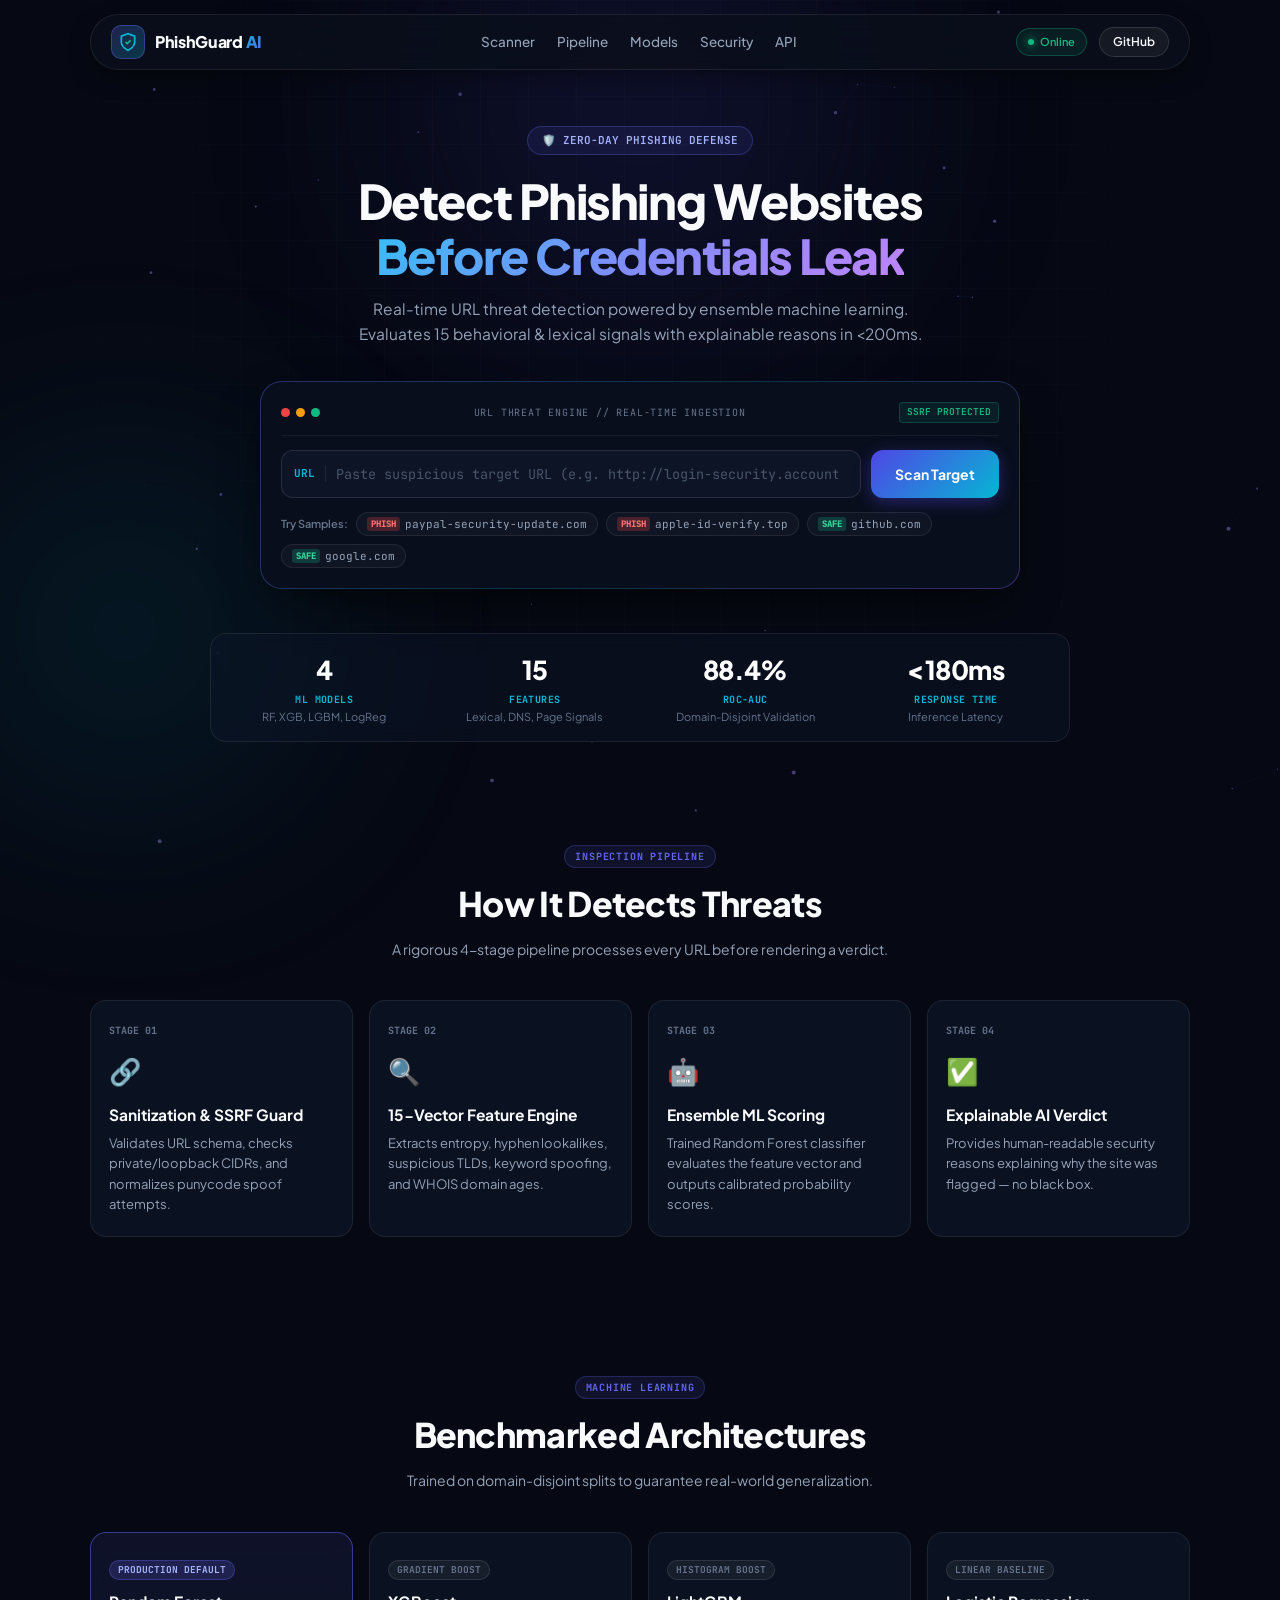
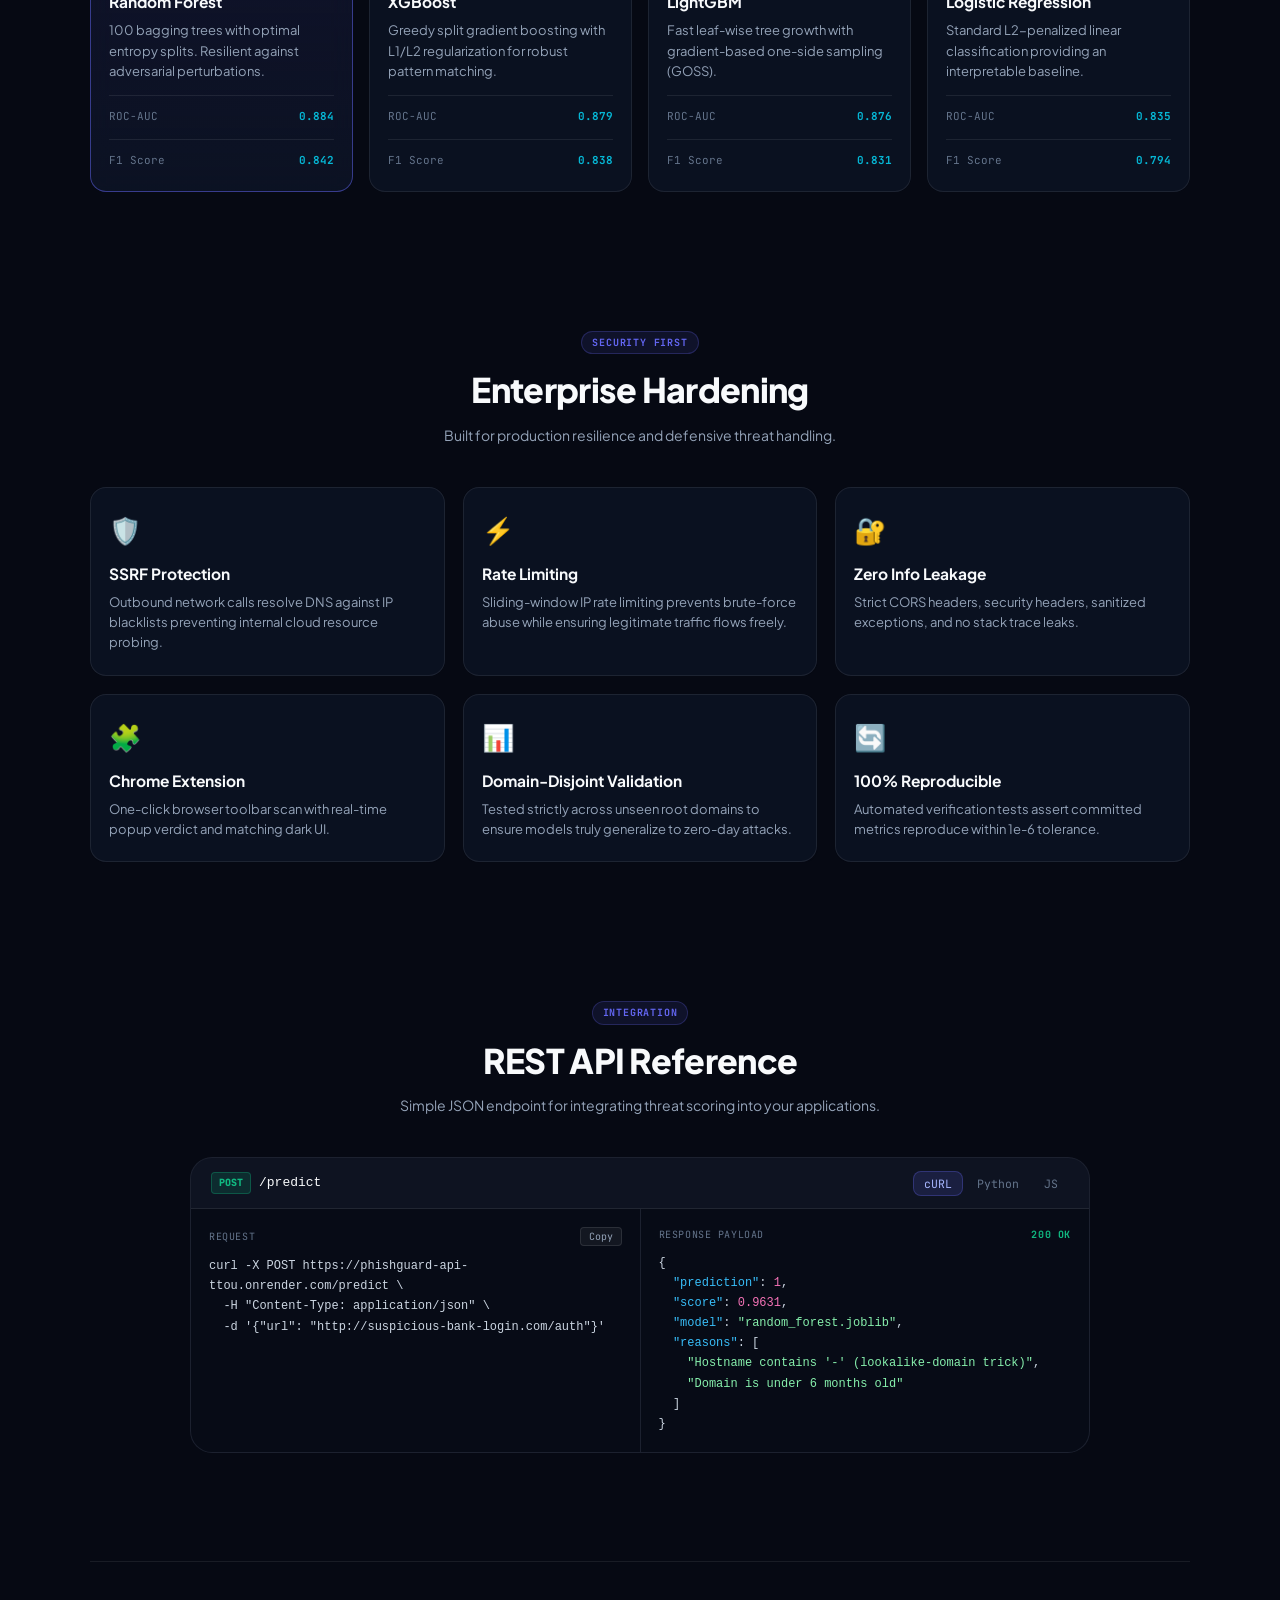
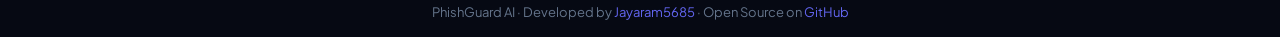
==== commit 866a07c6: "fix(security): configure CSP for HTML landing page to permit styles and scripts; constrain SVG" ====
--- a/templates/index.html
+++ b/templates/index.html
@@ -1021,7 +1021,7 @@
       <div class="nav-inner">
         <a href="/" class="brand">
           <div class="brand-icon">
-            <svg viewBox="0 0 24 24" fill="none" stroke="currentColor" stroke-width="2">
+            <svg width="20" height="20" viewBox="0 0 24 24" fill="none" stroke="currentColor" stroke-width="2" style="width: 20px; height: 20px; display: block;">
               <path d="M12 22s8-4 8-10V5l-8-3-8 3v7c0 6 8 10 8 10z"/>
               <path d="M9 12l2 2 4-4" stroke="#10b981"/>
             </svg>
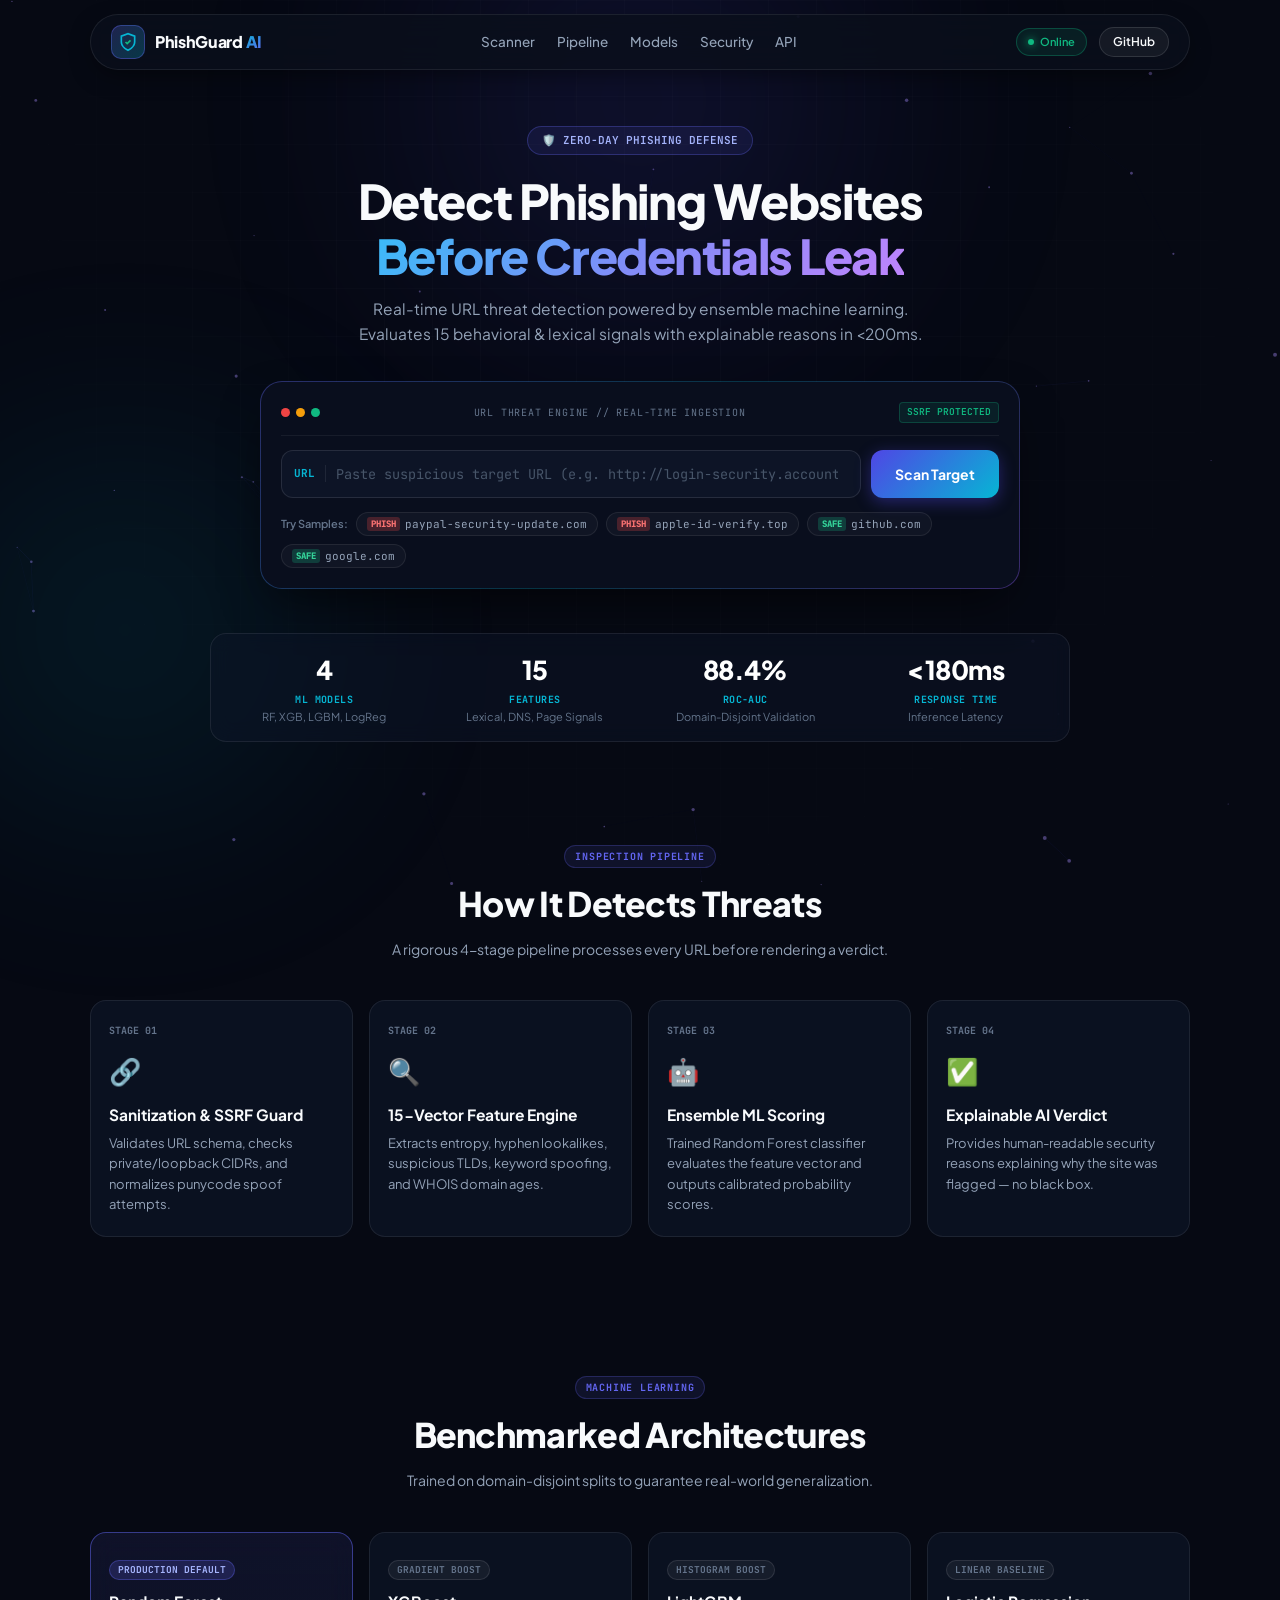
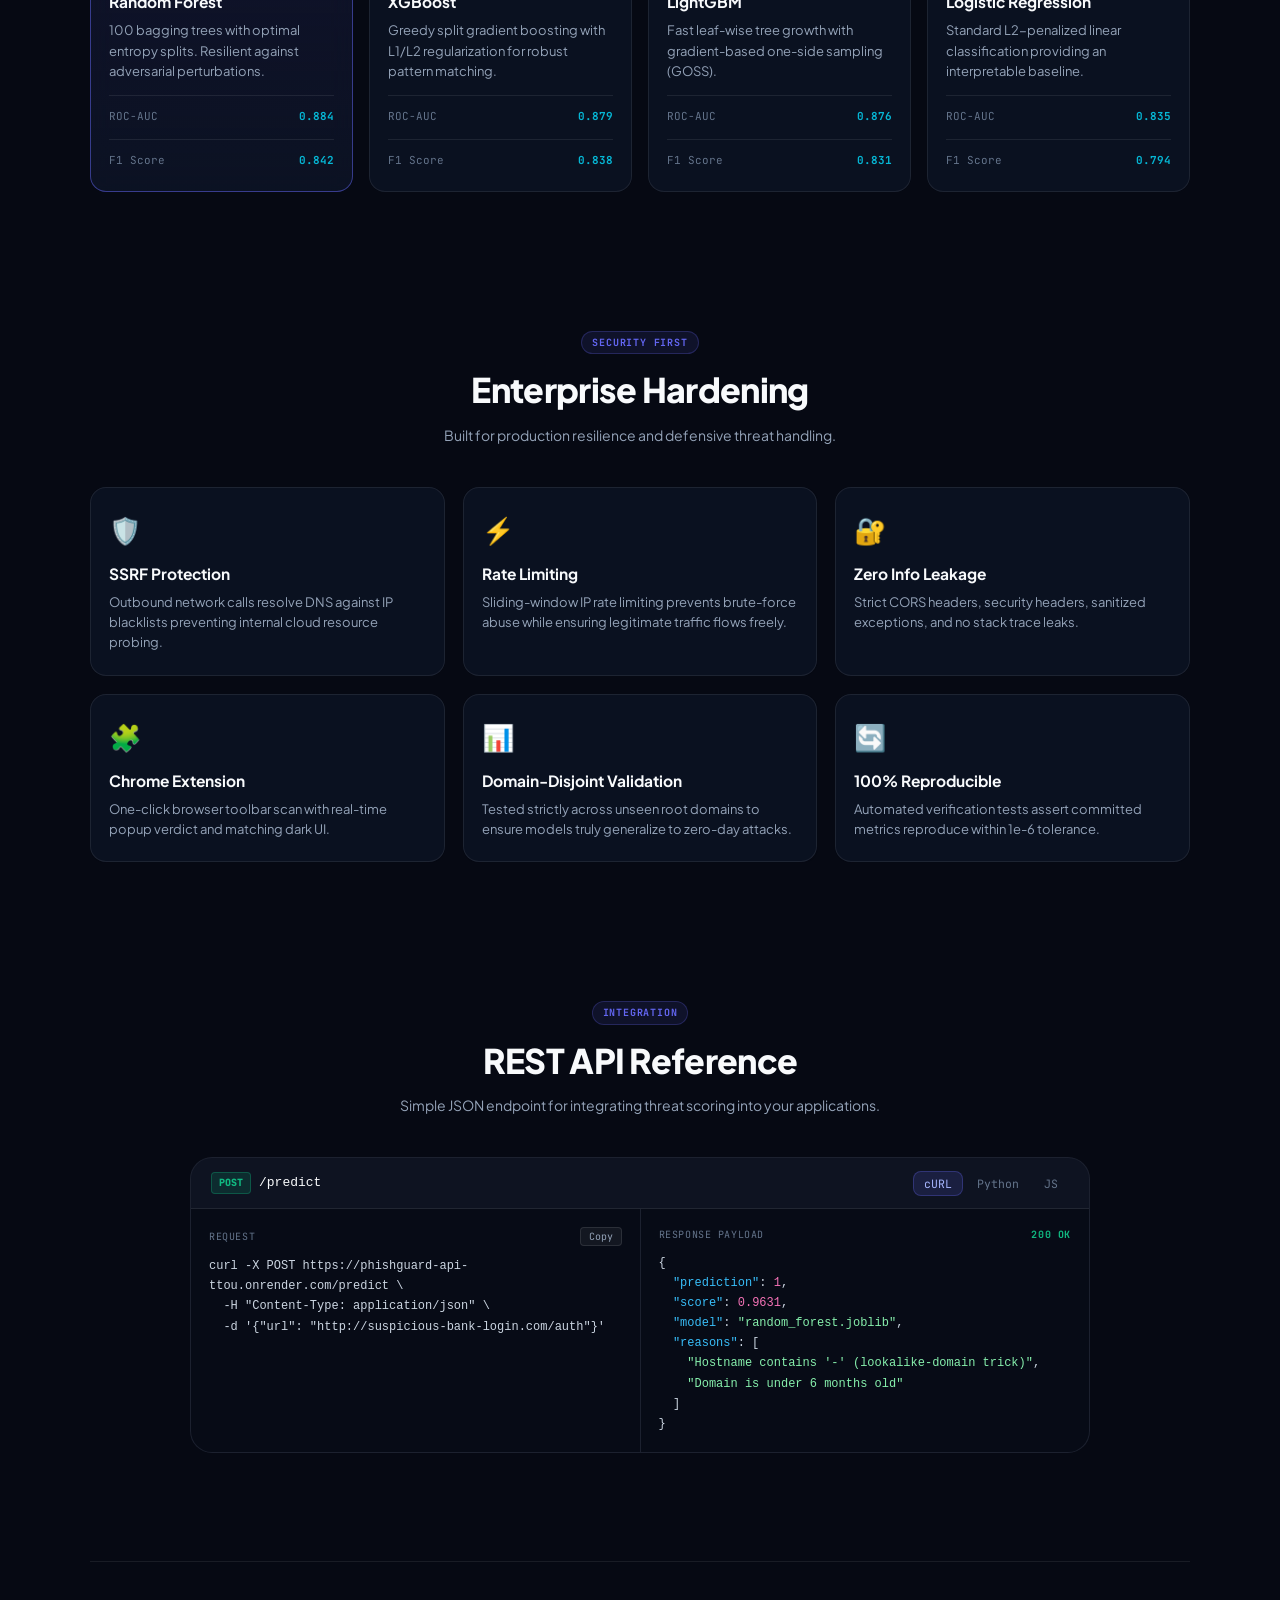
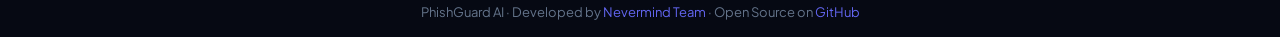
==== commit a024c5c7: "chore: update footer attribution to Nevermind Team" ====
--- a/templates/index.html
+++ b/templates/index.html
@@ -1399,7 +1399,7 @@
     <!-- Footer -->
     <footer class="footer">
       <p>
-        PhishGuard AI · Developed by <a href="https://github.com/Jayaram5685" target="_blank">Jayaram5685</a> · 
+        PhishGuard AI · Developed by <a href="https://github.com/Jayaram5685/phishguard-ai" target="_blank">Nevermind Team</a> · 
         Open Source on <a href="https://github.com/Jayaram5685/phishguard-ai" target="_blank">GitHub</a>
       </p>
     </footer>
